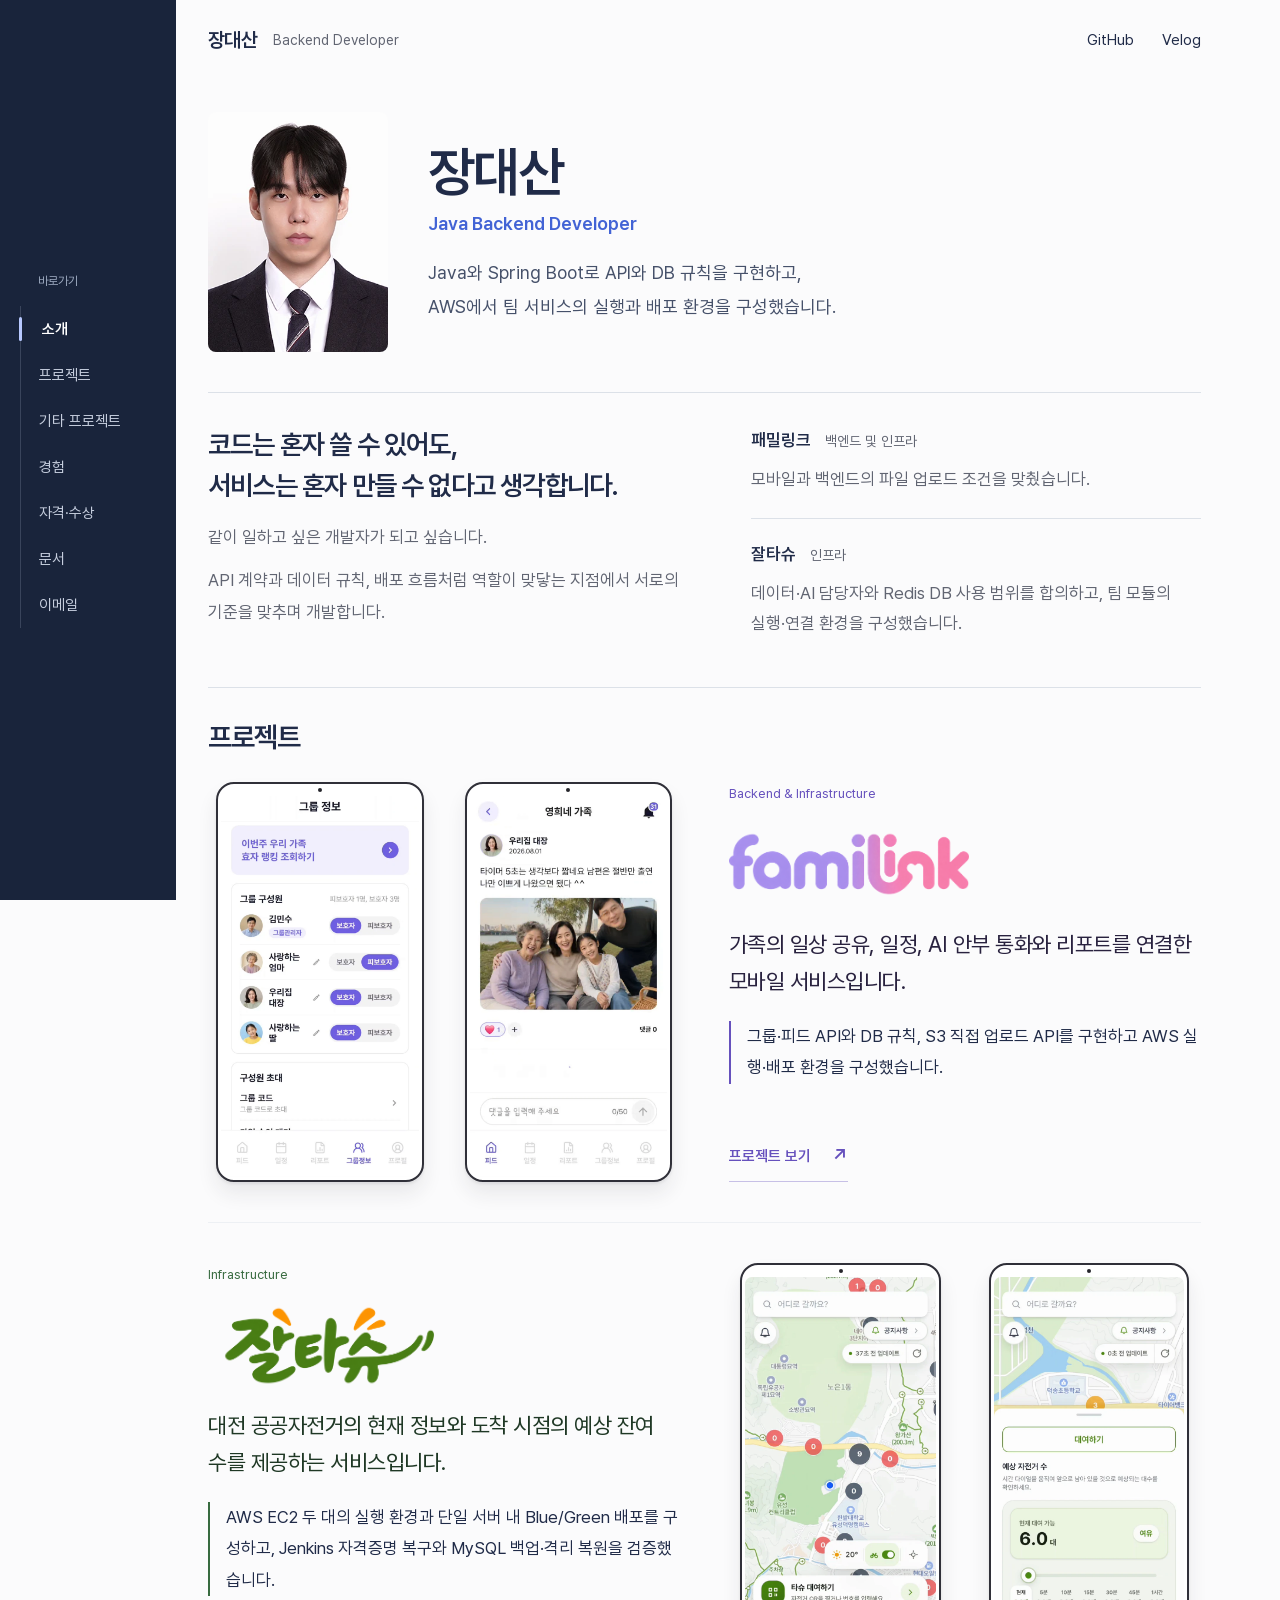
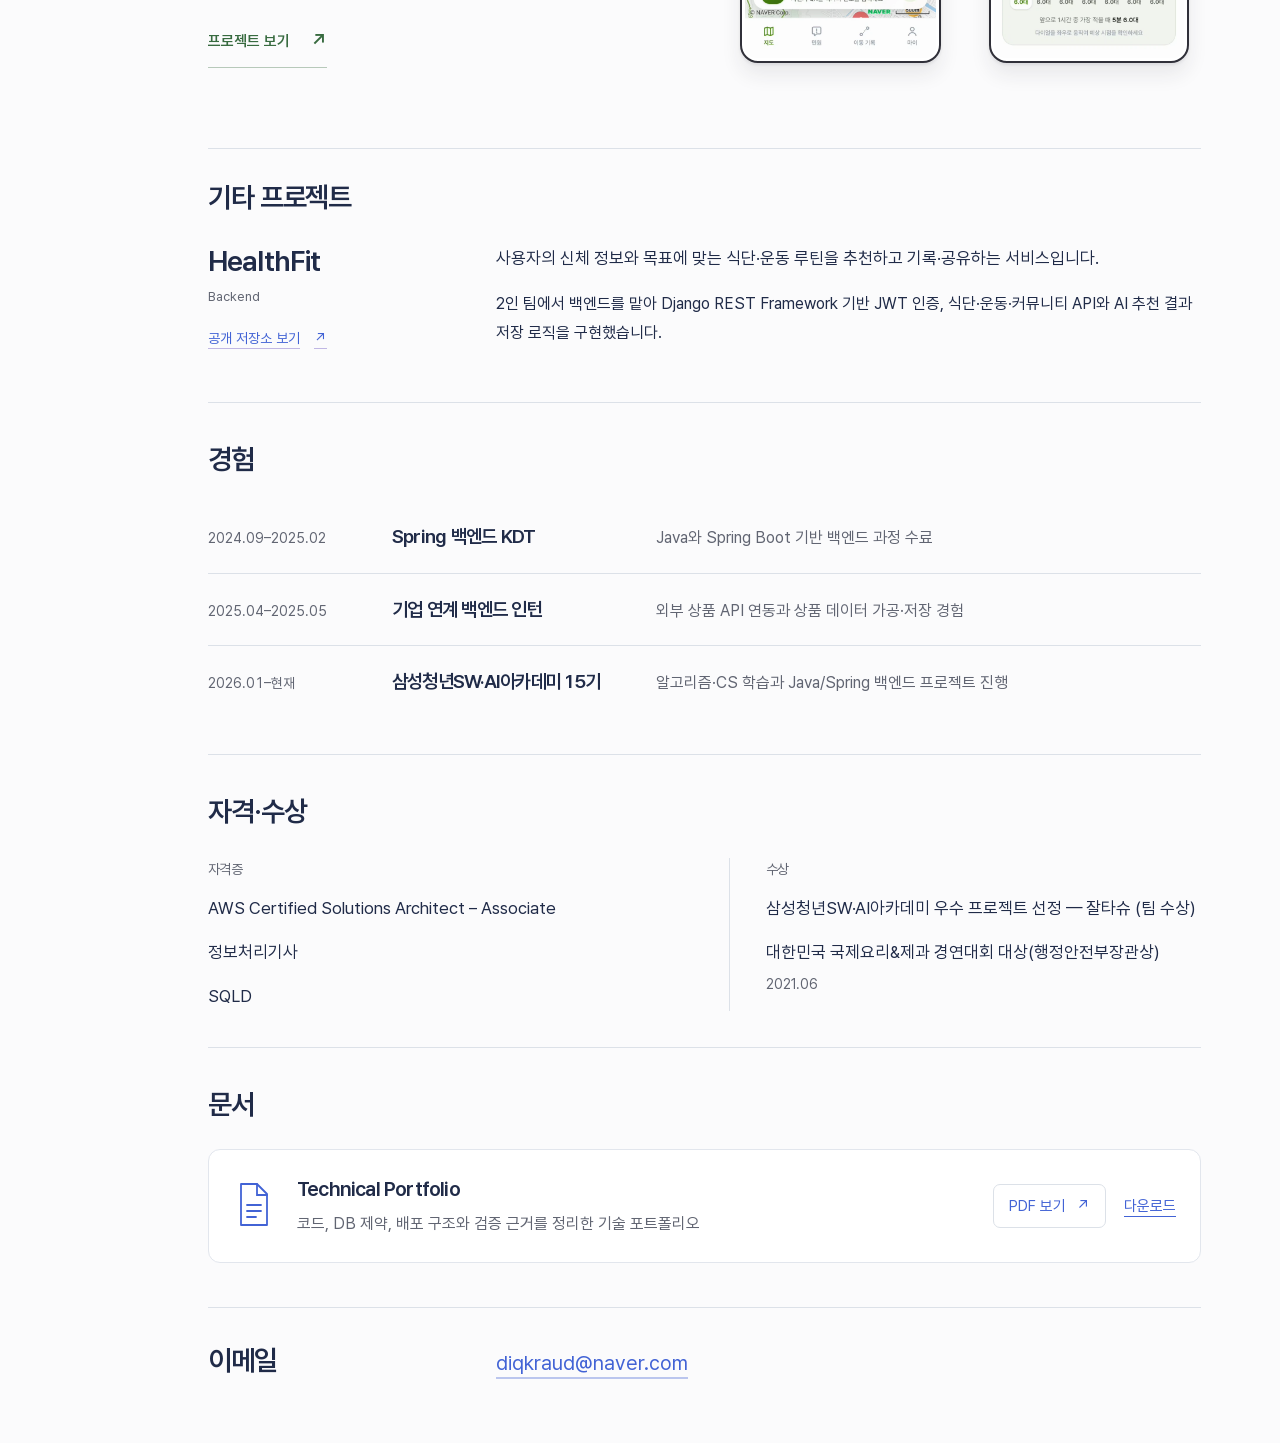
==== index.html @ 9b081c3e "Publish approved portfolio ver2 static files" ====
<!DOCTYPE html><html lang="ko"><head><meta charset="UTF-8"><meta name="viewport" content="width=device-width, initial-scale=1"><meta name="description" content="API와 DB 규칙부터 AWS 실행과 배포까지. 장대산의 백엔드 및 인프라 프로젝트 포트폴리오."><meta name="robots" content="noindex,nofollow"><meta name="theme-color" content="#ffffff"><link rel="icon" href="/shell-favicon.svg"><link rel="preload" href="/fonts/Pretendard-Regular.woff2" as="font" type="font/woff2" crossorigin><title>장대산 | Java Backend Developer</title><meta name="astro-view-transitions-enabled" content="true"><meta name="astro-view-transitions-fallback" content="none"><script type="module" src="/_astro/ClientRouter.astro_astro_type_script_index_0_lang.BDCjmQ8c.js"></script><link rel="stylesheet" href="/_astro/PortfolioHeader.DW_E1AIn.css"><link rel="stylesheet" href="/_astro/index.DtBwZK_r.css"><link rel="stylesheet" href="/_astro/project-logos.CfrNXeBV.css"></head><body><a class="skip-link" href="#main-content">본문 바로가기</a><div class="home-shell shell-with-outline" data-home-shell data-astro-cid-lcdefpme><header class="site-header"><div class="site-identity">장대산<span>Backend Developer</span></div><nav aria-label="외부 링크"><a href="https://github.com/daesan12" target="_blank" rel="noopener noreferrer">GitHub</a><a href="https://velog.io/@diqkraud/posts" target="_blank" rel="noopener noreferrer">Velog</a></nav></header><aside class="scroll-outline" data-scroll-outline><p class="outline-caption" aria-hidden="true">바로가기</p><nav aria-label="홈 페이지 목차"><span class="outline-indicator" data-outline-indicator aria-hidden="true"></span><a href="#home-overview" data-outline-link="home-overview" aria-current="location"><span>소개</span></a><a href="#projects" data-outline-link="projects"><span>프로젝트</span></a><a href="#other-project" data-outline-link="other-project"><span>기타 프로젝트</span></a><a href="#experience" data-outline-link="experience"><span>경험</span></a><a href="#credentials" data-outline-link="credentials"><span>자격·수상</span></a><a href="#documents" data-outline-link="documents"><span>문서</span></a><a href="#contact" data-outline-link="contact"><span>이메일</span></a></nav></aside><script type="module">var e;function t(){e?.(),e=void 0;let t=document.querySelector(`[data-scroll-outline]`);if(!t)return;let n=new AbortController,r=n.signal,i=[...t.querySelectorAll(`[data-outline-link]`)],a=[...document.querySelectorAll(`[data-section-link]`)],o=i.map(e=>document.getElementById(e.dataset.outlineLink)),s=t.querySelector(`nav`),c=t.querySelector(`[data-outline-indicator]`),l=matchMedia(`(prefers-reduced-motion: reduce)`),u=matchMedia(`(min-width:1280px)`),d=document.querySelector(`.site-header`),f=document.querySelector(`.project-progress`),p=document.querySelector(`main`),m=[],h=[],g=0,_=!0,v=-1,y=null,b=160,x=0,S=()=>{g=0,_&&=(m=o.map(e=>e?e.getBoundingClientRect().top+scrollY:1/0),h=i.map(e=>e.offsetTop+(e.offsetHeight-24)/2),b=u.matches?Math.min(200,innerHeight*.24):f?f.offsetHeight+30:(d?.offsetHeight||0)+t.offsetHeight+24,x=document.documentElement.scrollHeight-innerHeight,!1);let e=0;if(m.forEach((t,n)=>{t<=scrollY+b&&(e=n)}),scrollY>0&&scrollY>=x-6&&(e=i.length-1),y!==null&&(e=y),e!==v&&(v=e,i.forEach((t,n)=>{n===e?t.setAttribute(`aria-current`,`location`):t.removeAttribute(`aria-current`)}),a.forEach(t=>{t.dataset.sectionLink===i[e].dataset.outlineLink?t.setAttribute(`aria-current`,`location`):t.removeAttribute(`aria-current`)}),c.style.transform=`translateY(${h[e]||0}px)`,!u.matches&&t.offsetHeight)){let t=i[e];s.scrollTo({left:Math.max(0,t.offsetLeft-(s.clientWidth-t.offsetWidth)/2),behavior:l.matches?`instant`:`smooth`})}},C=()=>{g||=requestAnimationFrame(S)},w=()=>{_=!0,v=-1,C()},T=()=>{y!==null&&(y=null,v=-1,C())},E=e=>{y=e,v=-1,C()};i.forEach((e,t)=>e.addEventListener(`click`,n=>{if(n.ctrlKey||n.metaKey||n.shiftKey||n.altKey||!o[t]||(E(t),n.defaultPrevented))return;n.preventDefault();let r=o[t];r.hasAttribute(`tabindex`)||(r.tabIndex=-1);let i=new URL(location.href);i.hash=e.hash,history.replaceState(history.state,``,i),r.focus({preventScroll:!0}),r.scrollIntoView({block:`start`,behavior:l.matches?`instant`:`smooth`})},{signal:r})),a.forEach(e=>e.addEventListener(`click`,t=>{if(t.ctrlKey||t.metaKey||t.shiftKey||t.altKey)return;let n=i.findIndex(t=>t.dataset.outlineLink===e.dataset.sectionLink);n>=0&&E(n)},{signal:r})),addEventListener(`wheel`,T,{passive:!0,signal:r}),addEventListener(`touchstart`,T,{passive:!0,signal:r}),addEventListener(`pointerdown`,e=>{e.target?.closest(`[data-scroll-outline],[data-section-link]`)||T()},{passive:!0,signal:r}),addEventListener(`keydown`,e=>{e.target?.closest(`input,textarea,select,[role="tablist"],[contenteditable="true"]`)||[`ArrowUp`,`ArrowDown`,`PageUp`,`PageDown`,`Home`,`End`,` `].includes(e.key)&&T()},{signal:r}),addEventListener(`scroll`,C,{passive:!0,signal:r}),addEventListener(`resize`,w,{signal:r}),u.addEventListener(`change`,w,{signal:r}),document.querySelectorAll(`details`).forEach(e=>e.addEventListener(`toggle`,w,{signal:r}));let D=typeof ResizeObserver<`u`?new ResizeObserver(w):void 0;p&&D?.observe(p),document.fonts.ready.then(()=>{r.aborted||w()}),S(),e=()=>{n.abort(),D?.disconnect(),cancelAnimationFrame(g)}}document.addEventListener(`astro:page-load`,t),document.addEventListener(`astro:before-swap`,()=>e?.()),document.readyState!==`loading`&&t();</script><main id="main-content" class="home-main" data-astro-cid-lcdefpme><section class="applicant-intro" id="home-overview" tabindex="-1" aria-labelledby="applicant-name" data-astro-cid-e2hwremr><div class="applicant-identity" data-astro-cid-e2hwremr><img class="applicant-photo" src="/images/profile/jang-daesan-profile.webp" alt="장대산 프로필 사진" width="300" height="400" loading="eager" decoding="async" data-astro-cid-e2hwremr><header class="applicant-nameplate" data-astro-cid-e2hwremr><h1 id="applicant-name" data-astro-cid-e2hwremr>장대산</h1><p class="applicant-role" data-astro-cid-e2hwremr>Java Backend Developer</p><p class="applicant-summary" data-astro-cid-e2hwremr>Java와 Spring Boot로 API와 DB 규칙을 구현하고,<br class="desktop-break" data-astro-cid-e2hwremr> AWS에서 팀 서비스의 실행과 배포 환경을 구성했습니다.</p></header></div><div class="applicant-about" id="about" data-astro-cid-e2hwremr><div class="applicant-attitude" data-astro-cid-e2hwremr><h2 data-astro-cid-e2hwremr><span data-astro-cid-e2hwremr>코드는 혼자 쓸 수 있어도,</span><span data-astro-cid-e2hwremr>서비스는 혼자 만들 수 없다고 생각합니다.</span></h2><div class="applicant-description" data-astro-cid-e2hwremr><p data-astro-cid-e2hwremr>같이 일하고 싶은 개발자가 되고 싶습니다.</p><p data-astro-cid-e2hwremr>API 계약과 데이터 규칙, 배포 흐름처럼 역할이 맞닿는 지점에서 서로의 기준을 맞추며 개발합니다.</p></div></div><dl class="applicant-evidence" aria-label="프로젝트 담당 경험" data-astro-cid-e2hwremr><div data-astro-cid-e2hwremr><dt data-astro-cid-e2hwremr>패밀링크<span data-astro-cid-e2hwremr>백엔드 및 인프라</span></dt><dd data-astro-cid-e2hwremr>모바일과 백엔드의 파일 업로드 조건을 맞췄습니다.</dd></div><div data-astro-cid-e2hwremr><dt data-astro-cid-e2hwremr>잘타슈<span data-astro-cid-e2hwremr>인프라</span></dt><dd data-astro-cid-e2hwremr>데이터·AI 담당자와 Redis DB 사용 범위를 합의하고, 팀 모듈의 실행·연결 환경을 구성했습니다.</dd></div></dl></div></section><section id="projects" class="home-projects" aria-labelledby="projects-title" data-astro-cid-lcdefpme><h2 id="projects-title" data-astro-cid-lcdefpme>프로젝트</h2><article class="home-project theme-familink" data-reveal data-astro-cid-lcdefpme><div class="home-project-art" role="group" aria-label="패밀링크 팀 서비스 시연 화면" data-astro-cid-lcdefpme><div class="project-device" style="--screen-width:720;--screen-height:1390;--capture-height:111.07913669064749%;--capture-top:-4.60431654676259%"><div class="project-device-display"><img class="project-device-capture" src="/images/familink/service/group.webp" width="720" height="1544" alt="패밀링크 그룹 정보 화면. 보호자와 피보호자, 그룹 관리자가 구분되어 있다." loading="eager" fetchpriority="auto"></div></div><div class="project-device" style="--screen-width:720;--screen-height:1390;--capture-height:111.07913669064749%;--capture-top:-4.60431654676259%"><div class="project-device-display"><img class="project-device-capture" src="/images/familink/service/feed.webp" width="720" height="1544" alt="패밀링크 가족 피드 상세 화면. 사진 게시글과 반응, 댓글 입력 영역이 보인다." loading="eager" fetchpriority="auto"></div></div></div><div class="home-project-copy" data-astro-cid-lcdefpme><p data-astro-cid-lcdefpme>Backend &amp; Infrastructure</p><h3 class="home-project-brand" data-astro-cid-lcdefpme><img class="home-brand-image" src="/images/familink/service/logo-hires-20261025.png" width="2172" height="724" alt="패밀링크" loading="lazy" data-astro-cid-lcdefpme></h3><p class="home-service" data-astro-cid-lcdefpme>가족의 일상 공유, 일정, AI 안부 통화와 리포트를 연결한 모바일 서비스입니다.</p><div class="home-role" data-astro-cid-lcdefpme>그룹·피드 API와 DB 규칙, S3 직접 업로드 API를 구현하고 AWS 실행·배포 환경을 구성했습니다.</div><a class="primary-link reading-action" href="/projects/familink/" aria-label="패밀링크 프로젝트 보기" data-astro-cid-lcdefpme>프로젝트 보기<span aria-hidden="true" data-astro-cid-lcdefpme>↗</span></a></div></article><article class="home-project theme-jaltashu" data-reveal data-astro-cid-lcdefpme><div class="home-project-art" role="group" aria-label="잘타슈 팀 서비스 시연 화면" data-astro-cid-lcdefpme><div class="project-device" style="--screen-width:648;--screen-height:1296;--capture-height:101.85185185185186%;--capture-top:0%"><div class="project-device-display"><img class="project-device-capture" src="/images/jaltashu/service/station-map.webp" width="648" height="1320" alt="잘타슈 대여소 현재 현황 시연 화면" loading="lazy" fetchpriority="auto"></div></div><div class="project-device" style="--screen-width:648;--screen-height:1296;--capture-height:101.85185185185186%;--capture-top:0%"><div class="project-device-display"><img class="project-device-capture" src="/images/jaltashu/service/station-forecast.webp" width="648" height="1320" alt="잘타슈 도착 시점의 예측 시연 화면" loading="lazy" fetchpriority="auto"></div></div></div><div class="home-project-copy" data-astro-cid-lcdefpme><p data-astro-cid-lcdefpme>Infrastructure</p><h3 class="home-project-brand" data-astro-cid-lcdefpme><img class="home-brand-image home-brand-jaltashu" src="/images/jaltashu/service/logo.png" width="2169" height="725" alt="잘타슈" loading="lazy" data-astro-cid-lcdefpme></h3><p class="home-service" data-astro-cid-lcdefpme>대전 공공자전거의 현재 정보와 도착 시점의 예상 잔여 수를 제공하는 서비스입니다.</p><div class="home-role" data-astro-cid-lcdefpme>AWS EC2 두 대의 실행 환경과 단일 서버 내 Blue/Green 배포를 구성하고, Jenkins 자격증명 복구와 MySQL 백업·격리 복원을 검증했습니다.</div><a class="primary-link reading-action" href="/projects/jaltashu/" aria-label="잘타슈 프로젝트 보기" data-astro-cid-lcdefpme>프로젝트 보기<span aria-hidden="true" data-astro-cid-lcdefpme>↗</span></a></div></article></section><section class="home-other" id="other-project" aria-labelledby="other-project-title" data-reveal data-astro-cid-jf7vxoux><h2 id="other-project-title" data-astro-cid-jf7vxoux>기타 프로젝트</h2><div class="other-project-content" data-astro-cid-jf7vxoux><div class="other-project-heading" data-astro-cid-jf7vxoux><h3 data-astro-cid-jf7vxoux>HealthFit</h3><p data-astro-cid-jf7vxoux>Backend</p><a href="https://github.com/daesan12/healthfit-backend" target="_blank" rel="noopener noreferrer" data-astro-cid-jf7vxoux>공개 저장소 보기 <span aria-hidden="true" data-astro-cid-jf7vxoux>↗</span></a></div><div class="other-project-copy" data-astro-cid-jf7vxoux><p class="other-service" data-astro-cid-jf7vxoux>사용자의 신체 정보와 목표에 맞는 식단·운동 루틴을 추천하고 기록·공유하는 서비스입니다.</p><p data-astro-cid-jf7vxoux>2인 팀에서 백엔드를 맡아 Django REST Framework 기반 JWT 인증, 식단·운동·커뮤니티 API와 <span class="keep-together" data-astro-cid-jf7vxoux>AI 추천 결과</span> 저장 로직을 구현했습니다.</p></div></div></section><section class="home-experience" id="experience" aria-labelledby="experience-title" data-reveal data-astro-cid-ofrounoq><h2 id="experience-title" data-astro-cid-ofrounoq>경험</h2><ol data-astro-cid-ofrounoq><li data-astro-cid-ofrounoq><p class="experience-period" data-astro-cid-ofrounoq>2024.09–2025.02</p><h3 data-astro-cid-ofrounoq>Spring 백엔드 KDT</h3><p class="experience-description" data-astro-cid-ofrounoq>Java와 Spring Boot 기반 백엔드 과정 수료</p></li><li data-astro-cid-ofrounoq><p class="experience-period" data-astro-cid-ofrounoq>2025.04–2025.05</p><h3 data-astro-cid-ofrounoq>기업 연계 백엔드 인턴</h3><p class="experience-description" data-astro-cid-ofrounoq>외부 상품 API 연동과 상품 데이터 가공·저장 경험</p></li><li data-astro-cid-ofrounoq><p class="experience-period" data-astro-cid-ofrounoq>2026.01–현재</p><h3 data-astro-cid-ofrounoq>삼성청년SW·AI아카데미 15기</h3><p class="experience-description" data-astro-cid-ofrounoq>알고리즘·CS 학습과 Java/Spring 백엔드 프로젝트 진행</p></li></ol></section><section class="home-credentials-section" id="credentials" aria-labelledby="credentials-title" data-reveal data-astro-cid-l2aanegg><h2 id="credentials-title" data-astro-cid-l2aanegg>자격·수상</h2><div class="credential-groups" data-astro-cid-l2aanegg><div class="credential-group" data-astro-cid-l2aanegg><h3 data-astro-cid-l2aanegg>자격증</h3><ul data-astro-cid-l2aanegg><li data-astro-cid-l2aanegg>AWS Certified Solutions Architect – Associate</li><li data-astro-cid-l2aanegg>정보처리기사</li><li data-astro-cid-l2aanegg>SQLD</li></ul></div><div class="credential-group" data-astro-cid-l2aanegg><h3 data-astro-cid-l2aanegg>수상</h3><ul data-astro-cid-l2aanegg><li data-astro-cid-l2aanegg>삼성청년SW·AI아카데미 우수 프로젝트 선정 — 잘타슈 (팀 수상)</li><li class="other-award" data-astro-cid-l2aanegg><span data-astro-cid-l2aanegg>대한민국 국제요리&amp;제과 경연대회 대상(행정안전부장관상)</span><time datetime="2021-06" data-astro-cid-l2aanegg>2021.06</time></li></ul></div></div></section><section class="home-documents-section" id="documents" aria-labelledby="documents-title" data-reveal data-astro-cid-h4icbtyf><h2 id="documents-title" data-astro-cid-h4icbtyf>문서</h2><div class="documents-list" data-astro-cid-h4icbtyf><article data-document="technical-portfolio" data-astro-cid-h4icbtyf><svg class="document-icon" width="40" height="48" viewBox="0 0 40 48" fill="none" aria-hidden="true" focusable="false" data-astro-cid-h4icbtyf><path d="M8 2h16l10 10v31H8z" stroke="currentColor" stroke-width="1.8" stroke-linejoin="round" data-astro-cid-h4icbtyf></path><path d="M24 2v11h10M14 23h14M14 29h14M14 35h9" stroke="currentColor" stroke-width="1.8" stroke-linecap="round" data-astro-cid-h4icbtyf></path></svg><div class="document-copy" data-astro-cid-h4icbtyf><h3 data-astro-cid-h4icbtyf>Technical Portfolio</h3><p data-astro-cid-h4icbtyf>코드, DB 제약, 배포 구조와 검증 근거를 정리한 기술 포트폴리오</p></div><div class="document-actions" data-astro-cid-h4icbtyf><a href="/docs/jang-daesan-technical-portfolio-v21.pdf" target="_blank" rel="noopener noreferrer" aria-label="기술 포트폴리오 PDF 보기 (새 탭)" data-astro-cid-h4icbtyf>PDF 보기 <span aria-hidden="true" data-astro-cid-h4icbtyf>↗</span></a><a href="/docs/jang-daesan-technical-portfolio-v21.pdf" download="jang-daesan-technical-portfolio.pdf" aria-label="기술 포트폴리오 PDF 다운로드" data-astro-cid-h4icbtyf>다운로드</a></div></article></div></section><section class="home-contact" id="contact" aria-labelledby="contact-title" data-astro-cid-mwyskgbz><h2 id="contact-title" data-astro-cid-mwyskgbz>이메일</h2><a class="email-link" href="mailto:diqkraud@naver.com" data-astro-cid-mwyskgbz>diqkraud@naver.com</a></section></main></div><script type="module">var e;function t(){e?.(),e=void 0;let t=document.querySelector(`[data-home-shell]`);if(!t)return;let n=new AbortController,r=0,i=()=>{r=0,t.classList.toggle(`is-scrolled`,scrollY>8)};addEventListener(`scroll`,()=>{r||=requestAnimationFrame(i)},{passive:!0,signal:n.signal}),i(),e=()=>{n.abort(),cancelAnimationFrame(r)}}document.addEventListener(`astro:page-load`,t),document.addEventListener(`astro:before-swap`,()=>e?.()),document.readyState!==`loading`&&t();</script><script type="module" src="/_astro/ProjectReaderLayout.astro_astro_type_script_index_0_lang.D_-cQzaz.js"></script></body></html>
---- _astro/PortfolioHeader.DW_E1AIn.css ----
@font-face{font-family:Reader;src:url(/fonts/Pretendard-Regular.woff2)format("woff2");font-weight:400;font-display:swap}@font-face{font-family:Reader;src:url(/fonts/Pretendard-SemiBold.woff2)format("woff2");font-weight:600 900;font-display:swap}:root{color:#20242d;font-synthesis:none;--line:#e4e5eb;--muted:#616572;--accent:#6651bd;--tint:#f1eefb;--ink:#29223f;background:#fff;font-family:Reader,-apple-system,BlinkMacSystemFont,sans-serif}*{box-sizing:border-box}body,h1,h2,h3,p,figure{margin:0}h1,h2,h3{text-wrap:balance;letter-spacing:-.04em;word-break:keep-all;overflow-wrap:anywhere;font-weight:600}p{word-break:keep-all;overflow-wrap:anywhere}a{color:inherit;text-decoration:none}img{max-width:100%;display:block}button,select{font:inherit}button,summary,select{cursor:pointer}a,button,summary,select{touch-action:manipulation;-webkit-tap-highlight-color:#6651bd22}button:disabled{cursor:default;opacity:.3}a:focus-visible,button:focus-visible,summary:focus-visible,select:focus-visible,[tabindex]:focus-visible{outline:3px solid var(--accent);outline-offset:5px}section[tabindex]:focus:not(:focus-visible){outline:0}::selection{background:#ded8f6}.skip-link{z-index:200;background:#fff;padding:15px 20px;position:fixed;top:12px;left:12px;transform:translateY(-180%);box-shadow:0 3px 20px #20242d22}.skip-link:focus{transform:none}.theme-familink{--accent:#6651bd;--tint:#f1eefb;--ink:#29223f}.theme-jaltashu{--accent:#386b40;--tint:#eef4e7;--ink:#1f3825}.site-header{justify-content:space-between;align-items:center;gap:20px;max-width:1280px;height:80px;margin:auto;padding:20px 50px;display:flex}.site-identity{letter-spacing:-.6px;align-items:center;gap:16px;font-size:20px;font-weight:600;display:flex}.site-identity span{letter-spacing:0;color:var(--muted);font-size:12px;font-weight:400}.site-header nav{align-items:center;gap:28px;font-size:14px;display:flex}.site-header nav a{padding-block:12px}.project-progress{z-index:30;border-block:1px solid var(--line);background:#fffffff7;position:sticky;top:0}.project-progress>div{justify-content:space-between;align-items:center;gap:25px;max-width:1180px;height:48px;margin:auto;display:flex}.project-back{align-items:center;gap:10px;min-height:44px;font-size:13px;display:flex}.project-progress nav{align-items:center;gap:30px;display:flex}.project-progress nav a{min-height:48px;color:var(--muted);border-bottom:2px solid #0000;align-items:center;font-size:13px;display:flex}.project-progress nav a[aria-current]{border-color:var(--accent);color:var(--accent);font-weight:600}.progress-name{color:var(--muted);text-align:right;min-width:85px;font-size:12px}.workspace,.home-main{min-width:0;max-width:1280px;margin:auto;padding:0 50px 40px}.study-hero{grid-template-columns:var(--layout-columns);column-gap:var(--layout-gap);padding-top:64px;scroll-margin-top:90px;display:grid}.hero-copy{padding-top:20px}.project-name{color:var(--accent);align-items:center;gap:15px;margin-bottom:24px;font-size:17px;display:flex}.project-name>span{color:var(--muted);border-left:1px solid var(--line);padding-left:15px;font-size:12px}.hero-copy h1{letter-spacing:-.06em;margin-bottom:30px;font-size:68px;line-height:1.12}.hero-copy h2{margin-bottom:24px;font-size:34px;line-height:1.45}.hero-copy h2 span{display:block}.service-description{max-width:430px;color:var(--muted);font-size:17px;line-height:1.8}.primary-link{background:var(--accent);color:#fff;border:1px solid #0000;border-radius:7px;justify-content:space-between;align-items:center;gap:32px;min-height:48px;margin-top:27px;padding:15px 21px;font-size:14px;font-weight:600;display:inline-flex}.hero-media{background:0 0;border-radius:0;grid-template-columns:1fr 1fr;align-content:start;align-items:start;gap:24px;min-width:0;padding:20px 0 0;display:grid}.hero-media a{min-width:0}.hero-media img{object-fit:contain;filter:drop-shadow(0 14px 16px #20242d15);width:100%;height:380px}.hero-media>span{text-align:center;color:var(--muted);grid-column:1/-1;margin-top:7px;font-size:11px}.project-facts{border-block:1px solid var(--line);grid-column:1/-1;gap:55px;margin:36px 0 0;padding:26px 0;display:flex}.project-facts>div{align-items:center;gap:16px;display:flex}.project-facts dt{color:var(--muted);font-size:13px}.project-facts dd{margin:0;font-size:14px}.team-award{color:var(--accent);grid-column:1/-1;margin-top:18px;font-size:13px;line-height:1.8}.team-award span{color:var(--muted);margin-left:15px;font-size:12px}.study-section{margin-top:var(--section-gap);scroll-margin-top:88px}.section-heading{grid-template-columns:var(--layout-columns);align-items:baseline;gap:var(--layout-gap);margin-bottom:40px;display:grid}.section-heading h2,.role-intro h2,.presentation-copy h2{font-size:var(--type-section);line-height:1.4}.section-heading>p{max-width:none;color:var(--muted);font-size:16px;line-height:1.8}.service-explorer{grid-template-columns:var(--layout-columns);gap:var(--layout-gap);align-items:center;display:grid}.screen-steps{gap:0;display:grid}.screen-step{border-bottom:1px solid var(--line);align-items:baseline;gap:20px;min-width:0;padding:25px 14px 25px 0;display:flex;position:relative}.step-count{color:var(--muted);font-variant-numeric:tabular-nums;font-size:12px}.screen-step>span:nth-child(2){flex:1;min-width:0}.screen-step strong{letter-spacing:-.6px;font-size:19px;font-weight:600}.step-description{color:var(--muted);word-break:keep-all;margin-top:10px;font-size:15px;line-height:1.8;display:block}.step-arrow{color:var(--muted);font-size:20px}.screen-step.is-active strong,.screen-step.is-active .step-count,.screen-step.is-active .step-arrow{color:var(--accent)}.explorer-ready .screen-step.is-active:after{content:"";background:var(--accent);inset-inline:0;height:2px;position:absolute;bottom:-1px}.screen-panels{background:0 0;border-radius:0;gap:30px;min-width:0;padding:16px 0;display:grid}.screen-panel{text-align:center;min-width:0;margin:0;scroll-margin-top:90px}.screen-panel[hidden]{display:none}.screen-zoom{width:fit-content;margin:auto;display:block;position:relative}.screen-zoom img{object-fit:contain;filter:drop-shadow(0 12px 18px #20242d18);width:auto;max-width:100%;height:480px}.screen-zoom>span{color:#434855;background:#fff;border-radius:5px;padding:8px 10px;font-size:11px;position:absolute;bottom:10px;right:8px;box-shadow:0 2px 15px #20242d10}.screen-panel figcaption{color:var(--accent);margin-top:21px;font-size:12px}.screen-panel figcaption span{color:var(--muted);margin-left:10px}.media-note,.gallery-hint{color:var(--muted);margin-top:20px;font-size:12px;line-height:1.8}.gallery-hint{display:none}.explorer-ready~.gallery-hint{display:block}.demo-drawer,.extra-work{border-block:1px solid var(--line);margin-top:28px}summary{justify-content:space-between;align-items:center;gap:20px;min-height:58px;padding:21px 0;font-size:15px;list-style:none;display:flex}summary::-webkit-details-marker{display:none}summary>span{font-size:21px}details[open]>summary>span{transform:rotate(45deg)}.demo-videos{grid-template-columns:1fr;gap:30px;padding:16px 0 28px;display:grid}.two-demos{grid-template-columns:240px minmax(0,1fr);align-items:center}.demo-videos figure{text-align:center;min-width:0}.demo-videos video{background:var(--tint);width:auto;max-width:100%;max-height:440px;margin:auto;display:block}.admin-video video{aspect-ratio:8/5;object-fit:contain;width:100%;height:auto}.demo-videos figcaption{color:var(--muted);margin-top:16px;font-size:13px;line-height:1.7}.role-intro{grid-template-columns:1fr 1.8fr;gap:70px;margin-bottom:50px;display:grid}.role-label{color:var(--accent);margin-top:15px;font-size:14px}.role-summary{letter-spacing:-.5px;max-width:730px;font-size:22px;line-height:1.75}.technology{color:var(--muted);margin-top:22px;font-size:13px;line-height:1.9}.scope-note{color:var(--muted);max-width:720px;margin-top:20px;font-size:13px;line-height:1.85}.case-study{border-top:1px solid var(--line);grid-template-columns:1fr 1.8fr;gap:70px;padding:44px 0;scroll-margin-top:90px;display:grid}.case-heading h3{max-width:300px;font-size:27px;line-height:1.5}.case-heading>p{color:var(--muted);margin-top:20px;font-size:14px;line-height:1.85}.case-body>p{font-size:16px;line-height:1.9}.case-result{border-left:3px solid var(--accent);margin-top:22px;padding-left:20px}.case-result>span{color:var(--accent);font-size:12px;font-weight:600}.case-result>p{margin-top:9px;font-size:16px;line-height:1.85}.case-details{border-top:1px solid color-mix(in srgb,var(--accent) 20%,transparent);margin-top:24px}.case-details summary{color:var(--accent);padding-block:15px;font-size:13px}.case-details>div{padding:4px 0 10px}.case-details p{color:var(--muted);margin-bottom:16px;font-size:14px;line-height:1.9}.text-link{color:var(--accent);text-decoration:underline;text-decoration-color:color-mix(in srgb,var(--accent) 35%,transparent);text-underline-offset:6px;padding-block:8px;font-size:14px;line-height:1.8;display:inline-block}.extra-work>div{max-width:800px;padding:0 0 25px}.extra-work h3{margin:15px 0 10px;font-size:18px}.extra-work p{color:var(--muted);margin-bottom:22px;font-size:15px;line-height:1.85}.presentation-section{background:0 0;border-radius:0;padding:0}.presentation-summary{grid-template-columns:var(--layout-columns);gap:var(--layout-gap);align-items:start;display:grid}.presentation-copy>p:not(.media-note){color:var(--muted);max-width:420px;margin-top:15px;font-size:15px;line-height:1.8}.slide-previews{grid-template-columns:1fr 1fr;gap:20px;display:grid}.slide-previews>figure:first-child{grid-column:1/-1;justify-self:start;width:100%}.slide-previews img{aspect-ratio:16/9;object-fit:contain;border:1px solid var(--line);background:#fff;border-radius:4px;width:100%;box-shadow:0 4px 16px #20242d0a}.slide-previews figure{min-width:0;display:block}.slide-previews figcaption{color:var(--muted);margin-top:10px;font-size:12px;display:block}.document-links{border-top:1px solid var(--line)}.document-links>a{border-bottom:1px solid var(--line);justify-content:space-between;align-items:center;gap:20px;min-height:74px;padding:24px 0;display:flex}.document-links strong{font-size:18px;font-weight:600}.document-links span{color:var(--muted);white-space:nowrap;font-size:13px}.next-project{border-top:1px solid var(--line);grid-template-columns:1fr auto;gap:18px;margin-top:105px;padding:38px 0 0;display:grid}.next-project>span{color:var(--muted);grid-column:1/-1;font-size:13px}.next-project>a:not(.back-top){letter-spacing:-1.5px;align-items:center;gap:45px;width:fit-content;font-size:42px;font-weight:600;display:flex}.next-project .back-top{color:var(--muted);align-self:center;font-size:13px}dialog{border:1px solid var(--line);color:#20242d;overscroll-behavior:contain;background:#fff;border-radius:12px;width:min(1180px,100vw - 32px);max-width:calc(100vw - 32px);max-height:94dvh;padding:24px}dialog::backdrop{background:#171728b8}.dialog-header{justify-content:space-between;align-items:center;gap:20px;margin-bottom:18px;display:flex}.dialog-header h2{font-size:20px}.dialog-header button,.viewer-controls button{color:#20242d;background:#fff;border:1px solid #d8dbe3;border-radius:6px;min-height:44px;padding:10px 14px;font-size:14px}.deck-stage{aspect-ratio:16/9;background:#f5f6f8;max-height:calc(94dvh - 305px);margin:auto}.deck-stage img{object-fit:contain;width:100%;height:100%;display:block}.viewer-controls{justify-content:space-between;align-items:center;gap:20px;margin-top:20px;display:flex}.viewer-controls select{color:#20242d;background:#fff;border:1px solid #d8dbe3;border-radius:5px;min-width:0;max-width:65%;min-height:46px;padding:12px;font-size:14px}.slide-navigation{white-space:nowrap;font-variant-numeric:tabular-nums;align-items:center;gap:18px;font-size:14px;display:flex}.slide-navigation button{min-width:46px;font-size:18px}.slide-note{color:var(--muted);margin-top:18px;font-size:13px;line-height:1.75}.deck-dialog .media-note{margin-top:10px}.modal-open{overflow:hidden}.image-dialog{width:min(650px,100vw - 32px)}.lightbox-image img{width:auto;max-width:100%;height:auto;max-height:none;margin:auto}.lightbox-image{max-height:calc(94dvh - 110px);overflow:auto}.image-dialog .dialog-header{z-index:1;background:#fff;padding:12px 0;position:sticky;top:-24px}.home-intro{border-bottom:1px solid var(--line);grid-template-columns:1fr 1.2fr;gap:18px 60px;padding:64px 0 52px;display:grid}.home-intro>p{color:var(--accent);grid-column:1/-1;font-size:15px}.home-intro h1{letter-spacing:-5px;font-size:78px;line-height:1.15}.home-intro>div{padding-top:3px}.home-intro>div>p{font-size:19px;line-height:1.85}.home-intro .text-link{margin-top:16px}.home-projects{padding-top:32px;scroll-margin-top:30px}.home-projects>h2{letter-spacing:0;color:var(--muted);margin-bottom:30px;font-size:15px}.home-project{grid-template-columns:1.1fr 1fr;align-items:center;gap:70px;margin-bottom:90px;display:grid}.home-project-art{background:0 0;border-radius:0;justify-content:center;align-items:center;gap:20px;min-width:0;padding:35px 30px;display:flex}.home-project-art img{object-fit:contain;filter:drop-shadow(0 14px 16px #20242d12);width:44%;height:330px}.home-project-copy>p:first-child{color:var(--accent);margin-bottom:17px;font-size:13px}.home-project-copy h3{margin-bottom:20px;font-size:39px;line-height:1.3}.home-project-copy h3 span{color:var(--muted);letter-spacing:0;margin-left:17px;font-size:19px;font-weight:400}.home-project-copy .home-service{color:var(--ink);letter-spacing:-.5px;margin-bottom:10px;font-size:21px}.home-project-copy>p{color:var(--muted);font-size:15px;line-height:1.8}.home-role{border-left:2px solid var(--accent);margin-top:18px;padding-left:16px;font-size:14px;line-height:1.85}.home-project-copy .home-period{margin-top:19px;font-size:12px}.home-project-copy .primary-link{margin-top:20px}.home-contact{border-top:1px solid var(--line);justify-content:space-between;align-items:center;gap:30px;padding:45px 0 10px;display:flex}.home-contact h2{font-size:25px}.home-contact>div{flex-wrap:wrap;gap:25px;font-size:14px;display:flex}.not-found{max-width:1000px;margin:auto;padding:80px 30px}.not-found h1{margin:20px 0;font-size:40px}.not-found p{line-height:1.8}.workspace>section:focus{outline:none}.workspace>section:focus-visible>.section-heading h2,.workspace>section:focus-visible>.hero-copy h1{outline:2px solid var(--accent);outline-offset:7px;border-radius:3px;width:fit-content}html{scrollbar-gutter:stable}a,button,summary,select{scroll-margin-block:78px}.slide-previews img{height:auto}.selected-screen-description{display:none}@media (width<=760px){.selected-screen-description{color:var(--muted);margin-top:18px;font-size:15px;line-height:1.8;display:block}}[hidden]{display:none!important}@media (hover:hover){.primary-link:hover{background:var(--ink);transform:translateY(-2px)}.text-link:hover,.site-header a:hover,.document-links a:hover{color:var(--accent)}.screen-zoom:hover>span{text-underline-offset:5px;text-decoration:underline}.screen-step:hover strong,.next-project>a:hover{color:var(--accent)}}@media (prefers-reduced-motion:reduce){html{scroll-behavior:auto}*,:before,:after{transition:none!important;animation:none!important}.reveal-armed{opacity:1;transform:none}::view-transition-old(root),::view-transition-new(root){animation:none!important}}@media (width<=1280px){.project-progress>div{margin-inline:50px}.study-hero{column-gap:var(--layout-gap)}.hero-copy h1{font-size:60px}.hero-copy h2{font-size:30px}.hero-media{padding-inline:0}.hero-media img{height:350px}.service-explorer{gap:var(--layout-gap)}.home-project{gap:45px}}@media (width<=1024px){.workspace,.home-main,.site-header{padding-inline:32px}.project-progress>div{margin-inline:32px}.project-progress nav{gap:22px}.hero-copy h1{font-size:54px}.hero-copy h2{font-size:28px}.hero-media img{height:310px}.study-hero{column-gap:var(--layout-gap)}.hero-media{gap:24px;padding-inline:0}.service-explorer{gap:var(--layout-gap);grid-template-columns:var(--layout-columns)}.screen-step{gap:15px}.screen-step strong{font-size:18px}.screen-zoom img{height:430px}.role-intro,.case-study{grid-template-columns:1fr 1.6fr;gap:40px}.presentation-summary{gap:var(--layout-gap)}.presentation-section{padding:0}.home-project-art img{height:300px}.home-project{gap:32px}.home-project-copy h3{font-size:33px}.home-project-copy h3 span{font-size:16px}.home-contact{flex-direction:column;align-items:flex-start}}@media (width<=760px){.site-header{height:68px;padding:11px 22px}.site-identity{font-size:20px}.site-identity span{display:none}.site-header nav{gap:20px;font-size:12px}.workspace,.home-main{padding-inline:22px}.project-progress>div{gap:8px;height:52px;margin-inline:20px}.project-progress nav{flex:1;justify-content:space-between;gap:18px}.project-progress nav a{white-space:nowrap;min-height:52px;font-size:12px}.project-back{margin-right:9px;font-size:17px}.project-back span,.progress-name{display:none}.study-hero{grid-template-columns:1fr;padding-top:38px}.hero-copy{padding:0}.project-name{margin-bottom:20px;font-size:15px}.project-name>span{font-size:11px}.hero-copy h1{margin-bottom:23px;font-size:54px}.hero-copy h2{margin-bottom:20px;font-size:30px;line-height:1.5}.service-description{font-size:16px;line-height:1.85}.primary-link{margin-top:22px;font-size:14px}.hero-media{border-radius:0;margin-top:32px;padding:14px 0 0}.hero-media img{height:300px}.project-facts{flex-wrap:wrap;gap:18px 26px;margin-top:24px;padding:22px 0}.project-facts>div{gap:12px}.project-facts>div:first-child{width:100%}.project-facts dt{font-size:12px}.project-facts dd{font-size:13px}.team-award{font-size:12px}.team-award span{margin-left:0;font-size:11px;display:block}.study-section{margin-top:var(--section-gap);scroll-margin-top:78px}.section-heading{margin-bottom:28px;display:block}.section-heading h2,.role-intro h2,.presentation-copy h2{font-size:var(--type-section)}.section-heading>p{margin-top:14px;font-size:15px}.service-explorer{flex-direction:column;align-items:stretch;gap:26px;display:flex}.screen-steps{grid-template-columns:1fr 1fr;gap:10px;display:grid}.screen-step{border:0;border-bottom:1px solid var(--line);border-radius:0;align-items:center;gap:8px;min-height:55px;padding:14px 12px}.screen-step strong{letter-spacing:-.2px;font-size:14px}.step-count{font-size:10px}.step-description,.step-arrow{display:none}.screen-step.is-active{border-bottom:2px solid var(--accent);background:0 0}.explorer-ready .screen-step.is-active:after{display:none}.screen-panels{border-radius:0;padding:16px 0 8px}.screen-zoom img{height:460px;max-height:65dvh}.screen-panel figcaption{margin-top:18px;font-size:11px}.screen-panel figcaption span{margin-left:7px}.screen-panel:after{content:attr(aria-label);display:none}.explorer-ready .selected-screen-description{min-height:54px;color:var(--muted);margin-top:4px;font-size:15px;line-height:1.8}.media-note{font-size:11px}.role-intro,.case-study{grid-template-columns:1fr;gap:25px}.role-intro{margin-bottom:34px}.role-label{margin-top:8px;font-size:13px}.role-summary{font-size:20px;line-height:1.8}.technology,.scope-note{font-size:12px}.case-study{gap:22px;padding:32px 0}.case-heading h3{max-width:none;font-size:24px}.case-heading>p{margin-top:16px;font-size:14px}.case-body>p,.case-result>p{font-size:15px;line-height:1.85}.case-details p,.case-details summary{font-size:13px}.case-result{padding-left:15px}.extra-work summary,.extra-work p{font-size:14px}.demo-videos.two-demos{grid-template-columns:1fr}.demo-videos video{max-height:420px}.presentation-section{padding:0}.presentation-summary{display:block}.presentation-copy>p:not(.media-note){max-width:none;font-size:14px}.presentation-copy .primary-link{margin-top:18px}.slide-previews{gap:16px;margin-top:28px}.slide-previews>figure:first-child{max-width:none}.slide-previews figcaption{font-size:11px}.document-links strong{font-size:15px}.document-links span{font-size:11px}.document-links>a{gap:12px;padding-block:21px}.next-project{margin-top:70px}.next-project>a:not(.back-top){gap:30px;font-size:34px}.next-project .back-top,.next-project>span{font-size:12px}dialog{width:calc(100vw - 20px);max-width:calc(100vw - 20px);max-height:94dvh;padding:16px}.dialog-header h2{font-size:17px}.dialog-header{gap:12px}.dialog-header button{padding-inline:12px;font-size:13px}.viewer-controls{flex-wrap:wrap;gap:16px}.viewer-controls select{width:100%;max-width:100%;font-size:13px}.slide-navigation{margin:auto}.deck-stage{max-height:none}.slide-note{font-size:12px}.deck-dialog .media-note{font-size:11px}.image-dialog .dialog-header{top:-16px}.lightbox-image{max-height:calc(94dvh - 95px)}.home-intro{padding:42px 0 34px;display:block}.home-intro>p{margin-bottom:15px;font-size:14px}.home-intro h1{letter-spacing:-3px;margin-bottom:25px;font-size:62px}.home-intro>div>p{font-size:17px}.desktop-break{display:none}.home-projects{padding-top:28px}.home-projects>h2{margin-bottom:24px;font-size:13px}.home-project{grid-template-columns:1fr;gap:28px;margin-bottom:65px}.home-project-art{border-radius:16px;gap:14px;padding:25px 20px}.home-project-art img{height:285px}.home-project-copy h3{margin-bottom:16px;font-size:32px}.home-project-copy h3 span{font-size:17px}.home-project-copy>p:first-child{margin-bottom:13px}.home-project-copy .home-service{font-size:20px}.home-project-copy>p,.home-role{font-size:14px}.home-contact{gap:24px;padding-top:30px}.home-contact h2{font-size:24px}.home-contact>div{gap:20px;font-size:13px}.not-found h1{font-size:30px}}@media (width<=380px){.workspace,.home-main,.site-header{padding-inline:18px}.site-header nav{gap:16px}.project-progress>div{margin-inline:16px}.project-progress nav{gap:12px}.project-progress nav a{font-size:11px}.hero-copy h2{font-size:28px}.hero-media img{height:270px}.screen-step strong{font-size:13px}.screen-step{padding-inline:9px}.screen-zoom img{height:430px}.home-project-art img{height:260px}.home-contact>div>a:first-child{width:100%}.document-links strong{font-size:14px}}.workspace .project-facts dt,.workspace .project-facts dd{font-size:14px;line-height:1.6}.workspace .hero-media>span,.workspace .screen-panel figcaption,.workspace .media-note,.workspace .gallery-hint{font-size:14px;line-height:1.65}.workspace .case-result>span,.workspace .case-details summary{font-size:14px;line-height:1.6}.workspace .case-details p{font-size:14px}.workspace .slide-previews figcaption,.workspace .slide-note{font-size:14px;line-height:1.65}.workspace .viewer-controls select{font-size:14px}.workspace .next-project>span,.workspace .next-project .back-top{font-size:14px;line-height:1.6}.workspace .next-project .back-top{align-items:center;min-height:44px;display:inline-flex}.workspace .materials-section{margin-top:80px}.workspace .next-project{margin-top:88px;padding-top:32px}@media (width<=760px){.workspace .materials-section{margin-top:64px}.workspace .next-project{margin-top:60px}}.primary-link.reading-action{border:0;border-bottom:1px solid color-mix(in srgb,var(--accent) 35%,transparent);min-height:44px;color:var(--accent);background:0 0;border-radius:0;justify-content:flex-start;align-items:center;gap:20px;padding:10px 0;font-size:15px;line-height:1.6;display:inline-flex}.primary-link.reading-action>span:last-child{font-size:19px}.service-section .screen-zoom>span{min-height:36px;box-shadow:none;color:var(--accent);background:0 0;border-radius:0;align-items:center;margin-top:12px;padding:6px 0;font-size:14px;line-height:1.6;display:inline-flex;position:static}@media (hover:hover){.primary-link.reading-action:hover{color:var(--ink);border-bottom-color:var(--accent);background:0 0;transform:none}}@media (prefers-reduced-motion:no-preference){.primary-link.reading-action>span:last-child{transition:transform var(--motion-fast) var(--motion-ease)}}@media (hover:hover) and (prefers-reduced-motion:no-preference){.primary-link.reading-action:hover>span:last-child{transform:translate(3px,-2px)}}@media (prefers-reduced-motion:no-preference){.step-arrow{transition:transform var(--motion-fast) var(--motion-ease)}.screen-step.is-active .step-arrow{transform:translate(3px)}}:root{--line:#e4e7ed;--type-section:28px;--section-gap:96px;--layout-columns:repeat(2,minmax(0,1fr));--layout-gap:48px;--reading-columns:240px minmax(0,1fr);--motion-fast:.18s;--motion-panel:.24s;--motion-enter:.48s;--motion-ease:cubic-bezier(.2,.7,.2,1);--text-body:18px;--text-support:16px}@media (width<=1024px){:root{--layout-gap:32px;--reading-columns:210px minmax(0,1fr)}}@media (width<=760px){:root{--type-section:24px;--section-gap:72px;--layout-columns:minmax(0,1fr);--layout-gap:24px;--reading-columns:minmax(0,1fr)}}@media (width>=761px){.workspace .scope-note,.workspace .technology{font-size:var(--text-support);max-width:700px;line-height:1.85}.workspace .presentation-copy>p:not(.media-note),.workspace .section-heading>p{font-size:17px;line-height:1.85}.home-shell .experience-description{font-size:16px;line-height:1.85}.home-shell .experience-period{font-size:14px}.home-shell .other-project-copy p{max-width:700px;font-size:17px;line-height:1.85}.workspace .extra-work p{max-width:700px;font-size:16px;line-height:1.85}}@media (prefers-reduced-motion:no-preference){.primary-link,.text-link,.reading-action,.email-link{transition:color var(--motion-fast) ease,border-color var(--motion-fast) ease,text-decoration-color var(--motion-fast) ease}.screen-panel{animation:ui-panel-in var(--motion-panel) var(--motion-ease) both}details[open]>div{animation:ui-detail-in var(--motion-fast) ease-out}summary>span{transition:transform var(--motion-fast) var(--motion-ease)}.reveal-armed{opacity:1;transition:transform var(--motion-enter) var(--motion-ease);transform:translateY(8px)}.reveal-armed.is-visible{opacity:1;transform:none}::view-transition-old(root),::view-transition-new(root){animation-duration:.16s}dialog[open]{animation:ui-dialog-in .22s var(--motion-ease)}dialog[open]::backdrop{animation:.22s ease-out ui-backdrop-in}.next-project>a>span,.screen-zoom>.project-device{transition:transform .22s var(--motion-ease)}@keyframes ui-dialog-in{0%{opacity:0;transform:translateY(10px)scale(.985)}to{opacity:1;transform:none}}@keyframes ui-backdrop-in{0%{opacity:0}to{opacity:1}}@keyframes ui-panel-in{0%{opacity:0;transform:translateY(6px)}to{opacity:1;transform:none}}@keyframes ui-detail-in{0%{opacity:0;transform:translateY(-4px)}to{opacity:1;transform:none}}}.workspace .service-description{font-size:var(--text-body);line-height:1.85}.workspace .technology,.workspace .scope-note{font-size:var(--text-support);line-height:1.8}.workspace .project-name>span,.workspace .team-award,.workspace .team-award span{font-size:14px}.workspace .extra-work p,.workspace .presentation-copy>p:not(.media-note){font-size:var(--text-support);line-height:1.85}.site-header .site-identity span{font-size:14px}.site-header nav{font-size:15px}@media (width<=760px){:root{--text-body:17px}.workspace .section-heading>p{font-size:16px}.site-header nav{font-size:14px}}@media (hover:hover) and (prefers-reduced-motion:no-preference){.screen-zoom:hover>.project-device{transform:translateY(-3px)}.next-project>a:hover>span{transform:translate(5px)}}@media (prefers-reduced-motion:reduce){.reveal-armed{opacity:1;transform:none}::view-transition-old(root),::view-transition-new(root){animation:none!important}}.astro-route-announcer{clip:rect(0 0 0 0);clip-path:inset(50%);white-space:nowrap;width:1px;height:1px;position:absolute;top:0;left:0;overflow:hidden}
---- _astro/index.DtBwZK_r.css ----
.applicant-intro[data-astro-cid-e2hwremr]{max-width:100%;padding:32px 0 48px}.applicant-identity[data-astro-cid-e2hwremr]{grid-template-columns:180px minmax(0,1fr);align-items:center;gap:40px;display:grid}.applicant-photo[data-astro-cid-e2hwremr]{aspect-ratio:3/4;object-fit:contain;border-radius:8px;width:180px;height:auto;display:block}.applicant-nameplate[data-astro-cid-e2hwremr]{min-width:0}h1[data-astro-cid-e2hwremr]{letter-spacing:-.035em;color:var(--home-ink);font-size:54px;line-height:1.15}.applicant-role[data-astro-cid-e2hwremr]{color:var(--accent);margin-top:10px;font-size:18px;font-weight:600}.applicant-summary[data-astro-cid-e2hwremr]{color:#46516a;text-wrap:pretty;max-width:660px;margin-top:22px;font-size:18px;line-height:1.85}.applicant-about[data-astro-cid-e2hwremr]{border-top:1px solid var(--line);grid-template-columns:1.1fr 1fr;gap:48px;margin-top:40px;padding-top:32px;scroll-margin-top:110px;display:grid}.applicant-attitude[data-astro-cid-e2hwremr]{min-width:0}h2[data-astro-cid-e2hwremr]{letter-spacing:-.03em;word-break:keep-all;color:var(--home-ink);font-size:27px;line-height:1.5}h2[data-astro-cid-e2hwremr] span[data-astro-cid-e2hwremr]{display:block}.applicant-description[data-astro-cid-e2hwremr]{color:var(--muted);text-wrap:pretty;max-width:36em;margin-top:16px;font-size:17px;line-height:1.85}.applicant-description[data-astro-cid-e2hwremr] p[data-astro-cid-e2hwremr]+p[data-astro-cid-e2hwremr]{margin-top:12px}.applicant-evidence[data-astro-cid-e2hwremr]{color:var(--muted);align-content:start;gap:24px;margin:0;font-size:17px;line-height:1.8;display:grid}.applicant-evidence[data-astro-cid-e2hwremr]>div[data-astro-cid-e2hwremr]{gap:8px;display:grid}.applicant-evidence[data-astro-cid-e2hwremr]>div[data-astro-cid-e2hwremr]+div[data-astro-cid-e2hwremr]{border-top:1px solid var(--line);padding-top:20px}dt[data-astro-cid-e2hwremr]{color:var(--home-ink);font-weight:650}dt[data-astro-cid-e2hwremr] span[data-astro-cid-e2hwremr]{color:var(--muted);margin-left:14px;font-size:14px;font-weight:400}dd[data-astro-cid-e2hwremr]{word-break:keep-all;overflow-wrap:anywhere;text-wrap:pretty;margin:0}.applicant-intro[data-astro-cid-e2hwremr]:focus-visible .applicant-nameplate[data-astro-cid-e2hwremr] h1[data-astro-cid-e2hwremr]{outline:2px solid var(--accent);outline-offset:6px;border-radius:3px;width:fit-content}@media (width<=1100px){.applicant-about[data-astro-cid-e2hwremr]{grid-template-columns:1fr;gap:28px}.applicant-evidence[data-astro-cid-e2hwremr]{grid-template-columns:repeat(2,minmax(0,1fr));gap:32px}.applicant-evidence[data-astro-cid-e2hwremr]>div[data-astro-cid-e2hwremr]+div[data-astro-cid-e2hwremr]{border:0;padding-top:0}}@media (width<=760px){.applicant-intro[data-astro-cid-e2hwremr]{padding:24px 0 28px}.applicant-identity[data-astro-cid-e2hwremr]{grid-template-columns:104px minmax(0,1fr);align-items:center;gap:20px}.applicant-photo[data-astro-cid-e2hwremr]{width:104px}h1[data-astro-cid-e2hwremr]{font-size:38px}.applicant-role[data-astro-cid-e2hwremr]{margin-top:8px;font-size:14px;line-height:1.6}.applicant-summary[data-astro-cid-e2hwremr]{margin-top:14px;font-size:16px;line-height:1.8}.applicant-about[data-astro-cid-e2hwremr]{gap:24px;margin-top:28px;padding-top:24px}h2[data-astro-cid-e2hwremr]{font-size:22px;line-height:1.5}h2[data-astro-cid-e2hwremr] span[data-astro-cid-e2hwremr]{display:inline}h2[data-astro-cid-e2hwremr] span[data-astro-cid-e2hwremr]+span[data-astro-cid-e2hwremr]:before{content:" "}.applicant-description[data-astro-cid-e2hwremr]{margin-top:14px;font-size:16px}.applicant-description[data-astro-cid-e2hwremr] p[data-astro-cid-e2hwremr]+p[data-astro-cid-e2hwremr]{margin-top:8px}.applicant-evidence[data-astro-cid-e2hwremr]{grid-template-columns:1fr;gap:20px;font-size:16px}.applicant-evidence[data-astro-cid-e2hwremr]>div[data-astro-cid-e2hwremr]{gap:6px}.applicant-evidence[data-astro-cid-e2hwremr]>div[data-astro-cid-e2hwremr]+div[data-astro-cid-e2hwremr]{border-top:1px solid var(--line);padding-top:20px}.applicant-identity[data-astro-cid-e2hwremr]{grid-template-rows:auto auto}.applicant-nameplate[data-astro-cid-e2hwremr]{display:contents}h1[data-astro-cid-e2hwremr]{grid-area:1/2;align-self:end}.applicant-role[data-astro-cid-e2hwremr]{grid-area:2/2;align-self:start;margin-top:0}.applicant-photo[data-astro-cid-e2hwremr]{grid-row:1/3}.applicant-summary[data-astro-cid-e2hwremr]{grid-column:1/-1;margin-top:0}}.home-other[data-astro-cid-jf7vxoux]{border-top:1px solid var(--line);min-width:0;padding:28px 0 42px;scroll-margin-top:30px}h2[data-astro-cid-jf7vxoux]{font-size:var(--type-section);margin-bottom:26px;line-height:1.45}.other-project-content[data-astro-cid-jf7vxoux]{grid-template-columns:var(--reading-columns);gap:var(--layout-gap);display:grid}.other-project-heading[data-astro-cid-jf7vxoux] h3[data-astro-cid-jf7vxoux]{letter-spacing:-.03em;font-size:28px;line-height:1.3}.other-project-heading[data-astro-cid-jf7vxoux] p[data-astro-cid-jf7vxoux]{color:var(--muted);margin-top:9px;font-size:13px}.other-project-heading[data-astro-cid-jf7vxoux] a[data-astro-cid-jf7vxoux]{min-height:44px;color:var(--accent);text-underline-offset:5px;align-items:center;gap:14px;margin-top:12px;font-size:14px;text-decoration:underline #6651bd66;display:inline-flex}.other-project-copy[data-astro-cid-jf7vxoux]{min-width:0;max-width:740px}.other-project-copy[data-astro-cid-jf7vxoux] p[data-astro-cid-jf7vxoux]{font-size:16px;line-height:1.85}.other-project-copy[data-astro-cid-jf7vxoux] .other-service[data-astro-cid-jf7vxoux]{margin-bottom:14px;font-size:17px}.keep-together[data-astro-cid-jf7vxoux]{white-space:nowrap}@media (hover:hover){.other-project-heading[data-astro-cid-jf7vxoux] a[data-astro-cid-jf7vxoux]:hover{color:var(--ink)}}@media (width<=760px){.home-other[data-astro-cid-jf7vxoux]{padding:26px 0 32px}h2[data-astro-cid-jf7vxoux]{font-size:var(--type-section);margin-bottom:22px}.other-project-content[data-astro-cid-jf7vxoux]{grid-template-columns:minmax(0,1fr);gap:18px}.other-project-heading[data-astro-cid-jf7vxoux]{grid-template-columns:minmax(0,1fr) auto;align-items:start;gap:5px 12px;display:grid}.other-project-heading[data-astro-cid-jf7vxoux] h3[data-astro-cid-jf7vxoux]{font-size:25px}.other-project-heading[data-astro-cid-jf7vxoux] p[data-astro-cid-jf7vxoux]{grid-column:1;margin-top:0}.other-project-heading[data-astro-cid-jf7vxoux] a[data-astro-cid-jf7vxoux]{grid-area:1/2/3;gap:9px;margin-top:0;font-size:13px}.other-project-copy[data-astro-cid-jf7vxoux] .other-service[data-astro-cid-jf7vxoux]{font-size:16px}}.home-experience[data-astro-cid-ofrounoq]{border-top:1px solid var(--line);min-width:0;padding:36px 0}h2[data-astro-cid-ofrounoq]{font-size:var(--type-section);line-height:1.45}ol[data-astro-cid-ofrounoq]{min-width:0;margin:22px 0 0;padding:0;list-style:none}li[data-astro-cid-ofrounoq]{grid-template-columns:160px 240px minmax(0,1fr);align-items:baseline;gap:24px;min-width:0;padding:20px 0;display:grid}li[data-astro-cid-ofrounoq]+li[data-astro-cid-ofrounoq]{border-top:1px solid var(--line)}.experience-period[data-astro-cid-ofrounoq]{color:var(--muted);font-variant-numeric:tabular-nums;white-space:nowrap;font-size:14px;line-height:1.85}h3[data-astro-cid-ofrounoq]{word-break:keep-all;overflow-wrap:anywhere;margin:0;font-size:19px;line-height:1.65}.experience-description[data-astro-cid-ofrounoq]{color:var(--muted);text-wrap:pretty;margin:0;font-size:16px;line-height:1.85}@media (width<=1024px){li[data-astro-cid-ofrounoq]{grid-template-columns:145px minmax(0,1fr);gap:5px 24px}.experience-period[data-astro-cid-ofrounoq]{grid-row:1/3}.experience-description[data-astro-cid-ofrounoq]{grid-column:2}}@media (width<=600px){.home-experience[data-astro-cid-ofrounoq]{padding:28px 0}ol[data-astro-cid-ofrounoq]{margin-top:12px}li[data-astro-cid-ofrounoq]{grid-template-columns:1fr;gap:5px;padding:20px 0}.experience-period[data-astro-cid-ofrounoq]{grid-row:auto}.experience-description[data-astro-cid-ofrounoq]{grid-column:1}h3[data-astro-cid-ofrounoq]{font-size:18px}}.home-credentials-section[data-astro-cid-l2aanegg]{border-top:1px solid var(--line);min-width:0;padding:36px 0}h2[data-astro-cid-l2aanegg]{font-size:var(--type-section);line-height:1.45}.credential-groups[data-astro-cid-l2aanegg]{grid-template-columns:repeat(2,minmax(0,1fr));gap:48px;margin-top:26px;display:grid}.credential-group[data-astro-cid-l2aanegg]{min-width:0}.credential-group[data-astro-cid-l2aanegg]+.credential-group[data-astro-cid-l2aanegg]{border-left:1px solid var(--line);padding-left:36px}h3[data-astro-cid-l2aanegg]{color:var(--muted);margin:0 0 14px;font-size:14px;font-weight:500;line-height:1.6}ul[data-astro-cid-l2aanegg]{margin:0;padding:0;list-style:none}li[data-astro-cid-l2aanegg]{word-break:keep-all;overflow-wrap:anywhere;padding:0;font-size:17px;line-height:1.75}li[data-astro-cid-l2aanegg]+li[data-astro-cid-l2aanegg]{margin-top:14px}.other-award[data-astro-cid-l2aanegg]{flex-direction:column;gap:4px;display:flex}.other-award[data-astro-cid-l2aanegg] time[data-astro-cid-l2aanegg]{color:var(--muted);font-size:14px;line-height:1.8}@media (width<=760px){.home-credentials-section[data-astro-cid-l2aanegg]{padding:28px 0}.credential-groups[data-astro-cid-l2aanegg]{grid-template-columns:1fr;gap:26px;margin-top:20px}.credential-group[data-astro-cid-l2aanegg]+.credential-group[data-astro-cid-l2aanegg]{border-left:0;border-top:1px solid var(--line);padding:24px 0 0}li[data-astro-cid-l2aanegg]{font-size:16px}}.home-documents-section[data-astro-cid-h4icbtyf]{border-top:1px solid var(--line);min-width:0;padding:36px 0}h2[data-astro-cid-h4icbtyf]{font-size:var(--type-section);line-height:1.45}.documents-list[data-astro-cid-h4icbtyf]{margin-top:24px}.documents-list[data-astro-cid-h4icbtyf],article[data-astro-cid-h4icbtyf],article[data-astro-cid-h4icbtyf]>div[data-astro-cid-h4icbtyf]{min-width:0}article[data-astro-cid-h4icbtyf]{border:1px solid var(--line);border-radius:12px;grid-template-columns:40px minmax(0,1fr) auto;align-items:center;gap:24px;padding:24px;display:grid}article[data-astro-cid-h4icbtyf]+article[data-astro-cid-h4icbtyf]{margin-top:16px}.document-icon[data-astro-cid-h4icbtyf]{color:var(--accent)}h3[data-astro-cid-h4icbtyf]{font-size:20px;line-height:1.5}p[data-astro-cid-h4icbtyf]{max-width:650px;color:var(--muted);text-wrap:pretty;margin-top:5px;font-size:16px;line-height:1.85}.document-actions[data-astro-cid-h4icbtyf]{flex-wrap:wrap;align-items:center;gap:8px 18px;margin:0;display:flex}.document-actions[data-astro-cid-h4icbtyf] a[data-astro-cid-h4icbtyf]{white-space:nowrap;min-height:44px;color:var(--accent);text-underline-offset:5px;align-items:center;gap:10px;font-size:15px;text-decoration:underline;display:inline-flex}.document-actions[data-astro-cid-h4icbtyf] a[data-astro-cid-h4icbtyf]:first-child{border:1px solid var(--line);border-radius:7px;padding:9px 15px;text-decoration:none}@media (hover:hover){.document-actions[data-astro-cid-h4icbtyf] a[data-astro-cid-h4icbtyf]:hover{color:var(--ink)}.document-actions[data-astro-cid-h4icbtyf] a[data-astro-cid-h4icbtyf]:first-child:hover{border-color:var(--accent)}}@media (prefers-reduced-motion:no-preference){.document-actions[data-astro-cid-h4icbtyf] a[data-astro-cid-h4icbtyf] span[data-astro-cid-h4icbtyf]{transition:transform .18s}.document-actions[data-astro-cid-h4icbtyf] a[data-astro-cid-h4icbtyf]:hover span[data-astro-cid-h4icbtyf]{transform:translate(2px,-2px)}}@media (width<=1100px){article[data-astro-cid-h4icbtyf]{grid-template-columns:40px minmax(0,1fr)}.document-actions[data-astro-cid-h4icbtyf]{grid-column:2}}@media (width<=600px){.home-documents-section[data-astro-cid-h4icbtyf]{padding:28px 0}article[data-astro-cid-h4icbtyf]{grid-template-columns:28px minmax(0,1fr);gap:14px;padding:18px}.document-icon[data-astro-cid-h4icbtyf]{width:28px;height:34px}h3[data-astro-cid-h4icbtyf]{font-size:19px}p[data-astro-cid-h4icbtyf]{font-size:15px}.document-actions[data-astro-cid-h4icbtyf]{grid-column:1/-1}}.home-contact[data-astro-cid-mwyskgbz]{grid-template-columns:var(--reading-columns);gap:var(--layout-gap);border-top:1px solid var(--line);color:inherit;background:0 0;align-items:baseline;min-width:0;margin-top:8px;padding:32px 0 18px;scroll-margin-top:30px;display:grid}.home-contact[data-astro-cid-mwyskgbz] h2[data-astro-cid-mwyskgbz]{font-size:var(--type-section);margin:0;line-height:1.45}.email-link[data-astro-cid-mwyskgbz]{min-height:44px;color:var(--accent);overflow-wrap:anywhere;max-width:100%;text-decoration:underline;text-decoration-color:color-mix(in srgb,var(--accent) 35%,transparent);text-underline-offset:7px;justify-self:start;align-items:center;padding:4px 0;font-size:20px;line-height:1.6;display:inline-flex}@media (hover:hover){.email-link[data-astro-cid-mwyskgbz]:hover{color:var(--home-ink);text-decoration-color:currentColor}}@media (width<=1024px){.home-contact[data-astro-cid-mwyskgbz]{grid-template-columns:1fr;gap:18px}}@media (width<=760px){.home-contact[data-astro-cid-mwyskgbz]{gap:14px;padding:28px 0 14px}.home-contact[data-astro-cid-mwyskgbz] h2[data-astro-cid-mwyskgbz]{font-size:var(--type-section)}.email-link[data-astro-cid-mwyskgbz]{font-size:18px}}html:has(.home-shell),body:has(.home-shell){background:#fbfbfc}.home-shell{--accent:#4263d5;--home-ink:#202b48;--home-blue:#4263d5;--home-surface:#fbfbfc;--line:#dce1e8;color:var(--home-ink);background:var(--home-surface);min-height:100dvh}.home-shell .site-header{z-index:40;background:var(--home-surface);border-bottom:1px solid #0000;height:80px;position:sticky;top:0}.home-shell.shell-with-outline>.scroll-outline{--accent:#b7c8ff;color:#c6cede;background:#19243b}.home-shell .scroll-outline .outline-caption{color:#9eabc1}.home-shell .scroll-outline nav{border-color:#39445b}.home-shell .scroll-outline a{color:#c6cede}.home-shell .scroll-outline a[aria-current]{color:#fff}@media (width>=1280px){.home-shell.shell-with-outline>.scroll-outline{flex-direction:column;justify-content:center;width:176px;height:100dvh;max-height:none;padding:32px 20px;display:flex;top:0;bottom:0;left:0;transform:none}}@media (hover:hover){.home-shell .scroll-outline a:hover{color:#fff}}.home-shell.is-scrolled .site-header{border-bottom-color:var(--line)}.home-shell .site-header nav a{position:relative}.home-shell .site-header nav a:after{content:"";background:var(--home-blue);transform-origin:0;height:2px;position:absolute;bottom:5px;left:0;right:0;transform:scaleX(0)}.home-shell .site-header nav a:focus-visible:after{transform:scaleX(1)}.home-shell .home-main>section{scroll-margin-top:112px}.home-shell .home-main>section[tabindex]:focus-visible{outline:none}.home-shell .home-main>section[tabindex]:focus-visible>h1,.home-shell .home-main>section[tabindex]:focus-visible>h2,.home-shell .home-main>section[tabindex]:focus-visible>.profile-heading>h2{outline:2px solid var(--accent);outline-offset:6px;border-radius:3px;width:fit-content}.home-shell a{scroll-margin-block:112px}.home-shell .home-intro{background:0 0;border:0;border-radius:0;grid-template-columns:200px minmax(0,1fr);gap:10px 48px;margin:14px 0 28px;padding:28px 0 24px;position:relative;overflow:visible}.home-shell .home-intro>p{letter-spacing:-.02em;font-size:15px;font-weight:600}.home-shell .home-intro h1{letter-spacing:-.06em;color:var(--home-ink);font-size:68px;line-height:1.1}.home-shell .home-intro>div{align-self:center;padding:0}.home-shell .home-intro>div>p{color:#46516a;max-width:660px;font-size:18px;line-height:1.85}.home-shell .home-profile{border-bottom:0;grid-template-columns:200px minmax(0,1fr);gap:20px 48px;padding-top:0;padding-bottom:40px}.home-shell .home-profile .profile-portrait{width:200px;margin:0}.home-shell .home-profile h2{max-width:660px;font-size:27px;line-height:1.5}.home-shell .home-profile .profile-portrait img{border-radius:8px}.home-shell .home-profile .profile-portrait:before{display:none}.home-shell .home-profile .profile-label{color:#4263d5}.home-shell .home-profile .profile-copy{text-wrap:pretty;max-width:660px;font-size:17px;line-height:1.85}.home-shell .home-profile .profile-copy p+p{margin-top:14px}.home-shell .profile-evidence{border-top:1px solid var(--line);gap:14px;margin:24px 0 0;padding:18px 0 0;display:grid}.home-shell .profile-evidence-row{grid-template-columns:80px minmax(0,1fr);align-items:baseline;gap:20px;display:grid}.home-shell .profile-evidence dt{color:var(--home-ink);font-weight:650}.home-shell .profile-evidence dd{word-break:keep-all;overflow-wrap:anywhere;margin:0;line-height:1.75}.home-shell .home-profile .profile-lead{margin-top:16px;font-size:17px;line-height:1.7}.home-shell .home-projects{border-top:1px solid var(--line);background:0 0;border-radius:0;margin:0 0 40px;padding:32px 0 40px}.home-shell .home-project{grid-template-columns:var(--layout-columns);column-gap:var(--layout-gap);grid-template-areas:"art copy";align-items:start;margin-bottom:0}.home-shell .home-project:not(:last-child){border-bottom:1px solid #edf0f4;margin-bottom:40px;padding-bottom:40px}.home-shell .home-project-art{background:0 0;border-radius:0;grid-area:art;align-items:start;gap:24px;padding:0;position:relative}.home-shell .home-project-copy{grid-area:copy}.home-shell .home-project:nth-of-type(2){grid-template-areas:"copy art";grid-template-columns:var(--layout-columns)}.home-shell .home-project-copy h3{letter-spacing:-.045em;font-size:43px}.home-shell .home-project-copy h3 span{margin-left:15px;font-size:17px}.home-shell .home-project-copy .home-project-brand{align-items:center;width:240px;max-width:100%;height:84px;line-height:0;display:flex}.home-shell .home-brand-image{flex:none;width:100%;height:auto;display:block}.home-shell .home-brand-jaltashu{width:107.803%;max-width:none;margin-left:-6.3121%}.home-shell .home-project-copy .home-service{text-wrap:pretty;font-size:22px;line-height:1.65}.home-shell .home-project-copy .home-role{border-color:var(--accent);margin-top:22px;font-size:17px;line-height:1.85}.home-shell .home-project .reading-action{min-height:44px;color:var(--accent);border:0;border-bottom:1px solid color-mix(in srgb,var(--accent) 35%,transparent);background:0 0;border-radius:0;gap:20px;padding:10px 0;font-size:15px}.home-shell .home-project .primary-link span{font-size:19px}.home-shell .home-other{border-top-color:var(--line)}.home-shell .home-documents-section article{background:#fff;border-color:#e2e6ed}@media (width>=1101px){.home-shell .home-project-copy{flex-direction:column;align-items:flex-start;min-height:400px;display:flex}.home-shell .home-project-copy .home-service{margin-bottom:0}.home-shell .home-project-copy .home-role{margin-bottom:20px}.home-shell .home-project-copy .reading-action{margin-top:auto}}@media (hover:hover){.home-shell .site-header nav a:hover:after{transform:scaleX(1)}}@media (width<=1024px){.home-shell .home-intro{grid-template-columns:180px minmax(0,1fr);gap:10px 32px;padding:26px 0 24px}.home-shell .home-intro h1{font-size:62px}.home-shell .home-profile{grid-template-columns:180px minmax(0,1fr);column-gap:32px}.home-shell .home-profile .profile-portrait{width:180px}.home-shell .home-project{column-gap:var(--layout-gap)}.home-shell .other-project-content{grid-template-columns:minmax(0,1fr);gap:18px}.home-shell .home-project-copy h3{font-size:36px}.home-shell .home-project-copy .home-service{font-size:20px}}@media (width<=760px){.home-shell .site-header{height:68px;padding-block:11px}.home-shell .home-main>section{scroll-margin-top:96px}.home-shell a{scroll-margin-block:96px}.home-shell .home-intro{border-radius:0;margin:10px 0 24px;padding:20px 0 24px}.home-shell .home-intro>p{margin-bottom:12px;font-size:13px}.home-shell .home-intro h1{letter-spacing:-.06em;margin-bottom:12px;font-size:58px;line-height:1.08}.home-shell .home-intro>div>p{font-size:16px;line-height:1.8}.home-shell .home-profile{grid-template-columns:104px minmax(0,1fr);grid-template-areas:"portrait heading""copy copy";gap:20px;padding-top:0;padding-bottom:28px}.home-shell .home-profile .profile-portrait{width:104px;margin:0}.home-shell .home-profile h2{font-size:20px;line-height:1.45}.home-shell .home-profile h2 span{display:inline}.home-shell .home-profile h2 span+span:before{content:" "}.home-shell .home-profile .profile-label{margin-bottom:6px}.home-shell .home-profile .profile-copy{font-size:15px;line-height:1.85}.home-shell .profile-evidence{gap:16px;margin-top:20px;padding-top:16px}.home-shell .profile-evidence-row{grid-template-columns:64px minmax(0,1fr);gap:14px}.home-shell .home-profile .profile-lead{margin-top:10px;font-size:15px;line-height:1.65}.home-shell .home-projects{margin-inline:0;border-radius:0;margin-bottom:28px;padding:24px 0 28px}.home-shell .home-project,.home-shell .home-project:nth-of-type(2){grid-template-columns:minmax(0,1fr);grid-template-areas:"role""brand""art""service""work""action";gap:0;margin-bottom:0}.home-shell .home-project:not(:last-child){margin-bottom:28px;padding-bottom:28px}.home-shell .home-project-copy{display:contents}.home-shell .home-project-copy>p:first-child{grid-area:role;margin-bottom:6px}.home-shell .home-project-copy .home-project-brand{grid-area:brand;margin-bottom:16px}.home-shell .home-project-copy .home-service{grid-area:service}.home-shell .home-project-copy .home-role{grid-area:work;margin-top:8px}.home-shell .home-project-copy .primary-link{grid-area:action;justify-self:start;margin-top:18px}.home-shell .home-project-art{border-radius:0;gap:24px;margin-bottom:24px;padding:0}.home-shell .home-project-copy h3{font-size:34px}.home-shell .home-project-copy h3 span{margin-left:12px;font-size:16px}.home-shell .home-project-copy .home-service{font-size:19px}}@media (prefers-reduced-motion:reduce){.home-shell .home-project-art img,.home-shell .home-project-art>.project-device,.home-shell .primary-link{transform:none!important}}@media (prefers-reduced-motion:no-preference){.home-shell .site-header nav a:after{transition:transform var(--motion-fast) ease}}.home-projects[data-astro-cid-lcdefpme]>h2[data-astro-cid-lcdefpme]{font-size:var(--type-section);color:inherit;letter-spacing:-.04em;margin-bottom:28px}@media (width<=760px){.home-projects[data-astro-cid-lcdefpme]>h2[data-astro-cid-lcdefpme]{font-size:var(--type-section)}}
---- _astro/project-logos.CfrNXeBV.css ----
.project-device{width:calc((var(--phone-height,380px) - 19px)*var(--screen-width)/var(--screen-height) + 10px);background:#fff;border:2px solid #303039;border-radius:18px;max-width:100%;margin-inline:auto;padding:12px 3px 3px;display:block;position:relative;box-shadow:0 2px 3px #20242d14,0 12px 20px #20242d15}.project-device:before{content:"";background:#25252b;border-radius:50%;width:4px;height:4px;position:absolute;top:4px;left:50%;transform:translate(-50%)}.project-device-display{width:100%;aspect-ratio:var(--screen-width)/var(--screen-height);border-radius:7px 7px 12px 12px;display:block;position:relative;overflow:hidden}.project-device .project-device-display img.project-device-capture{top:var(--capture-top);width:100%;height:var(--capture-height);object-fit:fill;filter:none;border-radius:0;max-width:none;max-height:none;position:absolute;left:0;transform:none!important}.hero-media .project-device{--phone-height:380px}.home-project-art>.project-device{--phone-height:330px}@media (width>=1101px){.home-project-art>.project-device{--phone-height:400px}}.screen-zoom .project-device{--phone-height:500px}.screen-zoom:has(.project-device){width:270px;max-width:100%}.lightbox-image .project-device{--phone-height:min(800px,78dvh)}@media (width<=1280px){.hero-media .project-device{--phone-height:350px}}@media (width>=761px) and (width<=900px){.hero-media .project-device,.home-project-art>.project-device{--phone-height:280px}}@media (width<=760px){.project-device{border-radius:15px}.hero-media .project-device{--phone-height:290px}.home-project-art>.project-device{--phone-height:285px}.screen-zoom .project-device{--phone-height:min(480px,65dvh)}}@media (width<=380px){.hero-media .project-device{--phone-height:270px}.home-project-art>.project-device{--phone-height:260px}}.scroll-outline{z-index:35;width:136px;max-height:calc(100dvh - 150px);color:var(--muted);position:fixed;top:50%;left:24px;overflow-y:auto;transform:translateY(-50%)}.outline-caption{color:#616572;margin:0 0 15px 18px;font-size:12px;line-height:1.6}.scroll-outline nav{border-left:1px solid #e0e4ec;padding:0;position:relative}.scroll-outline a{word-break:keep-all;color:#616572;border-radius:0 6px 6px 0;align-items:center;min-height:46px;padding:6px 12px 6px 18px;font-size:15px;line-height:1.6;display:flex}.scroll-outline a[aria-current]{color:var(--accent);font-weight:600}.scroll-outline a[aria-current]>span{transform:translate(3px)}.outline-indicator{background:var(--accent);pointer-events:none;border-radius:3px;width:3px;height:24px;position:absolute;top:0;left:-2px}.scroll-outline a:focus-visible{outline:2px solid var(--accent);outline-offset:-2px}@media (hover:hover){.scroll-outline a:hover{color:var(--accent)}}@media (width>=1280px){.shell-with-outline>.site-header,.shell-with-outline>.workspace,.shell-with-outline>.home-main{max-width:1280px;margin-left:max(176px,50vw - 640px);margin-right:32px;padding-inline:32px}.shell-with-outline>.project-progress>div{max-width:1216px;margin-left:calc(max(176px,50vw - 640px) + 32px);margin-right:64px}.shell-with-outline>.project-progress nav{display:none}}@media (width<=1279px){.outline-desktop-only{display:none}.home-shell>.scroll-outline{z-index:39;background:#fffffff5;border-bottom:1px solid #e7ebf3;width:auto;max-height:none;padding-inline:32px;position:sticky;top:80px;left:auto;overflow:visible;transform:none}.home-shell .outline-caption,.home-shell .outline-indicator{display:none}.home-shell .scroll-outline nav{scrollbar-width:none;border:0;gap:18px;display:flex;overflow-x:auto}.home-shell .scroll-outline nav::-webkit-scrollbar{display:none}.home-shell .scroll-outline a{white-space:nowrap;border-bottom:2px solid #0000;border-radius:0;flex:none;min-height:46px;padding:10px 0;font-size:13px}.home-shell .scroll-outline a[aria-current]{border-bottom-color:var(--accent)}.home-shell .scroll-outline a[aria-current]>span{transform:none}.home-shell .home-main>section{scroll-margin-top:150px}}@media (width<=760px){.home-shell>.scroll-outline{padding-inline:22px;top:68px}.home-shell .scroll-outline nav{gap:20px}.home-shell .home-main>section{scroll-margin-top:138px}}@media (prefers-reduced-motion:no-preference){.outline-indicator{transition:transform var(--motion-panel) var(--motion-ease)}.scroll-outline a>span{transition:transform var(--motion-fast) ease}}
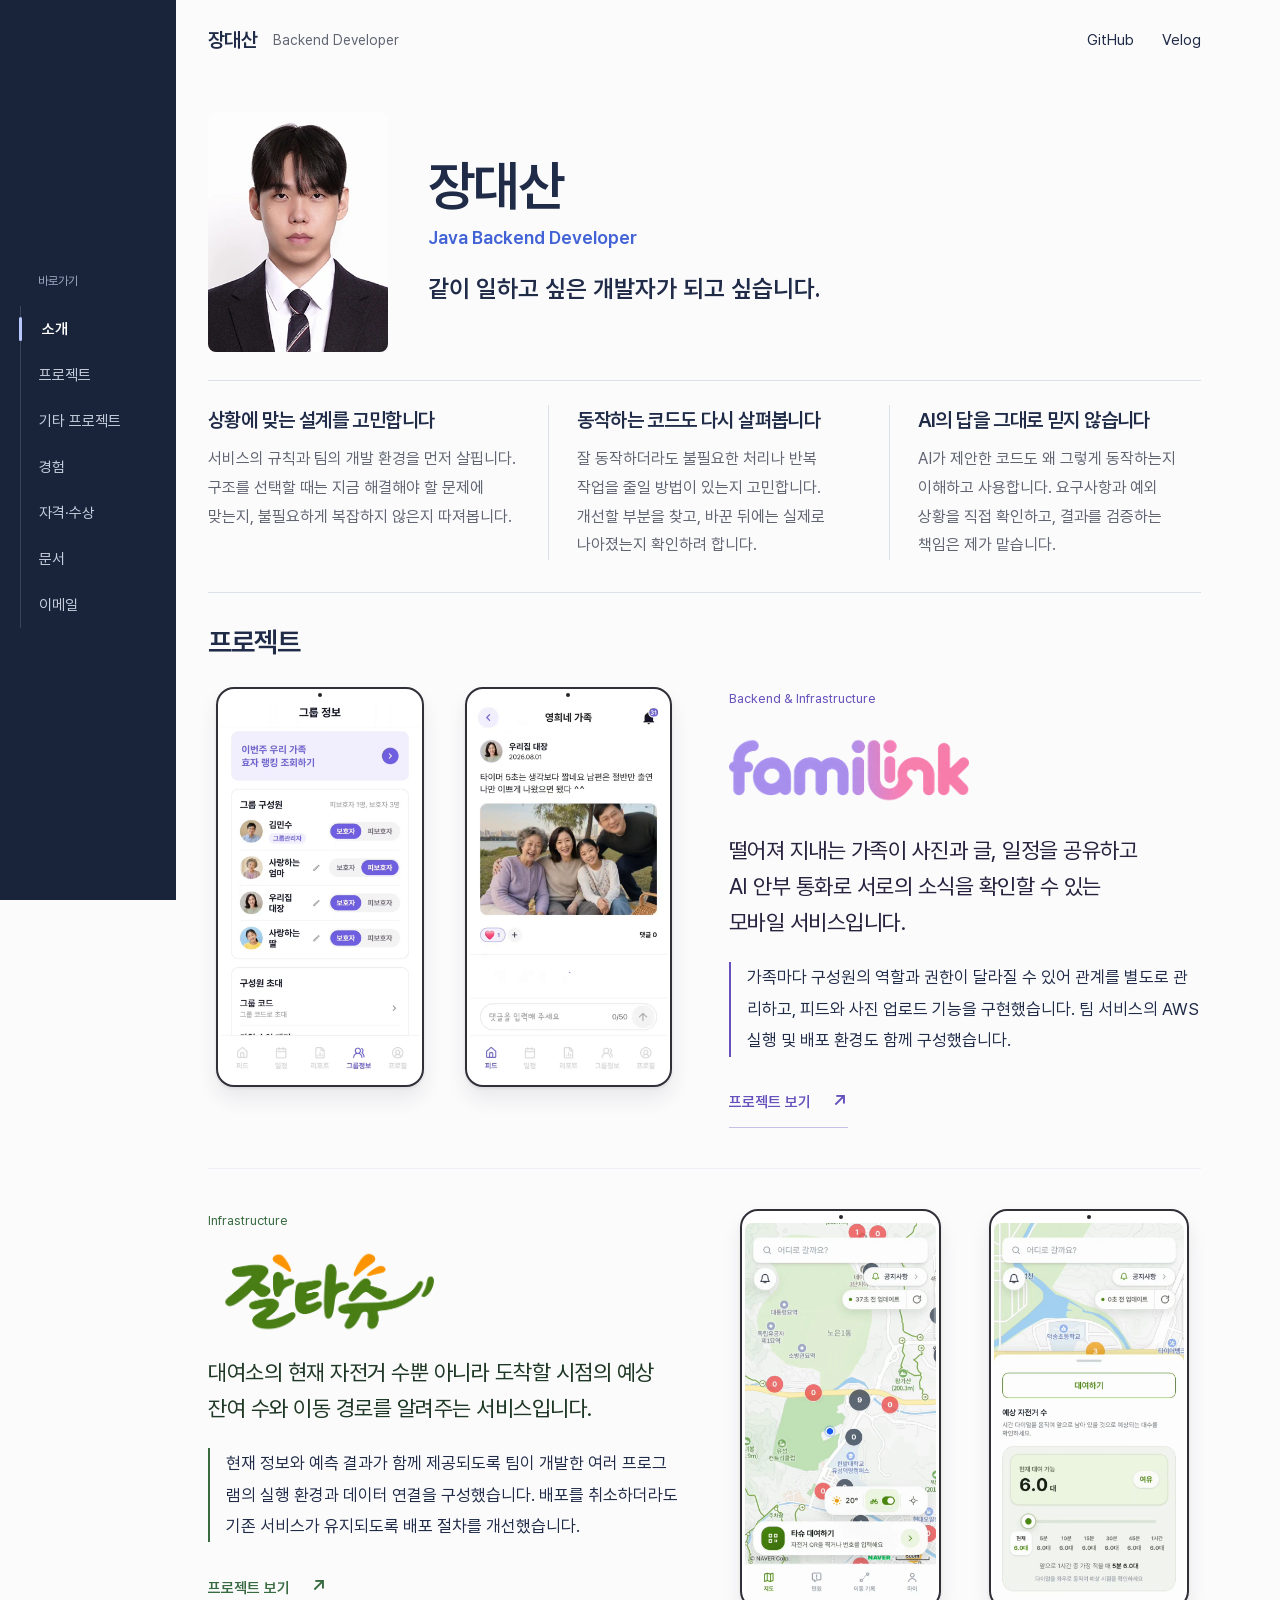
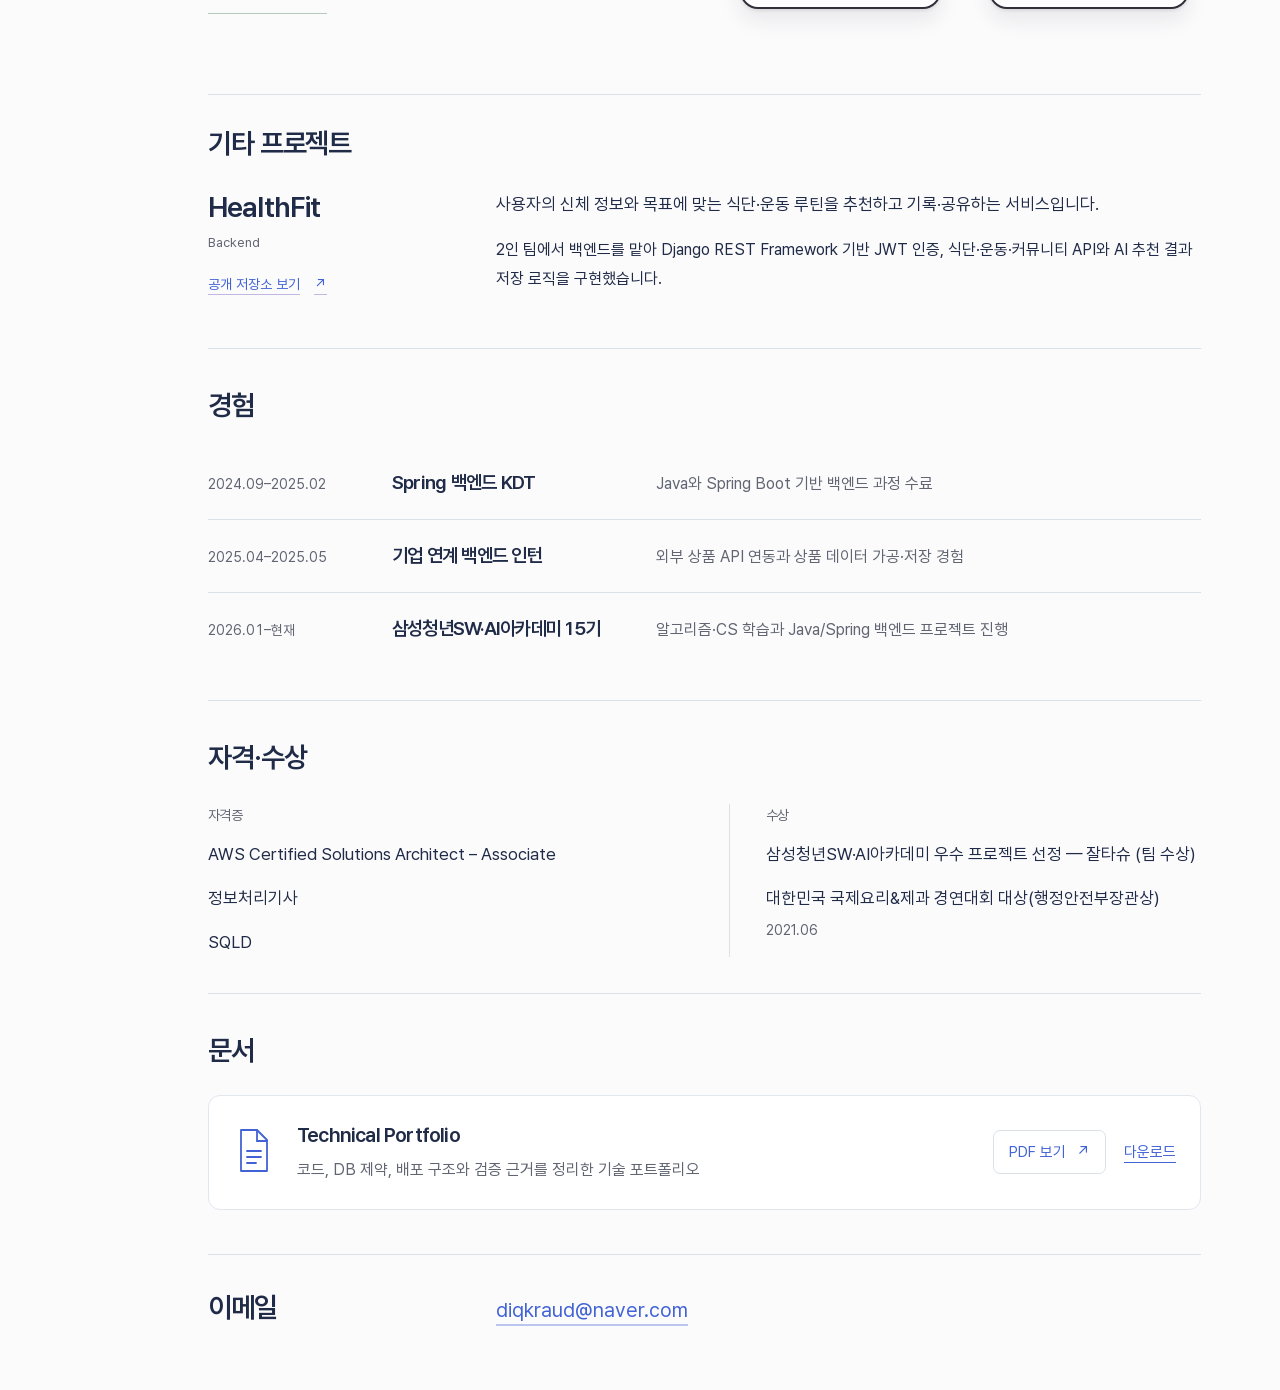
==== commit 2cf8fa95: "Update home introduction and project summaries" ====
--- a/index.html
+++ b/index.html
@@ -1 +1 @@
-<!DOCTYPE html><html lang="ko"><head><meta charset="UTF-8"><meta name="viewport" content="width=device-width, initial-scale=1"><meta name="description" content="API와 DB 규칙부터 AWS 실행과 배포까지. 장대산의 백엔드 및 인프라 프로젝트 포트폴리오."><meta name="robots" content="noindex,nofollow"><meta name="theme-color" content="#ffffff"><link rel="icon" href="/shell-favicon.svg"><link rel="preload" href="/fonts/Pretendard-Regular.woff2" as="font" type="font/woff2" crossorigin><title>장대산 | Java Backend Developer</title><meta name="astro-view-transitions-enabled" content="true"><meta name="astro-view-transitions-fallback" content="none"><script type="module" src="/_astro/ClientRouter.astro_astro_type_script_index_0_lang.BDCjmQ8c.js"></script><link rel="stylesheet" href="/_astro/PortfolioHeader.DW_E1AIn.css"><link rel="stylesheet" href="/_astro/index.DtBwZK_r.css"><link rel="stylesheet" href="/_astro/project-logos.CfrNXeBV.css"></head><body><a class="skip-link" href="#main-content">본문 바로가기</a><div class="home-shell shell-with-outline" data-home-shell data-astro-cid-lcdefpme><header class="site-header"><div class="site-identity">장대산<span>Backend Developer</span></div><nav aria-label="외부 링크"><a href="https://github.com/daesan12" target="_blank" rel="noopener noreferrer">GitHub</a><a href="https://velog.io/@diqkraud/posts" target="_blank" rel="noopener noreferrer">Velog</a></nav></header><aside class="scroll-outline" data-scroll-outline><p class="outline-caption" aria-hidden="true">바로가기</p><nav aria-label="홈 페이지 목차"><span class="outline-indicator" data-outline-indicator aria-hidden="true"></span><a href="#home-overview" data-outline-link="home-overview" aria-current="location"><span>소개</span></a><a href="#projects" data-outline-link="projects"><span>프로젝트</span></a><a href="#other-project" data-outline-link="other-project"><span>기타 프로젝트</span></a><a href="#experience" data-outline-link="experience"><span>경험</span></a><a href="#credentials" data-outline-link="credentials"><span>자격·수상</span></a><a href="#documents" data-outline-link="documents"><span>문서</span></a><a href="#contact" data-outline-link="contact"><span>이메일</span></a></nav></aside><script type="module">var e;function t(){e?.(),e=void 0;let t=document.querySelector(`[data-scroll-outline]`);if(!t)return;let n=new AbortController,r=n.signal,i=[...t.querySelectorAll(`[data-outline-link]`)],a=[...document.querySelectorAll(`[data-section-link]`)],o=i.map(e=>document.getElementById(e.dataset.outlineLink)),s=t.querySelector(`nav`),c=t.querySelector(`[data-outline-indicator]`),l=matchMedia(`(prefers-reduced-motion: reduce)`),u=matchMedia(`(min-width:1280px)`),d=document.querySelector(`.site-header`),f=document.querySelector(`.project-progress`),p=document.querySelector(`main`),m=[],h=[],g=0,_=!0,v=-1,y=null,b=160,x=0,S=()=>{g=0,_&&=(m=o.map(e=>e?e.getBoundingClientRect().top+scrollY:1/0),h=i.map(e=>e.offsetTop+(e.offsetHeight-24)/2),b=u.matches?Math.min(200,innerHeight*.24):f?f.offsetHeight+30:(d?.offsetHeight||0)+t.offsetHeight+24,x=document.documentElement.scrollHeight-innerHeight,!1);let e=0;if(m.forEach((t,n)=>{t<=scrollY+b&&(e=n)}),scrollY>0&&scrollY>=x-6&&(e=i.length-1),y!==null&&(e=y),e!==v&&(v=e,i.forEach((t,n)=>{n===e?t.setAttribute(`aria-current`,`location`):t.removeAttribute(`aria-current`)}),a.forEach(t=>{t.dataset.sectionLink===i[e].dataset.outlineLink?t.setAttribute(`aria-current`,`location`):t.removeAttribute(`aria-current`)}),c.style.transform=`translateY(${h[e]||0}px)`,!u.matches&&t.offsetHeight)){let t=i[e];s.scrollTo({left:Math.max(0,t.offsetLeft-(s.clientWidth-t.offsetWidth)/2),behavior:l.matches?`instant`:`smooth`})}},C=()=>{g||=requestAnimationFrame(S)},w=()=>{_=!0,v=-1,C()},T=()=>{y!==null&&(y=null,v=-1,C())},E=e=>{y=e,v=-1,C()};i.forEach((e,t)=>e.addEventListener(`click`,n=>{if(n.ctrlKey||n.metaKey||n.shiftKey||n.altKey||!o[t]||(E(t),n.defaultPrevented))return;n.preventDefault();let r=o[t];r.hasAttribute(`tabindex`)||(r.tabIndex=-1);let i=new URL(location.href);i.hash=e.hash,history.replaceState(history.state,``,i),r.focus({preventScroll:!0}),r.scrollIntoView({block:`start`,behavior:l.matches?`instant`:`smooth`})},{signal:r})),a.forEach(e=>e.addEventListener(`click`,t=>{if(t.ctrlKey||t.metaKey||t.shiftKey||t.altKey)return;let n=i.findIndex(t=>t.dataset.outlineLink===e.dataset.sectionLink);n>=0&&E(n)},{signal:r})),addEventListener(`wheel`,T,{passive:!0,signal:r}),addEventListener(`touchstart`,T,{passive:!0,signal:r}),addEventListener(`pointerdown`,e=>{e.target?.closest(`[data-scroll-outline],[data-section-link]`)||T()},{passive:!0,signal:r}),addEventListener(`keydown`,e=>{e.target?.closest(`input,textarea,select,[role="tablist"],[contenteditable="true"]`)||[`ArrowUp`,`ArrowDown`,`PageUp`,`PageDown`,`Home`,`End`,` `].includes(e.key)&&T()},{signal:r}),addEventListener(`scroll`,C,{passive:!0,signal:r}),addEventListener(`resize`,w,{signal:r}),u.addEventListener(`change`,w,{signal:r}),document.querySelectorAll(`details`).forEach(e=>e.addEventListener(`toggle`,w,{signal:r}));let D=typeof ResizeObserver<`u`?new ResizeObserver(w):void 0;p&&D?.observe(p),document.fonts.ready.then(()=>{r.aborted||w()}),S(),e=()=>{n.abort(),D?.disconnect(),cancelAnimationFrame(g)}}document.addEventListener(`astro:page-load`,t),document.addEventListener(`astro:before-swap`,()=>e?.()),document.readyState!==`loading`&&t();</script><main id="main-content" class="home-main" data-astro-cid-lcdefpme><section class="applicant-intro" id="home-overview" tabindex="-1" aria-labelledby="applicant-name" data-astro-cid-e2hwremr><div class="applicant-identity" data-astro-cid-e2hwremr><img class="applicant-photo" src="/images/profile/jang-daesan-profile.webp" alt="장대산 프로필 사진" width="300" height="400" loading="eager" decoding="async" data-astro-cid-e2hwremr><header class="applicant-nameplate" data-astro-cid-e2hwremr><h1 id="applicant-name" data-astro-cid-e2hwremr>장대산</h1><p class="applicant-role" data-astro-cid-e2hwremr>Java Backend Developer</p><p class="applicant-summary" data-astro-cid-e2hwremr>Java와 Spring Boot로 API와 DB 규칙을 구현하고,<br class="desktop-break" data-astro-cid-e2hwremr> AWS에서 팀 서비스의 실행과 배포 환경을 구성했습니다.</p></header></div><div class="applicant-about" id="about" data-astro-cid-e2hwremr><div class="applicant-attitude" data-astro-cid-e2hwremr><h2 data-astro-cid-e2hwremr><span data-astro-cid-e2hwremr>코드는 혼자 쓸 수 있어도,</span><span data-astro-cid-e2hwremr>서비스는 혼자 만들 수 없다고 생각합니다.</span></h2><div class="applicant-description" data-astro-cid-e2hwremr><p data-astro-cid-e2hwremr>같이 일하고 싶은 개발자가 되고 싶습니다.</p><p data-astro-cid-e2hwremr>API 계약과 데이터 규칙, 배포 흐름처럼 역할이 맞닿는 지점에서 서로의 기준을 맞추며 개발합니다.</p></div></div><dl class="applicant-evidence" aria-label="프로젝트 담당 경험" data-astro-cid-e2hwremr><div data-astro-cid-e2hwremr><dt data-astro-cid-e2hwremr>패밀링크<span data-astro-cid-e2hwremr>백엔드 및 인프라</span></dt><dd data-astro-cid-e2hwremr>모바일과 백엔드의 파일 업로드 조건을 맞췄습니다.</dd></div><div data-astro-cid-e2hwremr><dt data-astro-cid-e2hwremr>잘타슈<span data-astro-cid-e2hwremr>인프라</span></dt><dd data-astro-cid-e2hwremr>데이터·AI 담당자와 Redis DB 사용 범위를 합의하고, 팀 모듈의 실행·연결 환경을 구성했습니다.</dd></div></dl></div></section><section id="projects" class="home-projects" aria-labelledby="projects-title" data-astro-cid-lcdefpme><h2 id="projects-title" data-astro-cid-lcdefpme>프로젝트</h2><article class="home-project theme-familink" data-reveal data-astro-cid-lcdefpme><div class="home-project-art" role="group" aria-label="패밀링크 팀 서비스 시연 화면" data-astro-cid-lcdefpme><div class="project-device" style="--screen-width:720;--screen-height:1390;--capture-height:111.07913669064749%;--capture-top:-4.60431654676259%"><div class="project-device-display"><img class="project-device-capture" src="/images/familink/service/group.webp" width="720" height="1544" alt="패밀링크 그룹 정보 화면. 보호자와 피보호자, 그룹 관리자가 구분되어 있다." loading="eager" fetchpriority="auto"></div></div><div class="project-device" style="--screen-width:720;--screen-height:1390;--capture-height:111.07913669064749%;--capture-top:-4.60431654676259%"><div class="project-device-display"><img class="project-device-capture" src="/images/familink/service/feed.webp" width="720" height="1544" alt="패밀링크 가족 피드 상세 화면. 사진 게시글과 반응, 댓글 입력 영역이 보인다." loading="eager" fetchpriority="auto"></div></div></div><div class="home-project-copy" data-astro-cid-lcdefpme><p data-astro-cid-lcdefpme>Backend &amp; Infrastructure</p><h3 class="home-project-brand" data-astro-cid-lcdefpme><img class="home-brand-image" src="/images/familink/service/logo-hires-20261025.png" width="2172" height="724" alt="패밀링크" loading="lazy" data-astro-cid-lcdefpme></h3><p class="home-service" data-astro-cid-lcdefpme>가족의 일상 공유, 일정, AI 안부 통화와 리포트를 연결한 모바일 서비스입니다.</p><div class="home-role" data-astro-cid-lcdefpme>그룹·피드 API와 DB 규칙, S3 직접 업로드 API를 구현하고 AWS 실행·배포 환경을 구성했습니다.</div><a class="primary-link reading-action" href="/projects/familink/" aria-label="패밀링크 프로젝트 보기" data-astro-cid-lcdefpme>프로젝트 보기<span aria-hidden="true" data-astro-cid-lcdefpme>↗</span></a></div></article><article class="home-project theme-jaltashu" data-reveal data-astro-cid-lcdefpme><div class="home-project-art" role="group" aria-label="잘타슈 팀 서비스 시연 화면" data-astro-cid-lcdefpme><div class="project-device" style="--screen-width:648;--screen-height:1296;--capture-height:101.85185185185186%;--capture-top:0%"><div class="project-device-display"><img class="project-device-capture" src="/images/jaltashu/service/station-map.webp" width="648" height="1320" alt="잘타슈 대여소 현재 현황 시연 화면" loading="lazy" fetchpriority="auto"></div></div><div class="project-device" style="--screen-width:648;--screen-height:1296;--capture-height:101.85185185185186%;--capture-top:0%"><div class="project-device-display"><img class="project-device-capture" src="/images/jaltashu/service/station-forecast.webp" width="648" height="1320" alt="잘타슈 도착 시점의 예측 시연 화면" loading="lazy" fetchpriority="auto"></div></div></div><div class="home-project-copy" data-astro-cid-lcdefpme><p data-astro-cid-lcdefpme>Infrastructure</p><h3 class="home-project-brand" data-astro-cid-lcdefpme><img class="home-brand-image home-brand-jaltashu" src="/images/jaltashu/service/logo.png" width="2169" height="725" alt="잘타슈" loading="lazy" data-astro-cid-lcdefpme></h3><p class="home-service" data-astro-cid-lcdefpme>대전 공공자전거의 현재 정보와 도착 시점의 예상 잔여 수를 제공하는 서비스입니다.</p><div class="home-role" data-astro-cid-lcdefpme>AWS EC2 두 대의 실행 환경과 단일 서버 내 Blue/Green 배포를 구성하고, Jenkins 자격증명 복구와 MySQL 백업·격리 복원을 검증했습니다.</div><a class="primary-link reading-action" href="/projects/jaltashu/" aria-label="잘타슈 프로젝트 보기" data-astro-cid-lcdefpme>프로젝트 보기<span aria-hidden="true" data-astro-cid-lcdefpme>↗</span></a></div></article></section><section class="home-other" id="other-project" aria-labelledby="other-project-title" data-reveal data-astro-cid-jf7vxoux><h2 id="other-project-title" data-astro-cid-jf7vxoux>기타 프로젝트</h2><div class="other-project-content" data-astro-cid-jf7vxoux><div class="other-project-heading" data-astro-cid-jf7vxoux><h3 data-astro-cid-jf7vxoux>HealthFit</h3><p data-astro-cid-jf7vxoux>Backend</p><a href="https://github.com/daesan12/healthfit-backend" target="_blank" rel="noopener noreferrer" data-astro-cid-jf7vxoux>공개 저장소 보기 <span aria-hidden="true" data-astro-cid-jf7vxoux>↗</span></a></div><div class="other-project-copy" data-astro-cid-jf7vxoux><p class="other-service" data-astro-cid-jf7vxoux>사용자의 신체 정보와 목표에 맞는 식단·운동 루틴을 추천하고 기록·공유하는 서비스입니다.</p><p data-astro-cid-jf7vxoux>2인 팀에서 백엔드를 맡아 Django REST Framework 기반 JWT 인증, 식단·운동·커뮤니티 API와 <span class="keep-together" data-astro-cid-jf7vxoux>AI 추천 결과</span> 저장 로직을 구현했습니다.</p></div></div></section><section class="home-experience" id="experience" aria-labelledby="experience-title" data-reveal data-astro-cid-ofrounoq><h2 id="experience-title" data-astro-cid-ofrounoq>경험</h2><ol data-astro-cid-ofrounoq><li data-astro-cid-ofrounoq><p class="experience-period" data-astro-cid-ofrounoq>2024.09–2025.02</p><h3 data-astro-cid-ofrounoq>Spring 백엔드 KDT</h3><p class="experience-description" data-astro-cid-ofrounoq>Java와 Spring Boot 기반 백엔드 과정 수료</p></li><li data-astro-cid-ofrounoq><p class="experience-period" data-astro-cid-ofrounoq>2025.04–2025.05</p><h3 data-astro-cid-ofrounoq>기업 연계 백엔드 인턴</h3><p class="experience-description" data-astro-cid-ofrounoq>외부 상품 API 연동과 상품 데이터 가공·저장 경험</p></li><li data-astro-cid-ofrounoq><p class="experience-period" data-astro-cid-ofrounoq>2026.01–현재</p><h3 data-astro-cid-ofrounoq>삼성청년SW·AI아카데미 15기</h3><p class="experience-description" data-astro-cid-ofrounoq>알고리즘·CS 학습과 Java/Spring 백엔드 프로젝트 진행</p></li></ol></section><section class="home-credentials-section" id="credentials" aria-labelledby="credentials-title" data-reveal data-astro-cid-l2aanegg><h2 id="credentials-title" data-astro-cid-l2aanegg>자격·수상</h2><div class="credential-groups" data-astro-cid-l2aanegg><div class="credential-group" data-astro-cid-l2aanegg><h3 data-astro-cid-l2aanegg>자격증</h3><ul data-astro-cid-l2aanegg><li data-astro-cid-l2aanegg>AWS Certified Solutions Architect – Associate</li><li data-astro-cid-l2aanegg>정보처리기사</li><li data-astro-cid-l2aanegg>SQLD</li></ul></div><div class="credential-group" data-astro-cid-l2aanegg><h3 data-astro-cid-l2aanegg>수상</h3><ul data-astro-cid-l2aanegg><li data-astro-cid-l2aanegg>삼성청년SW·AI아카데미 우수 프로젝트 선정 — 잘타슈 (팀 수상)</li><li class="other-award" data-astro-cid-l2aanegg><span data-astro-cid-l2aanegg>대한민국 국제요리&amp;제과 경연대회 대상(행정안전부장관상)</span><time datetime="2021-06" data-astro-cid-l2aanegg>2021.06</time></li></ul></div></div></section><section class="home-documents-section" id="documents" aria-labelledby="documents-title" data-reveal data-astro-cid-h4icbtyf><h2 id="documents-title" data-astro-cid-h4icbtyf>문서</h2><div class="documents-list" data-astro-cid-h4icbtyf><article data-document="technical-portfolio" data-astro-cid-h4icbtyf><svg class="document-icon" width="40" height="48" viewBox="0 0 40 48" fill="none" aria-hidden="true" focusable="false" data-astro-cid-h4icbtyf><path d="M8 2h16l10 10v31H8z" stroke="currentColor" stroke-width="1.8" stroke-linejoin="round" data-astro-cid-h4icbtyf></path><path d="M24 2v11h10M14 23h14M14 29h14M14 35h9" stroke="currentColor" stroke-width="1.8" stroke-linecap="round" data-astro-cid-h4icbtyf></path></svg><div class="document-copy" data-astro-cid-h4icbtyf><h3 data-astro-cid-h4icbtyf>Technical Portfolio</h3><p data-astro-cid-h4icbtyf>코드, DB 제약, 배포 구조와 검증 근거를 정리한 기술 포트폴리오</p></div><div class="document-actions" data-astro-cid-h4icbtyf><a href="/docs/jang-daesan-technical-portfolio-v21.pdf" target="_blank" rel="noopener noreferrer" aria-label="기술 포트폴리오 PDF 보기 (새 탭)" data-astro-cid-h4icbtyf>PDF 보기 <span aria-hidden="true" data-astro-cid-h4icbtyf>↗</span></a><a href="/docs/jang-daesan-technical-portfolio-v21.pdf" download="jang-daesan-technical-portfolio.pdf" aria-label="기술 포트폴리오 PDF 다운로드" data-astro-cid-h4icbtyf>다운로드</a></div></article></div></section><section class="home-contact" id="contact" aria-labelledby="contact-title" data-astro-cid-mwyskgbz><h2 id="contact-title" data-astro-cid-mwyskgbz>이메일</h2><a class="email-link" href="mailto:diqkraud@naver.com" data-astro-cid-mwyskgbz>diqkraud@naver.com</a></section></main></div><script type="module">var e;function t(){e?.(),e=void 0;let t=document.querySelector(`[data-home-shell]`);if(!t)return;let n=new AbortController,r=0,i=()=>{r=0,t.classList.toggle(`is-scrolled`,scrollY>8)};addEventListener(`scroll`,()=>{r||=requestAnimationFrame(i)},{passive:!0,signal:n.signal}),i(),e=()=>{n.abort(),cancelAnimationFrame(r)}}document.addEventListener(`astro:page-load`,t),document.addEventListener(`astro:before-swap`,()=>e?.()),document.readyState!==`loading`&&t();</script><script type="module" src="/_astro/ProjectReaderLayout.astro_astro_type_script_index_0_lang.D_-cQzaz.js"></script></body></html>+<!DOCTYPE html><html lang="ko"><head><meta charset="UTF-8"><meta name="viewport" content="width=device-width, initial-scale=1"><meta name="description" content="API와 DB 규칙부터 AWS 실행과 배포까지. 장대산의 백엔드 및 인프라 프로젝트 포트폴리오."><meta name="robots" content="noindex,nofollow"><meta name="theme-color" content="#ffffff"><link rel="icon" href="/shell-favicon.svg"><link rel="preload" href="/fonts/Pretendard-Regular.woff2" as="font" type="font/woff2" crossorigin><title>장대산 | Java Backend Developer</title><meta name="astro-view-transitions-enabled" content="true"><meta name="astro-view-transitions-fallback" content="none"><script type="module" src="/_astro/ClientRouter.astro_astro_type_script_index_0_lang.BDCjmQ8c.js"></script><link rel="stylesheet" href="/_astro/PortfolioHeader.DW_E1AIn.css"><link rel="stylesheet" href="/_astro/index.Dx1kRpv-.css"><link rel="stylesheet" href="/_astro/project-logos.CfrNXeBV.css"></head><body><a class="skip-link" href="#main-content">본문 바로가기</a><div class="home-shell shell-with-outline" data-home-shell data-astro-cid-lcdefpme><header class="site-header"><div class="site-identity">장대산<span>Backend Developer</span></div><nav aria-label="외부 링크"><a href="https://github.com/daesan12" target="_blank" rel="noopener noreferrer">GitHub</a><a href="https://velog.io/@diqkraud/posts" target="_blank" rel="noopener noreferrer">Velog</a></nav></header><aside class="scroll-outline" data-scroll-outline><p class="outline-caption" aria-hidden="true">바로가기</p><nav aria-label="홈 페이지 목차"><span class="outline-indicator" data-outline-indicator aria-hidden="true"></span><a href="#home-overview" data-outline-link="home-overview" aria-current="location"><span>소개</span></a><a href="#projects" data-outline-link="projects"><span>프로젝트</span></a><a href="#other-project" data-outline-link="other-project"><span>기타 프로젝트</span></a><a href="#experience" data-outline-link="experience"><span>경험</span></a><a href="#credentials" data-outline-link="credentials"><span>자격·수상</span></a><a href="#documents" data-outline-link="documents"><span>문서</span></a><a href="#contact" data-outline-link="contact"><span>이메일</span></a></nav></aside><script type="module">var e;function t(){e?.(),e=void 0;let t=document.querySelector(`[data-scroll-outline]`);if(!t)return;let n=new AbortController,r=n.signal,i=[...t.querySelectorAll(`[data-outline-link]`)],a=[...document.querySelectorAll(`[data-section-link]`)],o=i.map(e=>document.getElementById(e.dataset.outlineLink)),s=t.querySelector(`nav`),c=t.querySelector(`[data-outline-indicator]`),l=matchMedia(`(prefers-reduced-motion: reduce)`),u=matchMedia(`(min-width:1280px)`),d=document.querySelector(`.site-header`),f=document.querySelector(`.project-progress`),p=document.querySelector(`main`),m=[],h=[],g=0,_=!0,v=-1,y=null,b=160,x=0,S=()=>{g=0,_&&=(m=o.map(e=>e?e.getBoundingClientRect().top+scrollY:1/0),h=i.map(e=>e.offsetTop+(e.offsetHeight-24)/2),b=u.matches?Math.min(200,innerHeight*.24):f?f.offsetHeight+30:(d?.offsetHeight||0)+t.offsetHeight+24,x=document.documentElement.scrollHeight-innerHeight,!1);let e=0;if(m.forEach((t,n)=>{t<=scrollY+b&&(e=n)}),scrollY>0&&scrollY>=x-6&&(e=i.length-1),y!==null&&(e=y),e!==v&&(v=e,i.forEach((t,n)=>{n===e?t.setAttribute(`aria-current`,`location`):t.removeAttribute(`aria-current`)}),a.forEach(t=>{t.dataset.sectionLink===i[e].dataset.outlineLink?t.setAttribute(`aria-current`,`location`):t.removeAttribute(`aria-current`)}),c.style.transform=`translateY(${h[e]||0}px)`,!u.matches&&t.offsetHeight)){let t=i[e];s.scrollTo({left:Math.max(0,t.offsetLeft-(s.clientWidth-t.offsetWidth)/2),behavior:l.matches?`instant`:`smooth`})}},C=()=>{g||=requestAnimationFrame(S)},w=()=>{_=!0,v=-1,C()},T=()=>{y!==null&&(y=null,v=-1,C())},E=e=>{y=e,v=-1,C()};i.forEach((e,t)=>e.addEventListener(`click`,n=>{if(n.ctrlKey||n.metaKey||n.shiftKey||n.altKey||!o[t]||(E(t),n.defaultPrevented))return;n.preventDefault();let r=o[t];r.hasAttribute(`tabindex`)||(r.tabIndex=-1);let i=new URL(location.href);i.hash=e.hash,history.replaceState(history.state,``,i),r.focus({preventScroll:!0}),r.scrollIntoView({block:`start`,behavior:l.matches?`instant`:`smooth`})},{signal:r})),a.forEach(e=>e.addEventListener(`click`,t=>{if(t.ctrlKey||t.metaKey||t.shiftKey||t.altKey)return;let n=i.findIndex(t=>t.dataset.outlineLink===e.dataset.sectionLink);n>=0&&E(n)},{signal:r})),addEventListener(`wheel`,T,{passive:!0,signal:r}),addEventListener(`touchstart`,T,{passive:!0,signal:r}),addEventListener(`pointerdown`,e=>{e.target?.closest(`[data-scroll-outline],[data-section-link]`)||T()},{passive:!0,signal:r}),addEventListener(`keydown`,e=>{e.target?.closest(`input,textarea,select,[role="tablist"],[contenteditable="true"]`)||[`ArrowUp`,`ArrowDown`,`PageUp`,`PageDown`,`Home`,`End`,` `].includes(e.key)&&T()},{signal:r}),addEventListener(`scroll`,C,{passive:!0,signal:r}),addEventListener(`resize`,w,{signal:r}),u.addEventListener(`change`,w,{signal:r}),document.querySelectorAll(`details`).forEach(e=>e.addEventListener(`toggle`,w,{signal:r}));let D=typeof ResizeObserver<`u`?new ResizeObserver(w):void 0;p&&D?.observe(p),document.fonts.ready.then(()=>{r.aborted||w()}),S(),e=()=>{n.abort(),D?.disconnect(),cancelAnimationFrame(g)}}document.addEventListener(`astro:page-load`,t),document.addEventListener(`astro:before-swap`,()=>e?.()),document.readyState!==`loading`&&t();</script><main id="main-content" class="home-main" data-astro-cid-lcdefpme><section class="applicant-intro" id="home-overview" tabindex="-1" aria-labelledby="applicant-name" data-astro-cid-e2hwremr><div class="applicant-identity" data-astro-cid-e2hwremr><img class="applicant-photo" src="/images/profile/jang-daesan-profile.webp" alt="장대산 프로필 사진" width="300" height="400" loading="eager" decoding="async" data-astro-cid-e2hwremr><header class="applicant-nameplate" data-astro-cid-e2hwremr><h1 id="applicant-name" data-astro-cid-e2hwremr>장대산</h1><p class="applicant-role" data-astro-cid-e2hwremr>Java Backend Developer</p><p class="applicant-summary" data-astro-cid-e2hwremr>같이 일하고 싶은 개발자가 되고 싶습니다.</p></header></div><ul class="applicant-strengths" id="about" aria-label="개발할 때 중요하게 생각하는 세 가지" data-astro-cid-e2hwremr><li data-astro-cid-e2hwremr><h2 data-astro-cid-e2hwremr>상황에 맞는 설계를 고민합니다</h2><p data-astro-cid-e2hwremr>서비스의 규칙과 팀의 개발 환경을 먼저 살핍니다. 구조를 선택할 때는 지금 해결해야 할 문제에 맞는지, 불필요하게 복잡하지 않은지 따져봅니다.</p></li><li data-astro-cid-e2hwremr><h2 data-astro-cid-e2hwremr>동작하는 코드도 다시 살펴봅니다</h2><p data-astro-cid-e2hwremr>잘 동작하더라도 불필요한 처리나 반복 작업을 줄일 방법이 있는지 고민합니다. 개선할 부분을 찾고, 바꾼 뒤에는 실제로 나아졌는지 확인하려 합니다.</p></li><li data-astro-cid-e2hwremr><h2 data-astro-cid-e2hwremr>AI의 답을 그대로 믿지 않습니다</h2><p data-astro-cid-e2hwremr>AI가 제안한 코드도 왜 그렇게 동작하는지 이해하고 사용합니다. 요구사항과 예외 상황을 직접 확인하고, 결과를 검증하는 책임은 제가 맡습니다.</p></li></ul></section><section id="projects" class="home-projects" aria-labelledby="projects-title" data-astro-cid-lcdefpme><h2 id="projects-title" data-astro-cid-lcdefpme>프로젝트</h2><article class="home-project theme-familink" data-reveal data-astro-cid-lcdefpme><div class="home-project-art" role="group" aria-label="패밀링크 팀 서비스 시연 화면" data-astro-cid-lcdefpme><div class="project-device" style="--screen-width:720;--screen-height:1390;--capture-height:111.07913669064749%;--capture-top:-4.60431654676259%"><div class="project-device-display"><img class="project-device-capture" src="/images/familink/service/group.webp" width="720" height="1544" alt="패밀링크 그룹 정보 화면. 보호자와 피보호자, 그룹 관리자가 구분되어 있다." loading="eager" fetchpriority="auto"></div></div><div class="project-device" style="--screen-width:720;--screen-height:1390;--capture-height:111.07913669064749%;--capture-top:-4.60431654676259%"><div class="project-device-display"><img class="project-device-capture" src="/images/familink/service/feed.webp" width="720" height="1544" alt="패밀링크 가족 피드 상세 화면. 사진 게시글과 반응, 댓글 입력 영역이 보인다." loading="eager" fetchpriority="auto"></div></div></div><div class="home-project-copy" data-astro-cid-lcdefpme><p data-astro-cid-lcdefpme>Backend &amp; Infrastructure</p><h3 class="home-project-brand" data-astro-cid-lcdefpme><img class="home-brand-image" src="/images/familink/service/logo-hires-20261025.png" width="2172" height="724" alt="패밀링크" loading="lazy" data-astro-cid-lcdefpme></h3><p class="home-service" data-astro-cid-lcdefpme>떨어져 지내는 가족이 사진과 글, 일정을 공유하고 AI 안부 통화로 서로의 소식을 확인할 수 있는 모바일 서비스입니다.</p><div class="home-role" data-astro-cid-lcdefpme>가족마다 구성원의 역할과 권한이 달라질 수 있어 관계를 별도로 관리하고, 피드와 사진 업로드 기능을 구현했습니다. 팀 서비스의 AWS 실행 및 배포 환경도 함께 구성했습니다.</div><a class="primary-link reading-action" href="/projects/familink/" aria-label="패밀링크 프로젝트 보기" data-astro-cid-lcdefpme>프로젝트 보기<span aria-hidden="true" data-astro-cid-lcdefpme>↗</span></a></div></article><article class="home-project theme-jaltashu" data-reveal data-astro-cid-lcdefpme><div class="home-project-art" role="group" aria-label="잘타슈 팀 서비스 시연 화면" data-astro-cid-lcdefpme><div class="project-device" style="--screen-width:648;--screen-height:1296;--capture-height:101.85185185185186%;--capture-top:0%"><div class="project-device-display"><img class="project-device-capture" src="/images/jaltashu/service/station-map.webp" width="648" height="1320" alt="잘타슈 대여소 현재 현황 시연 화면" loading="lazy" fetchpriority="auto"></div></div><div class="project-device" style="--screen-width:648;--screen-height:1296;--capture-height:101.85185185185186%;--capture-top:0%"><div class="project-device-display"><img class="project-device-capture" src="/images/jaltashu/service/station-forecast.webp" width="648" height="1320" alt="잘타슈 도착 시점의 예측 시연 화면" loading="lazy" fetchpriority="auto"></div></div></div><div class="home-project-copy" data-astro-cid-lcdefpme><p data-astro-cid-lcdefpme>Infrastructure</p><h3 class="home-project-brand" data-astro-cid-lcdefpme><img class="home-brand-image home-brand-jaltashu" src="/images/jaltashu/service/logo.png" width="2169" height="725" alt="잘타슈" loading="lazy" data-astro-cid-lcdefpme></h3><p class="home-service" data-astro-cid-lcdefpme>대여소의 현재 자전거 수뿐 아니라 도착할 시점의 예상 잔여 수와 이동 경로를 알려주는 서비스입니다.</p><div class="home-role" data-astro-cid-lcdefpme>현재 정보와 예측 결과가 함께 제공되도록 팀이 개발한 여러 프로그램의 실행 환경과 데이터 연결을 구성했습니다. 배포를 취소하더라도 기존 서비스가 유지되도록 배포 절차를 개선했습니다.</div><a class="primary-link reading-action" href="/projects/jaltashu/" aria-label="잘타슈 프로젝트 보기" data-astro-cid-lcdefpme>프로젝트 보기<span aria-hidden="true" data-astro-cid-lcdefpme>↗</span></a></div></article></section><section class="home-other" id="other-project" aria-labelledby="other-project-title" data-reveal data-astro-cid-jf7vxoux><h2 id="other-project-title" data-astro-cid-jf7vxoux>기타 프로젝트</h2><div class="other-project-content" data-astro-cid-jf7vxoux><div class="other-project-heading" data-astro-cid-jf7vxoux><h3 data-astro-cid-jf7vxoux>HealthFit</h3><p data-astro-cid-jf7vxoux>Backend</p><a href="https://github.com/daesan12/healthfit-backend" target="_blank" rel="noopener noreferrer" data-astro-cid-jf7vxoux>공개 저장소 보기 <span aria-hidden="true" data-astro-cid-jf7vxoux>↗</span></a></div><div class="other-project-copy" data-astro-cid-jf7vxoux><p class="other-service" data-astro-cid-jf7vxoux>사용자의 신체 정보와 목표에 맞는 식단·운동 루틴을 추천하고 기록·공유하는 서비스입니다.</p><p data-astro-cid-jf7vxoux>2인 팀에서 백엔드를 맡아 Django REST Framework 기반 JWT 인증, 식단·운동·커뮤니티 API와 <span class="keep-together" data-astro-cid-jf7vxoux>AI 추천 결과</span> 저장 로직을 구현했습니다.</p></div></div></section><section class="home-experience" id="experience" aria-labelledby="experience-title" data-reveal data-astro-cid-ofrounoq><h2 id="experience-title" data-astro-cid-ofrounoq>경험</h2><ol data-astro-cid-ofrounoq><li data-astro-cid-ofrounoq><p class="experience-period" data-astro-cid-ofrounoq>2024.09–2025.02</p><h3 data-astro-cid-ofrounoq>Spring 백엔드 KDT</h3><p class="experience-description" data-astro-cid-ofrounoq>Java와 Spring Boot 기반 백엔드 과정 수료</p></li><li data-astro-cid-ofrounoq><p class="experience-period" data-astro-cid-ofrounoq>2025.04–2025.05</p><h3 data-astro-cid-ofrounoq>기업 연계 백엔드 인턴</h3><p class="experience-description" data-astro-cid-ofrounoq>외부 상품 API 연동과 상품 데이터 가공·저장 경험</p></li><li data-astro-cid-ofrounoq><p class="experience-period" data-astro-cid-ofrounoq>2026.01–현재</p><h3 data-astro-cid-ofrounoq>삼성청년SW·AI아카데미 15기</h3><p class="experience-description" data-astro-cid-ofrounoq>알고리즘·CS 학습과 Java/Spring 백엔드 프로젝트 진행</p></li></ol></section><section class="home-credentials-section" id="credentials" aria-labelledby="credentials-title" data-reveal data-astro-cid-l2aanegg><h2 id="credentials-title" data-astro-cid-l2aanegg>자격·수상</h2><div class="credential-groups" data-astro-cid-l2aanegg><div class="credential-group" data-astro-cid-l2aanegg><h3 data-astro-cid-l2aanegg>자격증</h3><ul data-astro-cid-l2aanegg><li data-astro-cid-l2aanegg>AWS Certified Solutions Architect – Associate</li><li data-astro-cid-l2aanegg>정보처리기사</li><li data-astro-cid-l2aanegg>SQLD</li></ul></div><div class="credential-group" data-astro-cid-l2aanegg><h3 data-astro-cid-l2aanegg>수상</h3><ul data-astro-cid-l2aanegg><li data-astro-cid-l2aanegg>삼성청년SW·AI아카데미 우수 프로젝트 선정 — 잘타슈 (팀 수상)</li><li class="other-award" data-astro-cid-l2aanegg><span data-astro-cid-l2aanegg>대한민국 국제요리&amp;제과 경연대회 대상(행정안전부장관상)</span><time datetime="2021-06" data-astro-cid-l2aanegg>2021.06</time></li></ul></div></div></section><section class="home-documents-section" id="documents" aria-labelledby="documents-title" data-reveal data-astro-cid-h4icbtyf><h2 id="documents-title" data-astro-cid-h4icbtyf>문서</h2><div class="documents-list" data-astro-cid-h4icbtyf><article data-document="technical-portfolio" data-astro-cid-h4icbtyf><svg class="document-icon" width="40" height="48" viewBox="0 0 40 48" fill="none" aria-hidden="true" focusable="false" data-astro-cid-h4icbtyf><path d="M8 2h16l10 10v31H8z" stroke="currentColor" stroke-width="1.8" stroke-linejoin="round" data-astro-cid-h4icbtyf></path><path d="M24 2v11h10M14 23h14M14 29h14M14 35h9" stroke="currentColor" stroke-width="1.8" stroke-linecap="round" data-astro-cid-h4icbtyf></path></svg><div class="document-copy" data-astro-cid-h4icbtyf><h3 data-astro-cid-h4icbtyf>Technical Portfolio</h3><p data-astro-cid-h4icbtyf>코드, DB 제약, 배포 구조와 검증 근거를 정리한 기술 포트폴리오</p></div><div class="document-actions" data-astro-cid-h4icbtyf><a href="/docs/jang-daesan-technical-portfolio-v21.pdf" target="_blank" rel="noopener noreferrer" aria-label="기술 포트폴리오 PDF 보기 (새 탭)" data-astro-cid-h4icbtyf>PDF 보기 <span aria-hidden="true" data-astro-cid-h4icbtyf>↗</span></a><a href="/docs/jang-daesan-technical-portfolio-v21.pdf" download="jang-daesan-technical-portfolio.pdf" aria-label="기술 포트폴리오 PDF 다운로드" data-astro-cid-h4icbtyf>다운로드</a></div></article></div></section><section class="home-contact" id="contact" aria-labelledby="contact-title" data-astro-cid-mwyskgbz><h2 id="contact-title" data-astro-cid-mwyskgbz>이메일</h2><a class="email-link" href="mailto:diqkraud@naver.com" data-astro-cid-mwyskgbz>diqkraud@naver.com</a></section></main></div><script type="module">var e;function t(){e?.(),e=void 0;let t=document.querySelector(`[data-home-shell]`);if(!t)return;let n=new AbortController,r=0,i=()=>{r=0,t.classList.toggle(`is-scrolled`,scrollY>8)};addEventListener(`scroll`,()=>{r||=requestAnimationFrame(i)},{passive:!0,signal:n.signal}),i(),e=()=>{n.abort(),cancelAnimationFrame(r)}}document.addEventListener(`astro:page-load`,t),document.addEventListener(`astro:before-swap`,()=>e?.()),document.readyState!==`loading`&&t();</script><script type="module" src="/_astro/ProjectReaderLayout.astro_astro_type_script_index_0_lang.D_-cQzaz.js"></script></body></html>
--- a/_astro/index.Dx1kRpv-.css
+++ b/_astro/index.Dx1kRpv-.css
@@ -0,0 +1 @@
+.applicant-intro[data-astro-cid-e2hwremr]{max-width:100%;padding:32px 0}.applicant-identity[data-astro-cid-e2hwremr]{grid-template-columns:180px minmax(0,1fr);align-items:center;gap:40px;display:grid}.applicant-photo[data-astro-cid-e2hwremr]{aspect-ratio:3/4;object-fit:contain;border-radius:8px;width:180px;height:auto;display:block}.applicant-nameplate[data-astro-cid-e2hwremr]{min-width:0}h1[data-astro-cid-e2hwremr]{letter-spacing:-.035em;color:var(--home-ink);font-size:54px;line-height:1.15}.applicant-role[data-astro-cid-e2hwremr]{color:var(--accent);margin-top:10px;font-size:18px;font-weight:600}.applicant-summary[data-astro-cid-e2hwremr]{color:var(--home-ink);word-break:keep-all;text-wrap:pretty;margin-top:22px;font-size:24px;font-weight:600;line-height:1.6}.applicant-strengths[data-astro-cid-e2hwremr]{border-top:1px solid var(--line);grid-template-columns:repeat(3,minmax(0,1fr));gap:28px;margin:28px 0 0;padding:24px 0 0;scroll-margin-top:110px;list-style:none;display:grid}.applicant-strengths[data-astro-cid-e2hwremr] li[data-astro-cid-e2hwremr]{min-width:0}.applicant-strengths[data-astro-cid-e2hwremr] li[data-astro-cid-e2hwremr]+li[data-astro-cid-e2hwremr]{border-left:1px solid var(--line);padding-left:28px}.applicant-strengths[data-astro-cid-e2hwremr] h2[data-astro-cid-e2hwremr]{letter-spacing:-.03em;word-break:keep-all;overflow-wrap:anywhere;color:var(--home-ink);font-size:20px;line-height:1.5}.applicant-strengths[data-astro-cid-e2hwremr] p[data-astro-cid-e2hwremr]{color:var(--muted);word-break:keep-all;overflow-wrap:anywhere;margin-top:10px;font-size:16px;line-height:1.8}.applicant-intro[data-astro-cid-e2hwremr]:focus-visible .applicant-nameplate[data-astro-cid-e2hwremr] h1[data-astro-cid-e2hwremr]{outline:2px solid var(--accent);outline-offset:6px;border-radius:3px;width:fit-content}@media (width<=760px){.applicant-intro[data-astro-cid-e2hwremr]{padding:24px 0 28px}.applicant-identity[data-astro-cid-e2hwremr]{grid-template-columns:104px minmax(0,1fr);align-items:center;gap:20px}.applicant-photo[data-astro-cid-e2hwremr]{width:104px}h1[data-astro-cid-e2hwremr]{font-size:38px}.applicant-role[data-astro-cid-e2hwremr]{margin-top:8px;font-size:14px;line-height:1.6}.applicant-summary[data-astro-cid-e2hwremr]{margin-top:14px;font-size:22px;line-height:1.6}.applicant-strengths[data-astro-cid-e2hwremr]{grid-template-columns:1fr;gap:20px;margin-top:24px;padding-top:20px}.applicant-strengths[data-astro-cid-e2hwremr] li[data-astro-cid-e2hwremr]+li[data-astro-cid-e2hwremr]{border-left:0;padding-left:0}.applicant-strengths[data-astro-cid-e2hwremr] h2[data-astro-cid-e2hwremr]{font-size:19px}.applicant-strengths[data-astro-cid-e2hwremr] p[data-astro-cid-e2hwremr]{margin-top:6px}.applicant-identity[data-astro-cid-e2hwremr]{grid-template-rows:auto auto}.applicant-nameplate[data-astro-cid-e2hwremr]{display:contents}h1[data-astro-cid-e2hwremr]{grid-area:1/2;align-self:end}.applicant-role[data-astro-cid-e2hwremr]{grid-area:2/2;align-self:start;margin-top:0}.applicant-photo[data-astro-cid-e2hwremr]{grid-row:1/3}.applicant-summary[data-astro-cid-e2hwremr]{grid-column:1/-1;margin-top:0}}.home-other[data-astro-cid-jf7vxoux]{border-top:1px solid var(--line);min-width:0;padding:28px 0 42px;scroll-margin-top:30px}h2[data-astro-cid-jf7vxoux]{font-size:var(--type-section);margin-bottom:26px;line-height:1.45}.other-project-content[data-astro-cid-jf7vxoux]{grid-template-columns:var(--reading-columns);gap:var(--layout-gap);display:grid}.other-project-heading[data-astro-cid-jf7vxoux] h3[data-astro-cid-jf7vxoux]{letter-spacing:-.03em;font-size:28px;line-height:1.3}.other-project-heading[data-astro-cid-jf7vxoux] p[data-astro-cid-jf7vxoux]{color:var(--muted);margin-top:9px;font-size:13px}.other-project-heading[data-astro-cid-jf7vxoux] a[data-astro-cid-jf7vxoux]{min-height:44px;color:var(--accent);text-underline-offset:5px;align-items:center;gap:14px;margin-top:12px;font-size:14px;text-decoration:underline #6651bd66;display:inline-flex}.other-project-copy[data-astro-cid-jf7vxoux]{min-width:0;max-width:740px}.other-project-copy[data-astro-cid-jf7vxoux] p[data-astro-cid-jf7vxoux]{font-size:16px;line-height:1.85}.other-project-copy[data-astro-cid-jf7vxoux] .other-service[data-astro-cid-jf7vxoux]{margin-bottom:14px;font-size:17px}.keep-together[data-astro-cid-jf7vxoux]{white-space:nowrap}@media (hover:hover){.other-project-heading[data-astro-cid-jf7vxoux] a[data-astro-cid-jf7vxoux]:hover{color:var(--ink)}}@media (width<=760px){.home-other[data-astro-cid-jf7vxoux]{padding:26px 0 32px}h2[data-astro-cid-jf7vxoux]{font-size:var(--type-section);margin-bottom:22px}.other-project-content[data-astro-cid-jf7vxoux]{grid-template-columns:minmax(0,1fr);gap:18px}.other-project-heading[data-astro-cid-jf7vxoux]{grid-template-columns:minmax(0,1fr) auto;align-items:start;gap:5px 12px;display:grid}.other-project-heading[data-astro-cid-jf7vxoux] h3[data-astro-cid-jf7vxoux]{font-size:25px}.other-project-heading[data-astro-cid-jf7vxoux] p[data-astro-cid-jf7vxoux]{grid-column:1;margin-top:0}.other-project-heading[data-astro-cid-jf7vxoux] a[data-astro-cid-jf7vxoux]{grid-area:1/2/3;gap:9px;margin-top:0;font-size:13px}.other-project-copy[data-astro-cid-jf7vxoux] .other-service[data-astro-cid-jf7vxoux]{font-size:16px}}.home-experience[data-astro-cid-ofrounoq]{border-top:1px solid var(--line);min-width:0;padding:36px 0}h2[data-astro-cid-ofrounoq]{font-size:var(--type-section);line-height:1.45}ol[data-astro-cid-ofrounoq]{min-width:0;margin:22px 0 0;padding:0;list-style:none}li[data-astro-cid-ofrounoq]{grid-template-columns:160px 240px minmax(0,1fr);align-items:baseline;gap:24px;min-width:0;padding:20px 0;display:grid}li[data-astro-cid-ofrounoq]+li[data-astro-cid-ofrounoq]{border-top:1px solid var(--line)}.experience-period[data-astro-cid-ofrounoq]{color:var(--muted);font-variant-numeric:tabular-nums;white-space:nowrap;font-size:14px;line-height:1.85}h3[data-astro-cid-ofrounoq]{word-break:keep-all;overflow-wrap:anywhere;margin:0;font-size:19px;line-height:1.65}.experience-description[data-astro-cid-ofrounoq]{color:var(--muted);text-wrap:pretty;margin:0;font-size:16px;line-height:1.85}@media (width<=1024px){li[data-astro-cid-ofrounoq]{grid-template-columns:145px minmax(0,1fr);gap:5px 24px}.experience-period[data-astro-cid-ofrounoq]{grid-row:1/3}.experience-description[data-astro-cid-ofrounoq]{grid-column:2}}@media (width<=600px){.home-experience[data-astro-cid-ofrounoq]{padding:28px 0}ol[data-astro-cid-ofrounoq]{margin-top:12px}li[data-astro-cid-ofrounoq]{grid-template-columns:1fr;gap:5px;padding:20px 0}.experience-period[data-astro-cid-ofrounoq]{grid-row:auto}.experience-description[data-astro-cid-ofrounoq]{grid-column:1}h3[data-astro-cid-ofrounoq]{font-size:18px}}.home-credentials-section[data-astro-cid-l2aanegg]{border-top:1px solid var(--line);min-width:0;padding:36px 0}h2[data-astro-cid-l2aanegg]{font-size:var(--type-section);line-height:1.45}.credential-groups[data-astro-cid-l2aanegg]{grid-template-columns:repeat(2,minmax(0,1fr));gap:48px;margin-top:26px;display:grid}.credential-group[data-astro-cid-l2aanegg]{min-width:0}.credential-group[data-astro-cid-l2aanegg]+.credential-group[data-astro-cid-l2aanegg]{border-left:1px solid var(--line);padding-left:36px}h3[data-astro-cid-l2aanegg]{color:var(--muted);margin:0 0 14px;font-size:14px;font-weight:500;line-height:1.6}ul[data-astro-cid-l2aanegg]{margin:0;padding:0;list-style:none}li[data-astro-cid-l2aanegg]{word-break:keep-all;overflow-wrap:anywhere;padding:0;font-size:17px;line-height:1.75}li[data-astro-cid-l2aanegg]+li[data-astro-cid-l2aanegg]{margin-top:14px}.other-award[data-astro-cid-l2aanegg]{flex-direction:column;gap:4px;display:flex}.other-award[data-astro-cid-l2aanegg] time[data-astro-cid-l2aanegg]{color:var(--muted);font-size:14px;line-height:1.8}@media (width<=760px){.home-credentials-section[data-astro-cid-l2aanegg]{padding:28px 0}.credential-groups[data-astro-cid-l2aanegg]{grid-template-columns:1fr;gap:26px;margin-top:20px}.credential-group[data-astro-cid-l2aanegg]+.credential-group[data-astro-cid-l2aanegg]{border-left:0;border-top:1px solid var(--line);padding:24px 0 0}li[data-astro-cid-l2aanegg]{font-size:16px}}.home-documents-section[data-astro-cid-h4icbtyf]{border-top:1px solid var(--line);min-width:0;padding:36px 0}h2[data-astro-cid-h4icbtyf]{font-size:var(--type-section);line-height:1.45}.documents-list[data-astro-cid-h4icbtyf]{margin-top:24px}.documents-list[data-astro-cid-h4icbtyf],article[data-astro-cid-h4icbtyf],article[data-astro-cid-h4icbtyf]>div[data-astro-cid-h4icbtyf]{min-width:0}article[data-astro-cid-h4icbtyf]{border:1px solid var(--line);border-radius:12px;grid-template-columns:40px minmax(0,1fr) auto;align-items:center;gap:24px;padding:24px;display:grid}article[data-astro-cid-h4icbtyf]+article[data-astro-cid-h4icbtyf]{margin-top:16px}.document-icon[data-astro-cid-h4icbtyf]{color:var(--accent)}h3[data-astro-cid-h4icbtyf]{font-size:20px;line-height:1.5}p[data-astro-cid-h4icbtyf]{max-width:650px;color:var(--muted);text-wrap:pretty;margin-top:5px;font-size:16px;line-height:1.85}.document-actions[data-astro-cid-h4icbtyf]{flex-wrap:wrap;align-items:center;gap:8px 18px;margin:0;display:flex}.document-actions[data-astro-cid-h4icbtyf] a[data-astro-cid-h4icbtyf]{white-space:nowrap;min-height:44px;color:var(--accent);text-underline-offset:5px;align-items:center;gap:10px;font-size:15px;text-decoration:underline;display:inline-flex}.document-actions[data-astro-cid-h4icbtyf] a[data-astro-cid-h4icbtyf]:first-child{border:1px solid var(--line);border-radius:7px;padding:9px 15px;text-decoration:none}@media (hover:hover){.document-actions[data-astro-cid-h4icbtyf] a[data-astro-cid-h4icbtyf]:hover{color:var(--ink)}.document-actions[data-astro-cid-h4icbtyf] a[data-astro-cid-h4icbtyf]:first-child:hover{border-color:var(--accent)}}@media (prefers-reduced-motion:no-preference){.document-actions[data-astro-cid-h4icbtyf] a[data-astro-cid-h4icbtyf] span[data-astro-cid-h4icbtyf]{transition:transform .18s}.document-actions[data-astro-cid-h4icbtyf] a[data-astro-cid-h4icbtyf]:hover span[data-astro-cid-h4icbtyf]{transform:translate(2px,-2px)}}@media (width<=1100px){article[data-astro-cid-h4icbtyf]{grid-template-columns:40px minmax(0,1fr)}.document-actions[data-astro-cid-h4icbtyf]{grid-column:2}}@media (width<=600px){.home-documents-section[data-astro-cid-h4icbtyf]{padding:28px 0}article[data-astro-cid-h4icbtyf]{grid-template-columns:28px minmax(0,1fr);gap:14px;padding:18px}.document-icon[data-astro-cid-h4icbtyf]{width:28px;height:34px}h3[data-astro-cid-h4icbtyf]{font-size:19px}p[data-astro-cid-h4icbtyf]{font-size:15px}.document-actions[data-astro-cid-h4icbtyf]{grid-column:1/-1}}.home-contact[data-astro-cid-mwyskgbz]{grid-template-columns:var(--reading-columns);gap:var(--layout-gap);border-top:1px solid var(--line);color:inherit;background:0 0;align-items:baseline;min-width:0;margin-top:8px;padding:32px 0 18px;scroll-margin-top:30px;display:grid}.home-contact[data-astro-cid-mwyskgbz] h2[data-astro-cid-mwyskgbz]{font-size:var(--type-section);margin:0;line-height:1.45}.email-link[data-astro-cid-mwyskgbz]{min-height:44px;color:var(--accent);overflow-wrap:anywhere;max-width:100%;text-decoration:underline;text-decoration-color:color-mix(in srgb,var(--accent) 35%,transparent);text-underline-offset:7px;justify-self:start;align-items:center;padding:4px 0;font-size:20px;line-height:1.6;display:inline-flex}@media (hover:hover){.email-link[data-astro-cid-mwyskgbz]:hover{color:var(--home-ink);text-decoration-color:currentColor}}@media (width<=1024px){.home-contact[data-astro-cid-mwyskgbz]{grid-template-columns:1fr;gap:18px}}@media (width<=760px){.home-contact[data-astro-cid-mwyskgbz]{gap:14px;padding:28px 0 14px}.home-contact[data-astro-cid-mwyskgbz] h2[data-astro-cid-mwyskgbz]{font-size:var(--type-section)}.email-link[data-astro-cid-mwyskgbz]{font-size:18px}}html:has(.home-shell),body:has(.home-shell){background:#fbfbfc}.home-shell{--accent:#4263d5;--home-ink:#202b48;--home-blue:#4263d5;--home-surface:#fbfbfc;--line:#dce1e8;color:var(--home-ink);background:var(--home-surface);min-height:100dvh}.home-shell .site-header{z-index:40;background:var(--home-surface);border-bottom:1px solid #0000;height:80px;position:sticky;top:0}.home-shell.shell-with-outline>.scroll-outline{--accent:#b7c8ff;color:#c6cede;background:#19243b}.home-shell .scroll-outline .outline-caption{color:#9eabc1}.home-shell .scroll-outline nav{border-color:#39445b}.home-shell .scroll-outline a{color:#c6cede}.home-shell .scroll-outline a[aria-current]{color:#fff}@media (width>=1280px){.home-shell.shell-with-outline>.scroll-outline{flex-direction:column;justify-content:center;width:176px;height:100dvh;max-height:none;padding:32px 20px;display:flex;top:0;bottom:0;left:0;transform:none}}@media (hover:hover){.home-shell .scroll-outline a:hover{color:#fff}}.home-shell.is-scrolled .site-header{border-bottom-color:var(--line)}.home-shell .site-header nav a{position:relative}.home-shell .site-header nav a:after{content:"";background:var(--home-blue);transform-origin:0;height:2px;position:absolute;bottom:5px;left:0;right:0;transform:scaleX(0)}.home-shell .site-header nav a:focus-visible:after{transform:scaleX(1)}.home-shell .home-main>section{scroll-margin-top:112px}.home-shell .home-main>section[tabindex]:focus-visible{outline:none}.home-shell .home-main>section[tabindex]:focus-visible>h1,.home-shell .home-main>section[tabindex]:focus-visible>h2,.home-shell .home-main>section[tabindex]:focus-visible>.profile-heading>h2{outline:2px solid var(--accent);outline-offset:6px;border-radius:3px;width:fit-content}.home-shell a{scroll-margin-block:112px}.home-shell .home-intro{background:0 0;border:0;border-radius:0;grid-template-columns:200px minmax(0,1fr);gap:10px 48px;margin:14px 0 28px;padding:28px 0 24px;position:relative;overflow:visible}.home-shell .home-intro>p{letter-spacing:-.02em;font-size:15px;font-weight:600}.home-shell .home-intro h1{letter-spacing:-.06em;color:var(--home-ink);font-size:68px;line-height:1.1}.home-shell .home-intro>div{align-self:center;padding:0}.home-shell .home-intro>div>p{color:#46516a;max-width:660px;font-size:18px;line-height:1.85}.home-shell .home-profile{border-bottom:0;grid-template-columns:200px minmax(0,1fr);gap:20px 48px;padding-top:0;padding-bottom:40px}.home-shell .home-profile .profile-portrait{width:200px;margin:0}.home-shell .home-profile h2{max-width:660px;font-size:27px;line-height:1.5}.home-shell .home-profile .profile-portrait img{border-radius:8px}.home-shell .home-profile .profile-portrait:before{display:none}.home-shell .home-profile .profile-label{color:#4263d5}.home-shell .home-profile .profile-copy{text-wrap:pretty;max-width:660px;font-size:17px;line-height:1.85}.home-shell .home-profile .profile-copy p+p{margin-top:14px}.home-shell .profile-evidence{border-top:1px solid var(--line);gap:14px;margin:24px 0 0;padding:18px 0 0;display:grid}.home-shell .profile-evidence-row{grid-template-columns:80px minmax(0,1fr);align-items:baseline;gap:20px;display:grid}.home-shell .profile-evidence dt{color:var(--home-ink);font-weight:650}.home-shell .profile-evidence dd{word-break:keep-all;overflow-wrap:anywhere;margin:0;line-height:1.75}.home-shell .home-profile .profile-lead{margin-top:16px;font-size:17px;line-height:1.7}.home-shell .home-projects{border-top:1px solid var(--line);background:0 0;border-radius:0;margin:0 0 40px;padding:32px 0 40px}.home-shell .home-project{grid-template-columns:var(--layout-columns);column-gap:var(--layout-gap);grid-template-areas:"art copy";align-items:start;margin-bottom:0}.home-shell .home-project:not(:last-child){border-bottom:1px solid #edf0f4;margin-bottom:40px;padding-bottom:40px}.home-shell .home-project-art{background:0 0;border-radius:0;grid-area:art;align-items:start;gap:24px;padding:0;position:relative}.home-shell .home-project-copy{grid-area:copy}.home-shell .home-project:nth-of-type(2){grid-template-areas:"copy art";grid-template-columns:var(--layout-columns)}.home-shell .home-project-copy h3{letter-spacing:-.045em;font-size:43px}.home-shell .home-project-copy h3 span{margin-left:15px;font-size:17px}.home-shell .home-project-copy .home-project-brand{align-items:center;width:240px;max-width:100%;height:84px;line-height:0;display:flex}.home-shell .home-brand-image{flex:none;width:100%;height:auto;display:block}.home-shell .home-brand-jaltashu{width:107.803%;max-width:none;margin-left:-6.3121%}.home-shell .home-project-copy .home-service{text-wrap:pretty;font-size:22px;line-height:1.65}.home-shell .home-project-copy .home-role{border-color:var(--accent);margin-top:22px;font-size:17px;line-height:1.85}.home-shell .home-project .reading-action{min-height:44px;color:var(--accent);border:0;border-bottom:1px solid color-mix(in srgb,var(--accent) 35%,transparent);background:0 0;border-radius:0;gap:20px;padding:10px 0;font-size:15px}.home-shell .home-project .primary-link span{font-size:19px}.home-shell .home-other{border-top-color:var(--line)}.home-shell .home-documents-section article{background:#fff;border-color:#e2e6ed}@media (width>=1101px){.home-shell .home-project-copy{flex-direction:column;align-items:flex-start;min-height:400px;display:flex}.home-shell .home-project-copy .home-service{margin-bottom:0}.home-shell .home-project-copy .home-role{margin-bottom:20px}.home-shell .home-project-copy .reading-action{margin-top:auto}}@media (hover:hover){.home-shell .site-header nav a:hover:after{transform:scaleX(1)}}@media (width<=1024px){.home-shell .home-intro{grid-template-columns:180px minmax(0,1fr);gap:10px 32px;padding:26px 0 24px}.home-shell .home-intro h1{font-size:62px}.home-shell .home-profile{grid-template-columns:180px minmax(0,1fr);column-gap:32px}.home-shell .home-profile .profile-portrait{width:180px}.home-shell .home-project{column-gap:var(--layout-gap)}.home-shell .other-project-content{grid-template-columns:minmax(0,1fr);gap:18px}.home-shell .home-project-copy h3{font-size:36px}.home-shell .home-project-copy .home-service{font-size:20px}}@media (width<=760px){.home-shell .site-header{height:68px;padding-block:11px}.home-shell .home-main>section{scroll-margin-top:96px}.home-shell a{scroll-margin-block:96px}.home-shell .home-intro{border-radius:0;margin:10px 0 24px;padding:20px 0 24px}.home-shell .home-intro>p{margin-bottom:12px;font-size:13px}.home-shell .home-intro h1{letter-spacing:-.06em;margin-bottom:12px;font-size:58px;line-height:1.08}.home-shell .home-intro>div>p{font-size:16px;line-height:1.8}.home-shell .home-profile{grid-template-columns:104px minmax(0,1fr);grid-template-areas:"portrait heading""copy copy";gap:20px;padding-top:0;padding-bottom:28px}.home-shell .home-profile .profile-portrait{width:104px;margin:0}.home-shell .home-profile h2{font-size:20px;line-height:1.45}.home-shell .home-profile h2 span{display:inline}.home-shell .home-profile h2 span+span:before{content:" "}.home-shell .home-profile .profile-label{margin-bottom:6px}.home-shell .home-profile .profile-copy{font-size:15px;line-height:1.85}.home-shell .profile-evidence{gap:16px;margin-top:20px;padding-top:16px}.home-shell .profile-evidence-row{grid-template-columns:64px minmax(0,1fr);gap:14px}.home-shell .home-profile .profile-lead{margin-top:10px;font-size:15px;line-height:1.65}.home-shell .home-projects{margin-inline:0;border-radius:0;margin-bottom:28px;padding:24px 0 28px}.home-shell .home-project,.home-shell .home-project:nth-of-type(2){grid-template-columns:minmax(0,1fr);grid-template-areas:"role""brand""art""service""work""action";gap:0;margin-bottom:0}.home-shell .home-project:not(:last-child){margin-bottom:28px;padding-bottom:28px}.home-shell .home-project-copy{display:contents}.home-shell .home-project-copy>p:first-child{grid-area:role;margin-bottom:6px}.home-shell .home-project-copy .home-project-brand{grid-area:brand;margin-bottom:16px}.home-shell .home-project-copy .home-service{grid-area:service}.home-shell .home-project-copy .home-role{grid-area:work;margin-top:8px}.home-shell .home-project-copy .primary-link{grid-area:action;justify-self:start;margin-top:18px}.home-shell .home-project-art{border-radius:0;gap:24px;margin-bottom:24px;padding:0}.home-shell .home-project-copy h3{font-size:34px}.home-shell .home-project-copy h3 span{margin-left:12px;font-size:16px}.home-shell .home-project-copy .home-service{font-size:19px}}@media (prefers-reduced-motion:reduce){.home-shell .home-project-art img,.home-shell .home-project-art>.project-device,.home-shell .primary-link{transform:none!important}}@media (prefers-reduced-motion:no-preference){.home-shell .site-header nav a:after{transition:transform var(--motion-fast) ease}}.home-projects[data-astro-cid-lcdefpme]>h2[data-astro-cid-lcdefpme]{font-size:var(--type-section);color:inherit;letter-spacing:-.04em;margin-bottom:28px}@media (width<=760px){.home-projects[data-astro-cid-lcdefpme]>h2[data-astro-cid-lcdefpme]{font-size:var(--type-section)}}
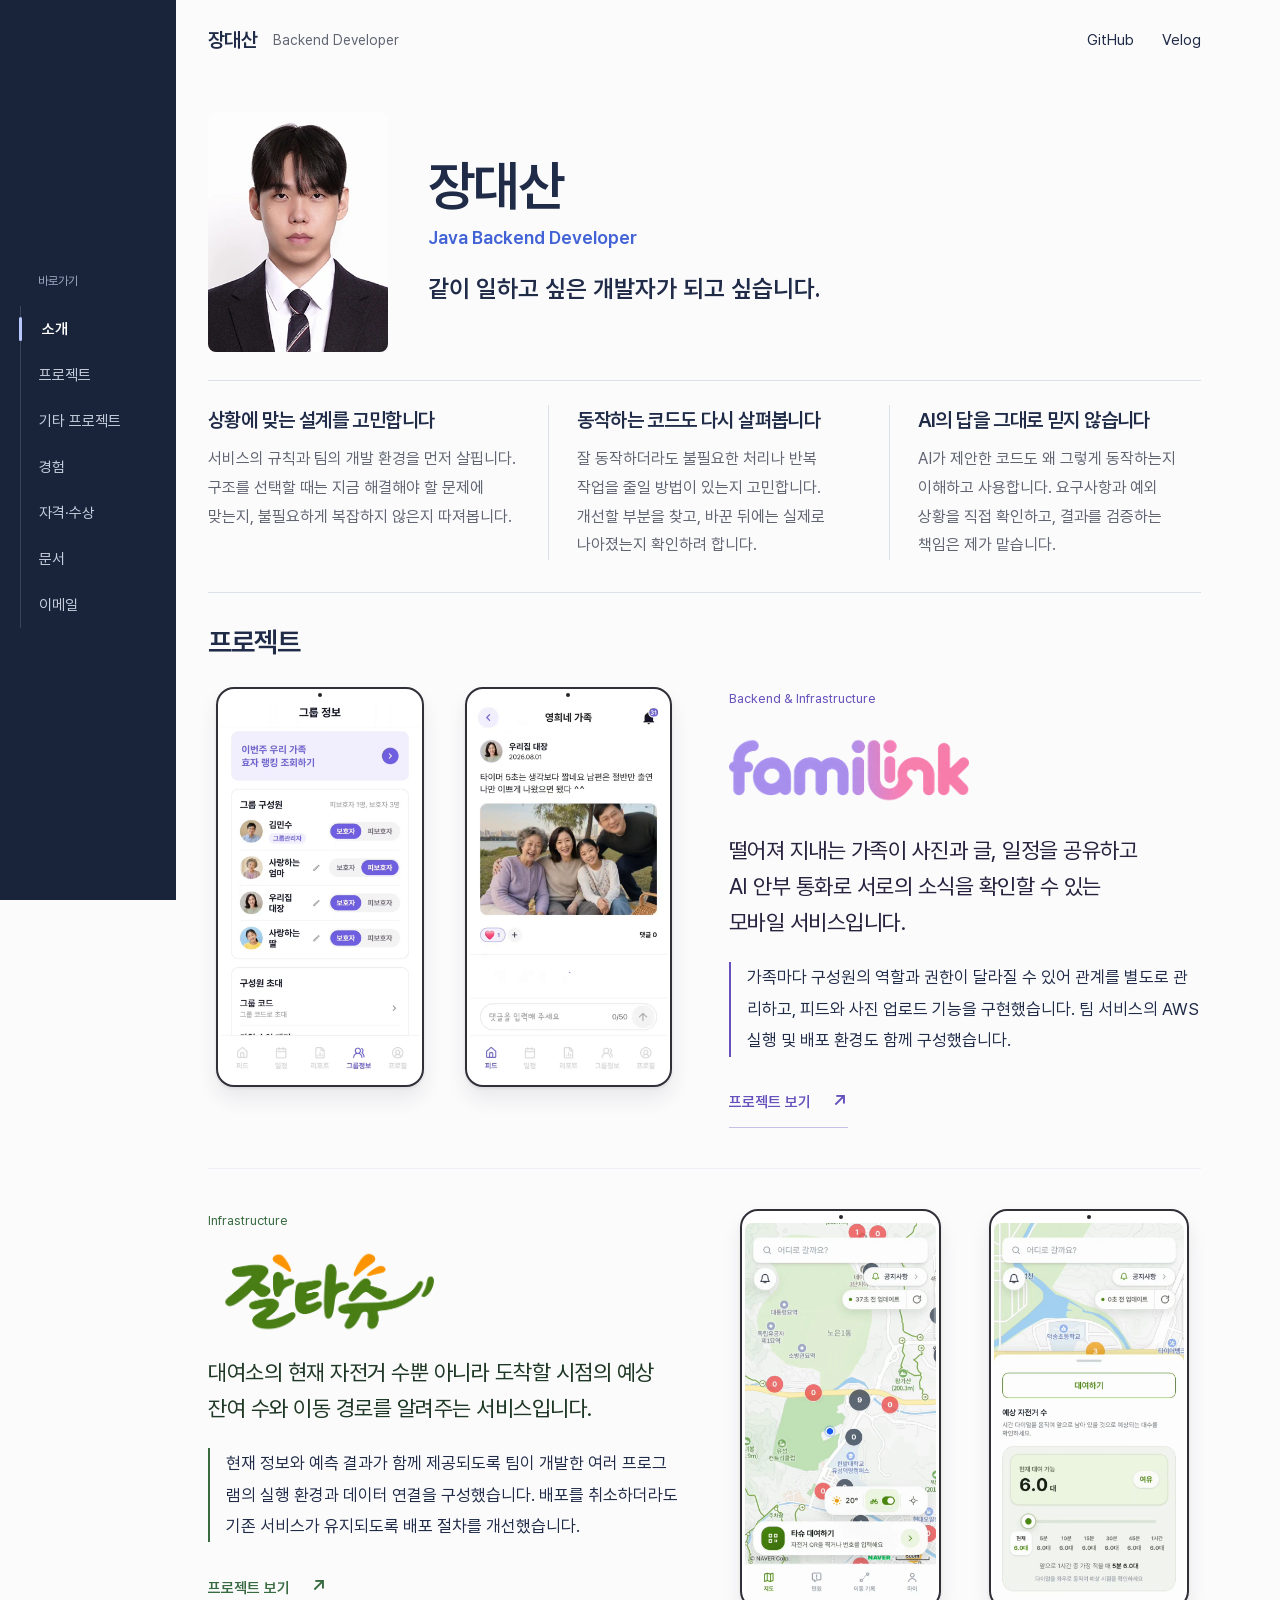
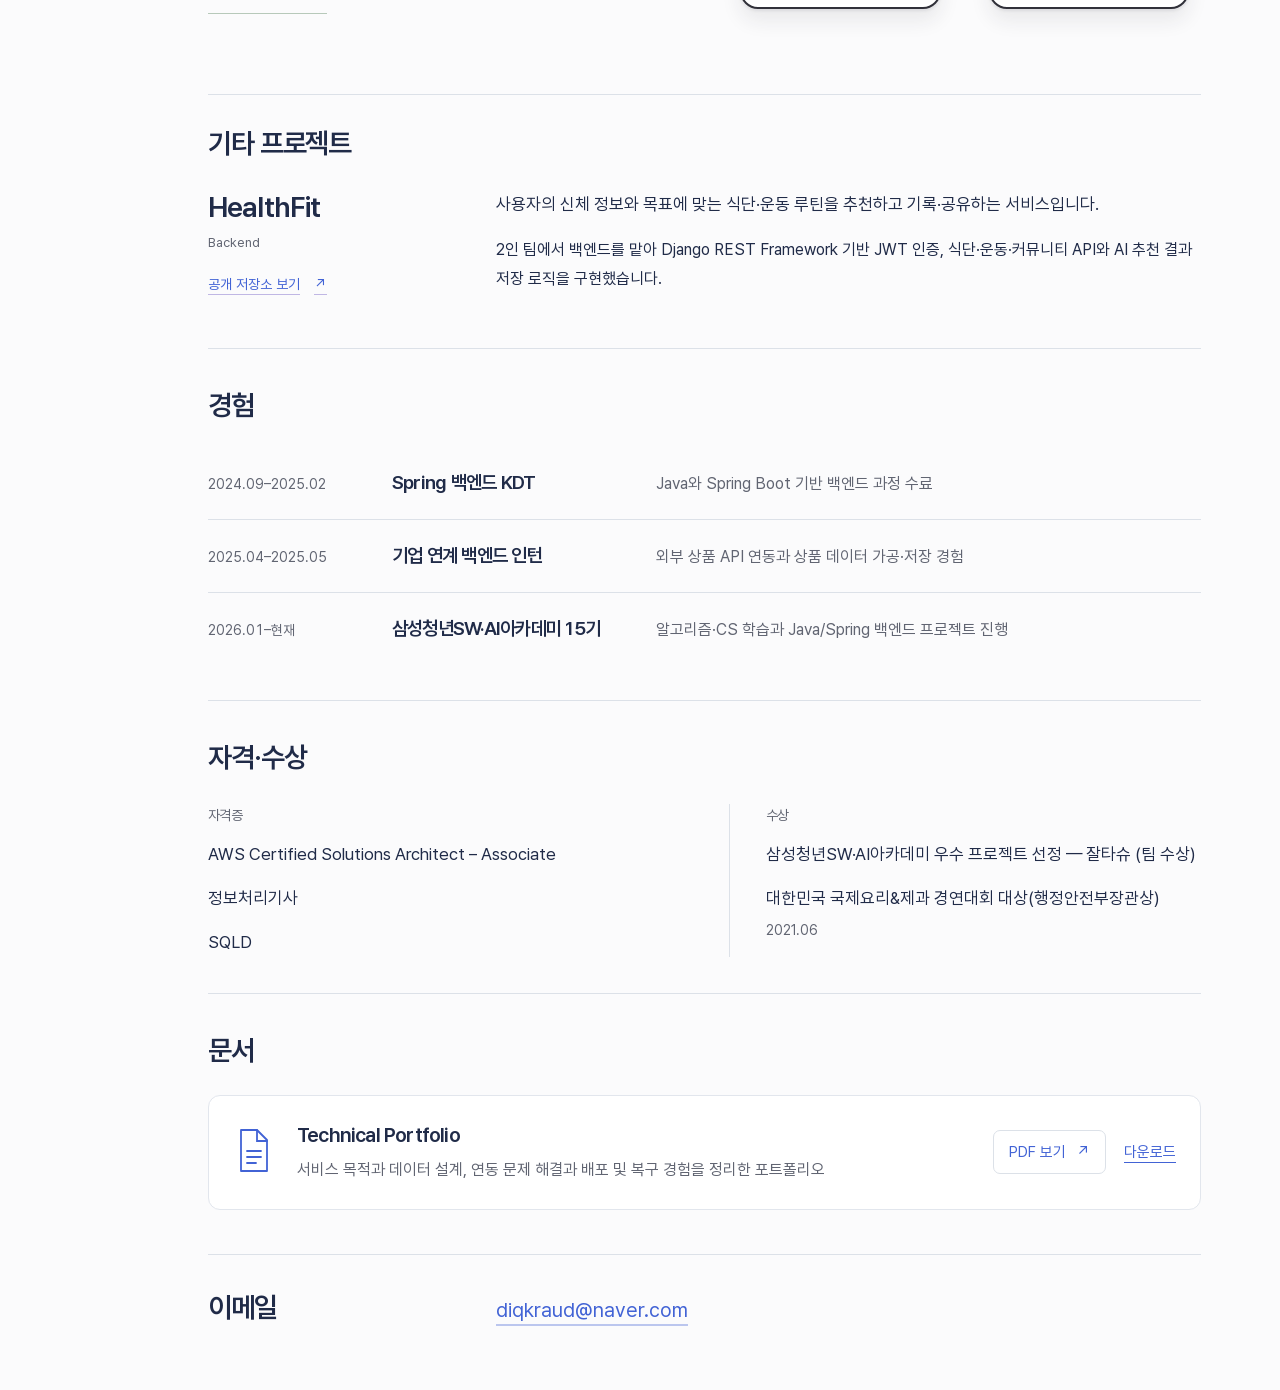
==== commit a0f2e6ed: "Connect portfolio v6 with verified PDF page links" ====
--- a/index.html
+++ b/index.html
@@ -1 +1 @@
-<!DOCTYPE html><html lang="ko"><head><meta charset="UTF-8"><meta name="viewport" content="width=device-width, initial-scale=1"><meta name="description" content="API와 DB 규칙부터 AWS 실행과 배포까지. 장대산의 백엔드 및 인프라 프로젝트 포트폴리오."><meta name="robots" content="noindex,nofollow"><meta name="theme-color" content="#ffffff"><link rel="icon" href="/shell-favicon.svg"><link rel="preload" href="/fonts/Pretendard-Regular.woff2" as="font" type="font/woff2" crossorigin><title>장대산 | Java Backend Developer</title><meta name="astro-view-transitions-enabled" content="true"><meta name="astro-view-transitions-fallback" content="none"><script type="module" src="/_astro/ClientRouter.astro_astro_type_script_index_0_lang.BDCjmQ8c.js"></script><link rel="stylesheet" href="/_astro/PortfolioHeader.DW_E1AIn.css"><link rel="stylesheet" href="/_astro/index.Dx1kRpv-.css"><link rel="stylesheet" href="/_astro/project-logos.CfrNXeBV.css"></head><body><a class="skip-link" href="#main-content">본문 바로가기</a><div class="home-shell shell-with-outline" data-home-shell data-astro-cid-lcdefpme><header class="site-header"><div class="site-identity">장대산<span>Backend Developer</span></div><nav aria-label="외부 링크"><a href="https://github.com/daesan12" target="_blank" rel="noopener noreferrer">GitHub</a><a href="https://velog.io/@diqkraud/posts" target="_blank" rel="noopener noreferrer">Velog</a></nav></header><aside class="scroll-outline" data-scroll-outline><p class="outline-caption" aria-hidden="true">바로가기</p><nav aria-label="홈 페이지 목차"><span class="outline-indicator" data-outline-indicator aria-hidden="true"></span><a href="#home-overview" data-outline-link="home-overview" aria-current="location"><span>소개</span></a><a href="#projects" data-outline-link="projects"><span>프로젝트</span></a><a href="#other-project" data-outline-link="other-project"><span>기타 프로젝트</span></a><a href="#experience" data-outline-link="experience"><span>경험</span></a><a href="#credentials" data-outline-link="credentials"><span>자격·수상</span></a><a href="#documents" data-outline-link="documents"><span>문서</span></a><a href="#contact" data-outline-link="contact"><span>이메일</span></a></nav></aside><script type="module">var e;function t(){e?.(),e=void 0;let t=document.querySelector(`[data-scroll-outline]`);if(!t)return;let n=new AbortController,r=n.signal,i=[...t.querySelectorAll(`[data-outline-link]`)],a=[...document.querySelectorAll(`[data-section-link]`)],o=i.map(e=>document.getElementById(e.dataset.outlineLink)),s=t.querySelector(`nav`),c=t.querySelector(`[data-outline-indicator]`),l=matchMedia(`(prefers-reduced-motion: reduce)`),u=matchMedia(`(min-width:1280px)`),d=document.querySelector(`.site-header`),f=document.querySelector(`.project-progress`),p=document.querySelector(`main`),m=[],h=[],g=0,_=!0,v=-1,y=null,b=160,x=0,S=()=>{g=0,_&&=(m=o.map(e=>e?e.getBoundingClientRect().top+scrollY:1/0),h=i.map(e=>e.offsetTop+(e.offsetHeight-24)/2),b=u.matches?Math.min(200,innerHeight*.24):f?f.offsetHeight+30:(d?.offsetHeight||0)+t.offsetHeight+24,x=document.documentElement.scrollHeight-innerHeight,!1);let e=0;if(m.forEach((t,n)=>{t<=scrollY+b&&(e=n)}),scrollY>0&&scrollY>=x-6&&(e=i.length-1),y!==null&&(e=y),e!==v&&(v=e,i.forEach((t,n)=>{n===e?t.setAttribute(`aria-current`,`location`):t.removeAttribute(`aria-current`)}),a.forEach(t=>{t.dataset.sectionLink===i[e].dataset.outlineLink?t.setAttribute(`aria-current`,`location`):t.removeAttribute(`aria-current`)}),c.style.transform=`translateY(${h[e]||0}px)`,!u.matches&&t.offsetHeight)){let t=i[e];s.scrollTo({left:Math.max(0,t.offsetLeft-(s.clientWidth-t.offsetWidth)/2),behavior:l.matches?`instant`:`smooth`})}},C=()=>{g||=requestAnimationFrame(S)},w=()=>{_=!0,v=-1,C()},T=()=>{y!==null&&(y=null,v=-1,C())},E=e=>{y=e,v=-1,C()};i.forEach((e,t)=>e.addEventListener(`click`,n=>{if(n.ctrlKey||n.metaKey||n.shiftKey||n.altKey||!o[t]||(E(t),n.defaultPrevented))return;n.preventDefault();let r=o[t];r.hasAttribute(`tabindex`)||(r.tabIndex=-1);let i=new URL(location.href);i.hash=e.hash,history.replaceState(history.state,``,i),r.focus({preventScroll:!0}),r.scrollIntoView({block:`start`,behavior:l.matches?`instant`:`smooth`})},{signal:r})),a.forEach(e=>e.addEventListener(`click`,t=>{if(t.ctrlKey||t.metaKey||t.shiftKey||t.altKey)return;let n=i.findIndex(t=>t.dataset.outlineLink===e.dataset.sectionLink);n>=0&&E(n)},{signal:r})),addEventListener(`wheel`,T,{passive:!0,signal:r}),addEventListener(`touchstart`,T,{passive:!0,signal:r}),addEventListener(`pointerdown`,e=>{e.target?.closest(`[data-scroll-outline],[data-section-link]`)||T()},{passive:!0,signal:r}),addEventListener(`keydown`,e=>{e.target?.closest(`input,textarea,select,[role="tablist"],[contenteditable="true"]`)||[`ArrowUp`,`ArrowDown`,`PageUp`,`PageDown`,`Home`,`End`,` `].includes(e.key)&&T()},{signal:r}),addEventListener(`scroll`,C,{passive:!0,signal:r}),addEventListener(`resize`,w,{signal:r}),u.addEventListener(`change`,w,{signal:r}),document.querySelectorAll(`details`).forEach(e=>e.addEventListener(`toggle`,w,{signal:r}));let D=typeof ResizeObserver<`u`?new ResizeObserver(w):void 0;p&&D?.observe(p),document.fonts.ready.then(()=>{r.aborted||w()}),S(),e=()=>{n.abort(),D?.disconnect(),cancelAnimationFrame(g)}}document.addEventListener(`astro:page-load`,t),document.addEventListener(`astro:before-swap`,()=>e?.()),document.readyState!==`loading`&&t();</script><main id="main-content" class="home-main" data-astro-cid-lcdefpme><section class="applicant-intro" id="home-overview" tabindex="-1" aria-labelledby="applicant-name" data-astro-cid-e2hwremr><div class="applicant-identity" data-astro-cid-e2hwremr><img class="applicant-photo" src="/images/profile/jang-daesan-profile.webp" alt="장대산 프로필 사진" width="300" height="400" loading="eager" decoding="async" data-astro-cid-e2hwremr><header class="applicant-nameplate" data-astro-cid-e2hwremr><h1 id="applicant-name" data-astro-cid-e2hwremr>장대산</h1><p class="applicant-role" data-astro-cid-e2hwremr>Java Backend Developer</p><p class="applicant-summary" data-astro-cid-e2hwremr>같이 일하고 싶은 개발자가 되고 싶습니다.</p></header></div><ul class="applicant-strengths" id="about" aria-label="개발할 때 중요하게 생각하는 세 가지" data-astro-cid-e2hwremr><li data-astro-cid-e2hwremr><h2 data-astro-cid-e2hwremr>상황에 맞는 설계를 고민합니다</h2><p data-astro-cid-e2hwremr>서비스의 규칙과 팀의 개발 환경을 먼저 살핍니다. 구조를 선택할 때는 지금 해결해야 할 문제에 맞는지, 불필요하게 복잡하지 않은지 따져봅니다.</p></li><li data-astro-cid-e2hwremr><h2 data-astro-cid-e2hwremr>동작하는 코드도 다시 살펴봅니다</h2><p data-astro-cid-e2hwremr>잘 동작하더라도 불필요한 처리나 반복 작업을 줄일 방법이 있는지 고민합니다. 개선할 부분을 찾고, 바꾼 뒤에는 실제로 나아졌는지 확인하려 합니다.</p></li><li data-astro-cid-e2hwremr><h2 data-astro-cid-e2hwremr>AI의 답을 그대로 믿지 않습니다</h2><p data-astro-cid-e2hwremr>AI가 제안한 코드도 왜 그렇게 동작하는지 이해하고 사용합니다. 요구사항과 예외 상황을 직접 확인하고, 결과를 검증하는 책임은 제가 맡습니다.</p></li></ul></section><section id="projects" class="home-projects" aria-labelledby="projects-title" data-astro-cid-lcdefpme><h2 id="projects-title" data-astro-cid-lcdefpme>프로젝트</h2><article class="home-project theme-familink" data-reveal data-astro-cid-lcdefpme><div class="home-project-art" role="group" aria-label="패밀링크 팀 서비스 시연 화면" data-astro-cid-lcdefpme><div class="project-device" style="--screen-width:720;--screen-height:1390;--capture-height:111.07913669064749%;--capture-top:-4.60431654676259%"><div class="project-device-display"><img class="project-device-capture" src="/images/familink/service/group.webp" width="720" height="1544" alt="패밀링크 그룹 정보 화면. 보호자와 피보호자, 그룹 관리자가 구분되어 있다." loading="eager" fetchpriority="auto"></div></div><div class="project-device" style="--screen-width:720;--screen-height:1390;--capture-height:111.07913669064749%;--capture-top:-4.60431654676259%"><div class="project-device-display"><img class="project-device-capture" src="/images/familink/service/feed.webp" width="720" height="1544" alt="패밀링크 가족 피드 상세 화면. 사진 게시글과 반응, 댓글 입력 영역이 보인다." loading="eager" fetchpriority="auto"></div></div></div><div class="home-project-copy" data-astro-cid-lcdefpme><p data-astro-cid-lcdefpme>Backend &amp; Infrastructure</p><h3 class="home-project-brand" data-astro-cid-lcdefpme><img class="home-brand-image" src="/images/familink/service/logo-hires-20261025.png" width="2172" height="724" alt="패밀링크" loading="lazy" data-astro-cid-lcdefpme></h3><p class="home-service" data-astro-cid-lcdefpme>떨어져 지내는 가족이 사진과 글, 일정을 공유하고 AI 안부 통화로 서로의 소식을 확인할 수 있는 모바일 서비스입니다.</p><div class="home-role" data-astro-cid-lcdefpme>가족마다 구성원의 역할과 권한이 달라질 수 있어 관계를 별도로 관리하고, 피드와 사진 업로드 기능을 구현했습니다. 팀 서비스의 AWS 실행 및 배포 환경도 함께 구성했습니다.</div><a class="primary-link reading-action" href="/projects/familink/" aria-label="패밀링크 프로젝트 보기" data-astro-cid-lcdefpme>프로젝트 보기<span aria-hidden="true" data-astro-cid-lcdefpme>↗</span></a></div></article><article class="home-project theme-jaltashu" data-reveal data-astro-cid-lcdefpme><div class="home-project-art" role="group" aria-label="잘타슈 팀 서비스 시연 화면" data-astro-cid-lcdefpme><div class="project-device" style="--screen-width:648;--screen-height:1296;--capture-height:101.85185185185186%;--capture-top:0%"><div class="project-device-display"><img class="project-device-capture" src="/images/jaltashu/service/station-map.webp" width="648" height="1320" alt="잘타슈 대여소 현재 현황 시연 화면" loading="lazy" fetchpriority="auto"></div></div><div class="project-device" style="--screen-width:648;--screen-height:1296;--capture-height:101.85185185185186%;--capture-top:0%"><div class="project-device-display"><img class="project-device-capture" src="/images/jaltashu/service/station-forecast.webp" width="648" height="1320" alt="잘타슈 도착 시점의 예측 시연 화면" loading="lazy" fetchpriority="auto"></div></div></div><div class="home-project-copy" data-astro-cid-lcdefpme><p data-astro-cid-lcdefpme>Infrastructure</p><h3 class="home-project-brand" data-astro-cid-lcdefpme><img class="home-brand-image home-brand-jaltashu" src="/images/jaltashu/service/logo.png" width="2169" height="725" alt="잘타슈" loading="lazy" data-astro-cid-lcdefpme></h3><p class="home-service" data-astro-cid-lcdefpme>대여소의 현재 자전거 수뿐 아니라 도착할 시점의 예상 잔여 수와 이동 경로를 알려주는 서비스입니다.</p><div class="home-role" data-astro-cid-lcdefpme>현재 정보와 예측 결과가 함께 제공되도록 팀이 개발한 여러 프로그램의 실행 환경과 데이터 연결을 구성했습니다. 배포를 취소하더라도 기존 서비스가 유지되도록 배포 절차를 개선했습니다.</div><a class="primary-link reading-action" href="/projects/jaltashu/" aria-label="잘타슈 프로젝트 보기" data-astro-cid-lcdefpme>프로젝트 보기<span aria-hidden="true" data-astro-cid-lcdefpme>↗</span></a></div></article></section><section class="home-other" id="other-project" aria-labelledby="other-project-title" data-reveal data-astro-cid-jf7vxoux><h2 id="other-project-title" data-astro-cid-jf7vxoux>기타 프로젝트</h2><div class="other-project-content" data-astro-cid-jf7vxoux><div class="other-project-heading" data-astro-cid-jf7vxoux><h3 data-astro-cid-jf7vxoux>HealthFit</h3><p data-astro-cid-jf7vxoux>Backend</p><a href="https://github.com/daesan12/healthfit-backend" target="_blank" rel="noopener noreferrer" data-astro-cid-jf7vxoux>공개 저장소 보기 <span aria-hidden="true" data-astro-cid-jf7vxoux>↗</span></a></div><div class="other-project-copy" data-astro-cid-jf7vxoux><p class="other-service" data-astro-cid-jf7vxoux>사용자의 신체 정보와 목표에 맞는 식단·운동 루틴을 추천하고 기록·공유하는 서비스입니다.</p><p data-astro-cid-jf7vxoux>2인 팀에서 백엔드를 맡아 Django REST Framework 기반 JWT 인증, 식단·운동·커뮤니티 API와 <span class="keep-together" data-astro-cid-jf7vxoux>AI 추천 결과</span> 저장 로직을 구현했습니다.</p></div></div></section><section class="home-experience" id="experience" aria-labelledby="experience-title" data-reveal data-astro-cid-ofrounoq><h2 id="experience-title" data-astro-cid-ofrounoq>경험</h2><ol data-astro-cid-ofrounoq><li data-astro-cid-ofrounoq><p class="experience-period" data-astro-cid-ofrounoq>2024.09–2025.02</p><h3 data-astro-cid-ofrounoq>Spring 백엔드 KDT</h3><p class="experience-description" data-astro-cid-ofrounoq>Java와 Spring Boot 기반 백엔드 과정 수료</p></li><li data-astro-cid-ofrounoq><p class="experience-period" data-astro-cid-ofrounoq>2025.04–2025.05</p><h3 data-astro-cid-ofrounoq>기업 연계 백엔드 인턴</h3><p class="experience-description" data-astro-cid-ofrounoq>외부 상품 API 연동과 상품 데이터 가공·저장 경험</p></li><li data-astro-cid-ofrounoq><p class="experience-period" data-astro-cid-ofrounoq>2026.01–현재</p><h3 data-astro-cid-ofrounoq>삼성청년SW·AI아카데미 15기</h3><p class="experience-description" data-astro-cid-ofrounoq>알고리즘·CS 학습과 Java/Spring 백엔드 프로젝트 진행</p></li></ol></section><section class="home-credentials-section" id="credentials" aria-labelledby="credentials-title" data-reveal data-astro-cid-l2aanegg><h2 id="credentials-title" data-astro-cid-l2aanegg>자격·수상</h2><div class="credential-groups" data-astro-cid-l2aanegg><div class="credential-group" data-astro-cid-l2aanegg><h3 data-astro-cid-l2aanegg>자격증</h3><ul data-astro-cid-l2aanegg><li data-astro-cid-l2aanegg>AWS Certified Solutions Architect – Associate</li><li data-astro-cid-l2aanegg>정보처리기사</li><li data-astro-cid-l2aanegg>SQLD</li></ul></div><div class="credential-group" data-astro-cid-l2aanegg><h3 data-astro-cid-l2aanegg>수상</h3><ul data-astro-cid-l2aanegg><li data-astro-cid-l2aanegg>삼성청년SW·AI아카데미 우수 프로젝트 선정 — 잘타슈 (팀 수상)</li><li class="other-award" data-astro-cid-l2aanegg><span data-astro-cid-l2aanegg>대한민국 국제요리&amp;제과 경연대회 대상(행정안전부장관상)</span><time datetime="2021-06" data-astro-cid-l2aanegg>2021.06</time></li></ul></div></div></section><section class="home-documents-section" id="documents" aria-labelledby="documents-title" data-reveal data-astro-cid-h4icbtyf><h2 id="documents-title" data-astro-cid-h4icbtyf>문서</h2><div class="documents-list" data-astro-cid-h4icbtyf><article data-document="technical-portfolio" data-astro-cid-h4icbtyf><svg class="document-icon" width="40" height="48" viewBox="0 0 40 48" fill="none" aria-hidden="true" focusable="false" data-astro-cid-h4icbtyf><path d="M8 2h16l10 10v31H8z" stroke="currentColor" stroke-width="1.8" stroke-linejoin="round" data-astro-cid-h4icbtyf></path><path d="M24 2v11h10M14 23h14M14 29h14M14 35h9" stroke="currentColor" stroke-width="1.8" stroke-linecap="round" data-astro-cid-h4icbtyf></path></svg><div class="document-copy" data-astro-cid-h4icbtyf><h3 data-astro-cid-h4icbtyf>Technical Portfolio</h3><p data-astro-cid-h4icbtyf>코드, DB 제약, 배포 구조와 검증 근거를 정리한 기술 포트폴리오</p></div><div class="document-actions" data-astro-cid-h4icbtyf><a href="/docs/jang-daesan-technical-portfolio-v21.pdf" target="_blank" rel="noopener noreferrer" aria-label="기술 포트폴리오 PDF 보기 (새 탭)" data-astro-cid-h4icbtyf>PDF 보기 <span aria-hidden="true" data-astro-cid-h4icbtyf>↗</span></a><a href="/docs/jang-daesan-technical-portfolio-v21.pdf" download="jang-daesan-technical-portfolio.pdf" aria-label="기술 포트폴리오 PDF 다운로드" data-astro-cid-h4icbtyf>다운로드</a></div></article></div></section><section class="home-contact" id="contact" aria-labelledby="contact-title" data-astro-cid-mwyskgbz><h2 id="contact-title" data-astro-cid-mwyskgbz>이메일</h2><a class="email-link" href="mailto:diqkraud@naver.com" data-astro-cid-mwyskgbz>diqkraud@naver.com</a></section></main></div><script type="module">var e;function t(){e?.(),e=void 0;let t=document.querySelector(`[data-home-shell]`);if(!t)return;let n=new AbortController,r=0,i=()=>{r=0,t.classList.toggle(`is-scrolled`,scrollY>8)};addEventListener(`scroll`,()=>{r||=requestAnimationFrame(i)},{passive:!0,signal:n.signal}),i(),e=()=>{n.abort(),cancelAnimationFrame(r)}}document.addEventListener(`astro:page-load`,t),document.addEventListener(`astro:before-swap`,()=>e?.()),document.readyState!==`loading`&&t();</script><script type="module" src="/_astro/ProjectReaderLayout.astro_astro_type_script_index_0_lang.D_-cQzaz.js"></script></body></html>+<!DOCTYPE html><html lang="ko"><head><meta charset="UTF-8"><meta name="viewport" content="width=device-width, initial-scale=1"><meta name="description" content="API와 DB 규칙부터 AWS 실행과 배포까지. 장대산의 백엔드 및 인프라 프로젝트 포트폴리오."><meta name="robots" content="noindex,nofollow"><meta name="theme-color" content="#ffffff"><link rel="icon" href="/shell-favicon.svg"><link rel="preload" href="/fonts/Pretendard-Regular.woff2" as="font" type="font/woff2" crossorigin><title>장대산 | Java Backend Developer</title><meta name="astro-view-transitions-enabled" content="true"><meta name="astro-view-transitions-fallback" content="none"><script type="module" src="/_astro/ClientRouter.astro_astro_type_script_index_0_lang.BDCjmQ8c.js"></script><link rel="stylesheet" href="/_astro/PortfolioHeader.DW_E1AIn.css"><link rel="stylesheet" href="/_astro/index.Dx1kRpv-.css"><link rel="stylesheet" href="/_astro/project-logos.CfrNXeBV.css"></head><body><a class="skip-link" href="#main-content">본문 바로가기</a><div class="home-shell shell-with-outline" data-home-shell data-astro-cid-lcdefpme><header class="site-header"><div class="site-identity">장대산<span>Backend Developer</span></div><nav aria-label="외부 링크"><a href="https://github.com/daesan12" target="_blank" rel="noopener noreferrer">GitHub</a><a href="https://velog.io/@diqkraud/posts" target="_blank" rel="noopener noreferrer">Velog</a></nav></header><aside class="scroll-outline" data-scroll-outline><p class="outline-caption" aria-hidden="true">바로가기</p><nav aria-label="홈 페이지 목차"><span class="outline-indicator" data-outline-indicator aria-hidden="true"></span><a href="#home-overview" data-outline-link="home-overview" aria-current="location"><span>소개</span></a><a href="#projects" data-outline-link="projects"><span>프로젝트</span></a><a href="#other-project" data-outline-link="other-project"><span>기타 프로젝트</span></a><a href="#experience" data-outline-link="experience"><span>경험</span></a><a href="#credentials" data-outline-link="credentials"><span>자격·수상</span></a><a href="#documents" data-outline-link="documents"><span>문서</span></a><a href="#contact" data-outline-link="contact"><span>이메일</span></a></nav></aside><script type="module">var e;function t(){e?.(),e=void 0;let t=document.querySelector(`[data-scroll-outline]`);if(!t)return;let n=new AbortController,r=n.signal,i=[...t.querySelectorAll(`[data-outline-link]`)],a=[...document.querySelectorAll(`[data-section-link]`)],o=i.map(e=>document.getElementById(e.dataset.outlineLink)),s=t.querySelector(`nav`),c=t.querySelector(`[data-outline-indicator]`),l=matchMedia(`(prefers-reduced-motion: reduce)`),u=matchMedia(`(min-width:1280px)`),d=document.querySelector(`.site-header`),f=document.querySelector(`.project-progress`),p=document.querySelector(`main`),m=[],h=[],g=0,_=!0,v=-1,y=null,b=160,x=0,S=()=>{g=0,_&&=(m=o.map(e=>e?e.getBoundingClientRect().top+scrollY:1/0),h=i.map(e=>e.offsetTop+(e.offsetHeight-24)/2),b=u.matches?Math.min(200,innerHeight*.24):f?f.offsetHeight+30:(d?.offsetHeight||0)+t.offsetHeight+24,x=document.documentElement.scrollHeight-innerHeight,!1);let e=0;if(m.forEach((t,n)=>{t<=scrollY+b&&(e=n)}),scrollY>0&&scrollY>=x-6&&(e=i.length-1),y!==null&&(e=y),e!==v&&(v=e,i.forEach((t,n)=>{n===e?t.setAttribute(`aria-current`,`location`):t.removeAttribute(`aria-current`)}),a.forEach(t=>{t.dataset.sectionLink===i[e].dataset.outlineLink?t.setAttribute(`aria-current`,`location`):t.removeAttribute(`aria-current`)}),c.style.transform=`translateY(${h[e]||0}px)`,!u.matches&&t.offsetHeight)){let t=i[e];s.scrollTo({left:Math.max(0,t.offsetLeft-(s.clientWidth-t.offsetWidth)/2),behavior:l.matches?`instant`:`smooth`})}},C=()=>{g||=requestAnimationFrame(S)},w=()=>{_=!0,v=-1,C()},T=()=>{y!==null&&(y=null,v=-1,C())},E=e=>{y=e,v=-1,C()};i.forEach((e,t)=>e.addEventListener(`click`,n=>{if(n.ctrlKey||n.metaKey||n.shiftKey||n.altKey||!o[t]||(E(t),n.defaultPrevented))return;n.preventDefault();let r=o[t];r.hasAttribute(`tabindex`)||(r.tabIndex=-1);let i=new URL(location.href);i.hash=e.hash,history.replaceState(history.state,``,i),r.focus({preventScroll:!0}),r.scrollIntoView({block:`start`,behavior:l.matches?`instant`:`smooth`})},{signal:r})),a.forEach(e=>e.addEventListener(`click`,t=>{if(t.ctrlKey||t.metaKey||t.shiftKey||t.altKey)return;let n=i.findIndex(t=>t.dataset.outlineLink===e.dataset.sectionLink);n>=0&&E(n)},{signal:r})),addEventListener(`wheel`,T,{passive:!0,signal:r}),addEventListener(`touchstart`,T,{passive:!0,signal:r}),addEventListener(`pointerdown`,e=>{e.target?.closest(`[data-scroll-outline],[data-section-link]`)||T()},{passive:!0,signal:r}),addEventListener(`keydown`,e=>{e.target?.closest(`input,textarea,select,[role="tablist"],[contenteditable="true"]`)||[`ArrowUp`,`ArrowDown`,`PageUp`,`PageDown`,`Home`,`End`,` `].includes(e.key)&&T()},{signal:r}),addEventListener(`scroll`,C,{passive:!0,signal:r}),addEventListener(`resize`,w,{signal:r}),u.addEventListener(`change`,w,{signal:r}),document.querySelectorAll(`details`).forEach(e=>e.addEventListener(`toggle`,w,{signal:r}));let D=typeof ResizeObserver<`u`?new ResizeObserver(w):void 0;p&&D?.observe(p),document.fonts.ready.then(()=>{r.aborted||w()}),S(),e=()=>{n.abort(),D?.disconnect(),cancelAnimationFrame(g)}}document.addEventListener(`astro:page-load`,t),document.addEventListener(`astro:before-swap`,()=>e?.()),document.readyState!==`loading`&&t();</script><main id="main-content" class="home-main" data-astro-cid-lcdefpme><section class="applicant-intro" id="home-overview" tabindex="-1" aria-labelledby="applicant-name" data-astro-cid-e2hwremr><div class="applicant-identity" data-astro-cid-e2hwremr><img class="applicant-photo" src="/images/profile/jang-daesan-profile.webp" alt="장대산 프로필 사진" width="300" height="400" loading="eager" decoding="async" data-astro-cid-e2hwremr><header class="applicant-nameplate" data-astro-cid-e2hwremr><h1 id="applicant-name" data-astro-cid-e2hwremr>장대산</h1><p class="applicant-role" data-astro-cid-e2hwremr>Java Backend Developer</p><p class="applicant-summary" data-astro-cid-e2hwremr>같이 일하고 싶은 개발자가 되고 싶습니다.</p></header></div><ul class="applicant-strengths" id="about" aria-label="개발할 때 중요하게 생각하는 세 가지" data-astro-cid-e2hwremr><li data-astro-cid-e2hwremr><h2 data-astro-cid-e2hwremr>상황에 맞는 설계를 고민합니다</h2><p data-astro-cid-e2hwremr>서비스의 규칙과 팀의 개발 환경을 먼저 살핍니다. 구조를 선택할 때는 지금 해결해야 할 문제에 맞는지, 불필요하게 복잡하지 않은지 따져봅니다.</p></li><li data-astro-cid-e2hwremr><h2 data-astro-cid-e2hwremr>동작하는 코드도 다시 살펴봅니다</h2><p data-astro-cid-e2hwremr>잘 동작하더라도 불필요한 처리나 반복 작업을 줄일 방법이 있는지 고민합니다. 개선할 부분을 찾고, 바꾼 뒤에는 실제로 나아졌는지 확인하려 합니다.</p></li><li data-astro-cid-e2hwremr><h2 data-astro-cid-e2hwremr>AI의 답을 그대로 믿지 않습니다</h2><p data-astro-cid-e2hwremr>AI가 제안한 코드도 왜 그렇게 동작하는지 이해하고 사용합니다. 요구사항과 예외 상황을 직접 확인하고, 결과를 검증하는 책임은 제가 맡습니다.</p></li></ul></section><section id="projects" class="home-projects" aria-labelledby="projects-title" data-astro-cid-lcdefpme><h2 id="projects-title" data-astro-cid-lcdefpme>프로젝트</h2><article class="home-project theme-familink" data-reveal data-astro-cid-lcdefpme><div class="home-project-art" role="group" aria-label="패밀링크 팀 서비스 시연 화면" data-astro-cid-lcdefpme><div class="project-device" style="--screen-width:720;--screen-height:1390;--capture-height:111.07913669064749%;--capture-top:-4.60431654676259%"><div class="project-device-display"><img class="project-device-capture" src="/images/familink/service/group.webp" width="720" height="1544" alt="패밀링크 그룹 정보 화면. 보호자와 피보호자, 그룹 관리자가 구분되어 있다." loading="eager" fetchpriority="auto"></div></div><div class="project-device" style="--screen-width:720;--screen-height:1390;--capture-height:111.07913669064749%;--capture-top:-4.60431654676259%"><div class="project-device-display"><img class="project-device-capture" src="/images/familink/service/feed.webp" width="720" height="1544" alt="패밀링크 가족 피드 상세 화면. 사진 게시글과 반응, 댓글 입력 영역이 보인다." loading="eager" fetchpriority="auto"></div></div></div><div class="home-project-copy" data-astro-cid-lcdefpme><p data-astro-cid-lcdefpme>Backend &amp; Infrastructure</p><h3 class="home-project-brand" data-astro-cid-lcdefpme><img class="home-brand-image" src="/images/familink/service/logo-hires-20261025.png" width="2172" height="724" alt="패밀링크" loading="lazy" data-astro-cid-lcdefpme></h3><p class="home-service" data-astro-cid-lcdefpme>떨어져 지내는 가족이 사진과 글, 일정을 공유하고 AI 안부 통화로 서로의 소식을 확인할 수 있는 모바일 서비스입니다.</p><div class="home-role" data-astro-cid-lcdefpme>가족마다 구성원의 역할과 권한이 달라질 수 있어 관계를 별도로 관리하고, 피드와 사진 업로드 기능을 구현했습니다. 팀 서비스의 AWS 실행 및 배포 환경도 함께 구성했습니다.</div><a class="primary-link reading-action" href="/projects/familink/" aria-label="패밀링크 프로젝트 보기" data-astro-cid-lcdefpme>프로젝트 보기<span aria-hidden="true" data-astro-cid-lcdefpme>↗</span></a></div></article><article class="home-project theme-jaltashu" data-reveal data-astro-cid-lcdefpme><div class="home-project-art" role="group" aria-label="잘타슈 팀 서비스 시연 화면" data-astro-cid-lcdefpme><div class="project-device" style="--screen-width:648;--screen-height:1296;--capture-height:101.85185185185186%;--capture-top:0%"><div class="project-device-display"><img class="project-device-capture" src="/images/jaltashu/service/station-map.webp" width="648" height="1320" alt="잘타슈 대여소 현재 현황 시연 화면" loading="lazy" fetchpriority="auto"></div></div><div class="project-device" style="--screen-width:648;--screen-height:1296;--capture-height:101.85185185185186%;--capture-top:0%"><div class="project-device-display"><img class="project-device-capture" src="/images/jaltashu/service/station-forecast.webp" width="648" height="1320" alt="잘타슈 도착 시점의 예측 시연 화면" loading="lazy" fetchpriority="auto"></div></div></div><div class="home-project-copy" data-astro-cid-lcdefpme><p data-astro-cid-lcdefpme>Infrastructure</p><h3 class="home-project-brand" data-astro-cid-lcdefpme><img class="home-brand-image home-brand-jaltashu" src="/images/jaltashu/service/logo.png" width="2169" height="725" alt="잘타슈" loading="lazy" data-astro-cid-lcdefpme></h3><p class="home-service" data-astro-cid-lcdefpme>대여소의 현재 자전거 수뿐 아니라 도착할 시점의 예상 잔여 수와 이동 경로를 알려주는 서비스입니다.</p><div class="home-role" data-astro-cid-lcdefpme>현재 정보와 예측 결과가 함께 제공되도록 팀이 개발한 여러 프로그램의 실행 환경과 데이터 연결을 구성했습니다. 배포를 취소하더라도 기존 서비스가 유지되도록 배포 절차를 개선했습니다.</div><a class="primary-link reading-action" href="/projects/jaltashu/" aria-label="잘타슈 프로젝트 보기" data-astro-cid-lcdefpme>프로젝트 보기<span aria-hidden="true" data-astro-cid-lcdefpme>↗</span></a></div></article></section><section class="home-other" id="other-project" aria-labelledby="other-project-title" data-reveal data-astro-cid-jf7vxoux><h2 id="other-project-title" data-astro-cid-jf7vxoux>기타 프로젝트</h2><div class="other-project-content" data-astro-cid-jf7vxoux><div class="other-project-heading" data-astro-cid-jf7vxoux><h3 data-astro-cid-jf7vxoux>HealthFit</h3><p data-astro-cid-jf7vxoux>Backend</p><a href="https://github.com/daesan12/healthfit-backend" target="_blank" rel="noopener noreferrer" data-astro-cid-jf7vxoux>공개 저장소 보기 <span aria-hidden="true" data-astro-cid-jf7vxoux>↗</span></a></div><div class="other-project-copy" data-astro-cid-jf7vxoux><p class="other-service" data-astro-cid-jf7vxoux>사용자의 신체 정보와 목표에 맞는 식단·운동 루틴을 추천하고 기록·공유하는 서비스입니다.</p><p data-astro-cid-jf7vxoux>2인 팀에서 백엔드를 맡아 Django REST Framework 기반 JWT 인증, 식단·운동·커뮤니티 API와 <span class="keep-together" data-astro-cid-jf7vxoux>AI 추천 결과</span> 저장 로직을 구현했습니다.</p></div></div></section><section class="home-experience" id="experience" aria-labelledby="experience-title" data-reveal data-astro-cid-ofrounoq><h2 id="experience-title" data-astro-cid-ofrounoq>경험</h2><ol data-astro-cid-ofrounoq><li data-astro-cid-ofrounoq><p class="experience-period" data-astro-cid-ofrounoq>2024.09–2025.02</p><h3 data-astro-cid-ofrounoq>Spring 백엔드 KDT</h3><p class="experience-description" data-astro-cid-ofrounoq>Java와 Spring Boot 기반 백엔드 과정 수료</p></li><li data-astro-cid-ofrounoq><p class="experience-period" data-astro-cid-ofrounoq>2025.04–2025.05</p><h3 data-astro-cid-ofrounoq>기업 연계 백엔드 인턴</h3><p class="experience-description" data-astro-cid-ofrounoq>외부 상품 API 연동과 상품 데이터 가공·저장 경험</p></li><li data-astro-cid-ofrounoq><p class="experience-period" data-astro-cid-ofrounoq>2026.01–현재</p><h3 data-astro-cid-ofrounoq>삼성청년SW·AI아카데미 15기</h3><p class="experience-description" data-astro-cid-ofrounoq>알고리즘·CS 학습과 Java/Spring 백엔드 프로젝트 진행</p></li></ol></section><section class="home-credentials-section" id="credentials" aria-labelledby="credentials-title" data-reveal data-astro-cid-l2aanegg><h2 id="credentials-title" data-astro-cid-l2aanegg>자격·수상</h2><div class="credential-groups" data-astro-cid-l2aanegg><div class="credential-group" data-astro-cid-l2aanegg><h3 data-astro-cid-l2aanegg>자격증</h3><ul data-astro-cid-l2aanegg><li data-astro-cid-l2aanegg>AWS Certified Solutions Architect – Associate</li><li data-astro-cid-l2aanegg>정보처리기사</li><li data-astro-cid-l2aanegg>SQLD</li></ul></div><div class="credential-group" data-astro-cid-l2aanegg><h3 data-astro-cid-l2aanegg>수상</h3><ul data-astro-cid-l2aanegg><li data-astro-cid-l2aanegg>삼성청년SW·AI아카데미 우수 프로젝트 선정 — 잘타슈 (팀 수상)</li><li class="other-award" data-astro-cid-l2aanegg><span data-astro-cid-l2aanegg>대한민국 국제요리&amp;제과 경연대회 대상(행정안전부장관상)</span><time datetime="2021-06" data-astro-cid-l2aanegg>2021.06</time></li></ul></div></div></section><section class="home-documents-section" id="documents" aria-labelledby="documents-title" data-reveal data-astro-cid-h4icbtyf><h2 id="documents-title" data-astro-cid-h4icbtyf>문서</h2><div class="documents-list" data-astro-cid-h4icbtyf><article data-document="technical-portfolio" data-astro-cid-h4icbtyf><svg class="document-icon" width="40" height="48" viewBox="0 0 40 48" fill="none" aria-hidden="true" focusable="false" data-astro-cid-h4icbtyf><path d="M8 2h16l10 10v31H8z" stroke="currentColor" stroke-width="1.8" stroke-linejoin="round" data-astro-cid-h4icbtyf></path><path d="M24 2v11h10M14 23h14M14 29h14M14 35h9" stroke="currentColor" stroke-width="1.8" stroke-linecap="round" data-astro-cid-h4icbtyf></path></svg><div class="document-copy" data-astro-cid-h4icbtyf><h3 data-astro-cid-h4icbtyf>Technical Portfolio</h3><p data-astro-cid-h4icbtyf>서비스 목적과 데이터 설계, 연동 문제 해결과 배포 및 복구 경험을 정리한 포트폴리오</p></div><div class="document-actions" data-astro-cid-h4icbtyf><a href="/docs/jang-daesan-backend-portfolio-v6.pdf" target="_blank" rel="noopener noreferrer" aria-label="기술 포트폴리오 PDF 보기 (새 탭)" data-astro-cid-h4icbtyf>PDF 보기 <span aria-hidden="true" data-astro-cid-h4icbtyf>↗</span></a><a href="/docs/jang-daesan-backend-portfolio-v6.pdf" download="jang-daesan-technical-portfolio.pdf" aria-label="기술 포트폴리오 PDF 다운로드" data-astro-cid-h4icbtyf>다운로드</a></div></article></div></section><section class="home-contact" id="contact" aria-labelledby="contact-title" data-astro-cid-mwyskgbz><h2 id="contact-title" data-astro-cid-mwyskgbz>이메일</h2><a class="email-link" href="mailto:diqkraud@naver.com" data-astro-cid-mwyskgbz>diqkraud@naver.com</a></section></main></div><script type="module">var e;function t(){e?.(),e=void 0;let t=document.querySelector(`[data-home-shell]`);if(!t)return;let n=new AbortController,r=0,i=()=>{r=0,t.classList.toggle(`is-scrolled`,scrollY>8)};addEventListener(`scroll`,()=>{r||=requestAnimationFrame(i)},{passive:!0,signal:n.signal}),i(),e=()=>{n.abort(),cancelAnimationFrame(r)}}document.addEventListener(`astro:page-load`,t),document.addEventListener(`astro:before-swap`,()=>e?.()),document.readyState!==`loading`&&t();</script><script type="module" src="/_astro/ProjectReaderLayout.astro_astro_type_script_index_0_lang.D_-cQzaz.js"></script></body></html>
